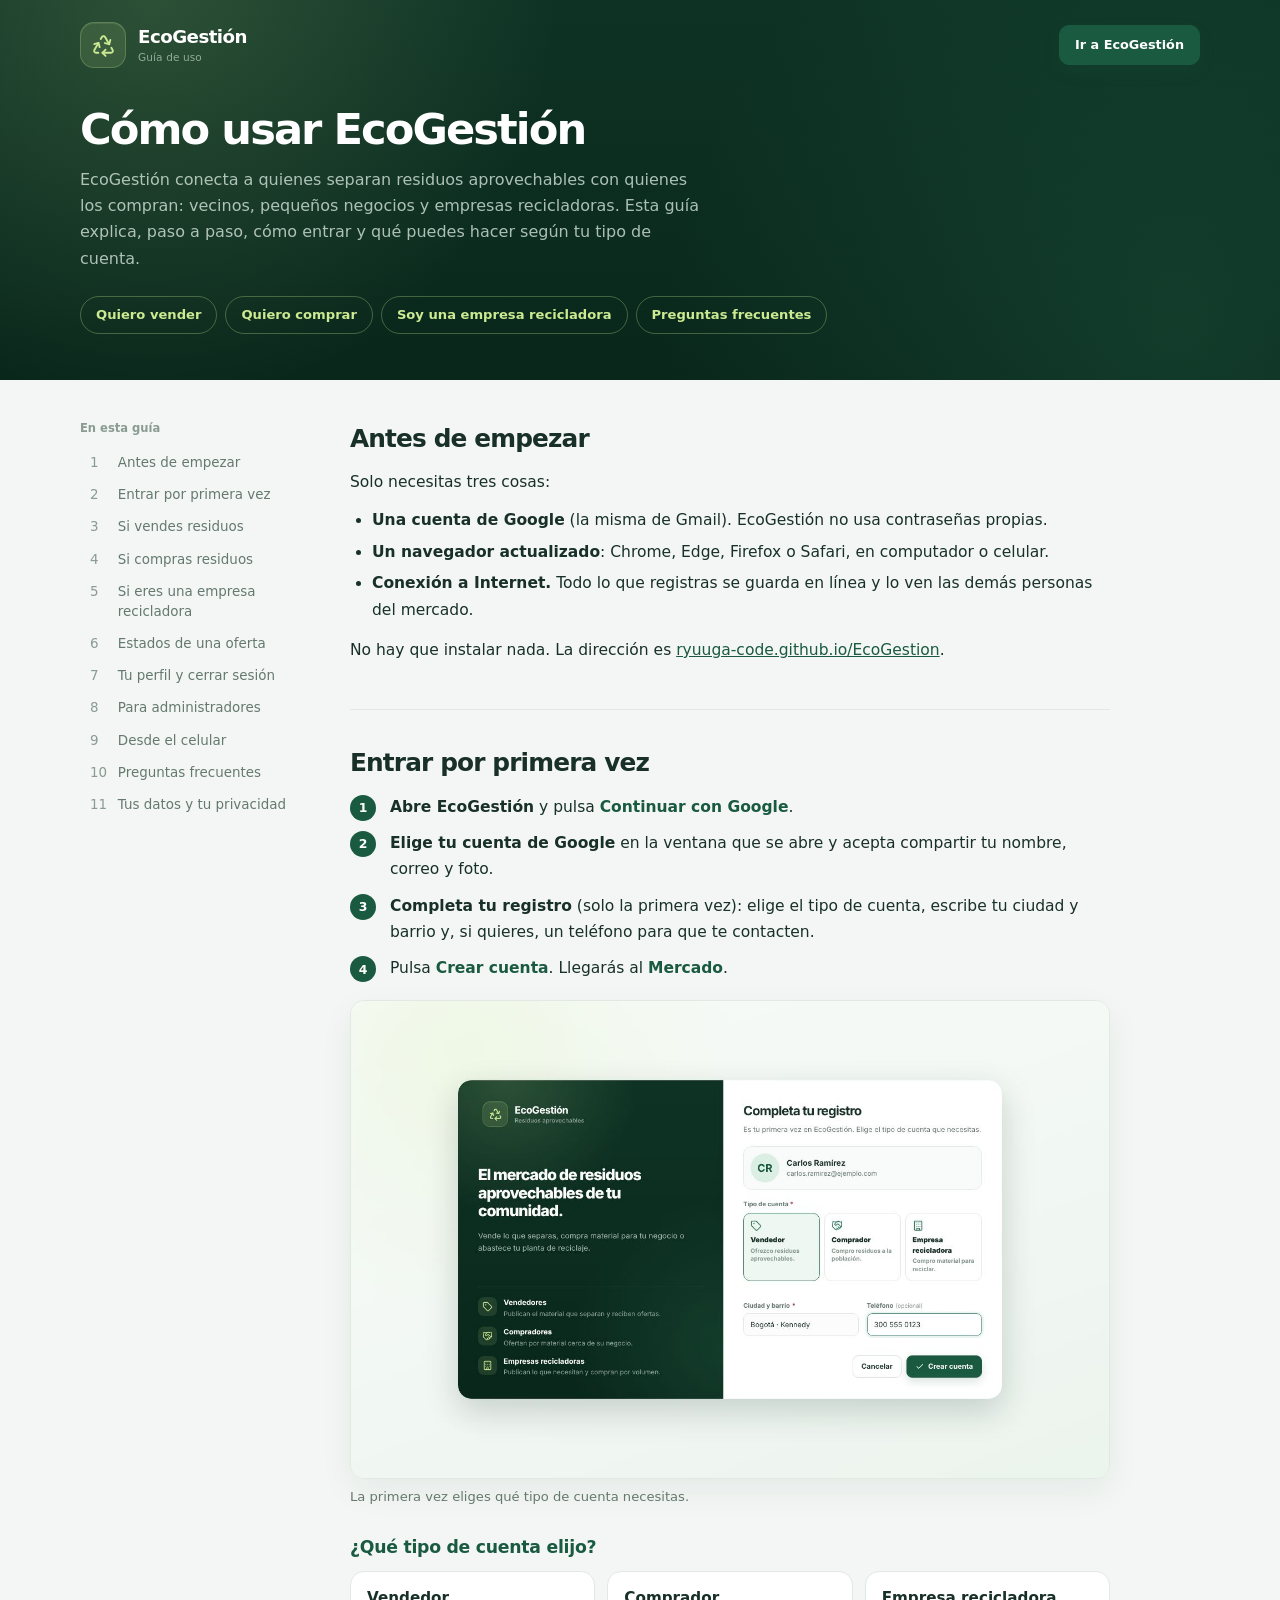
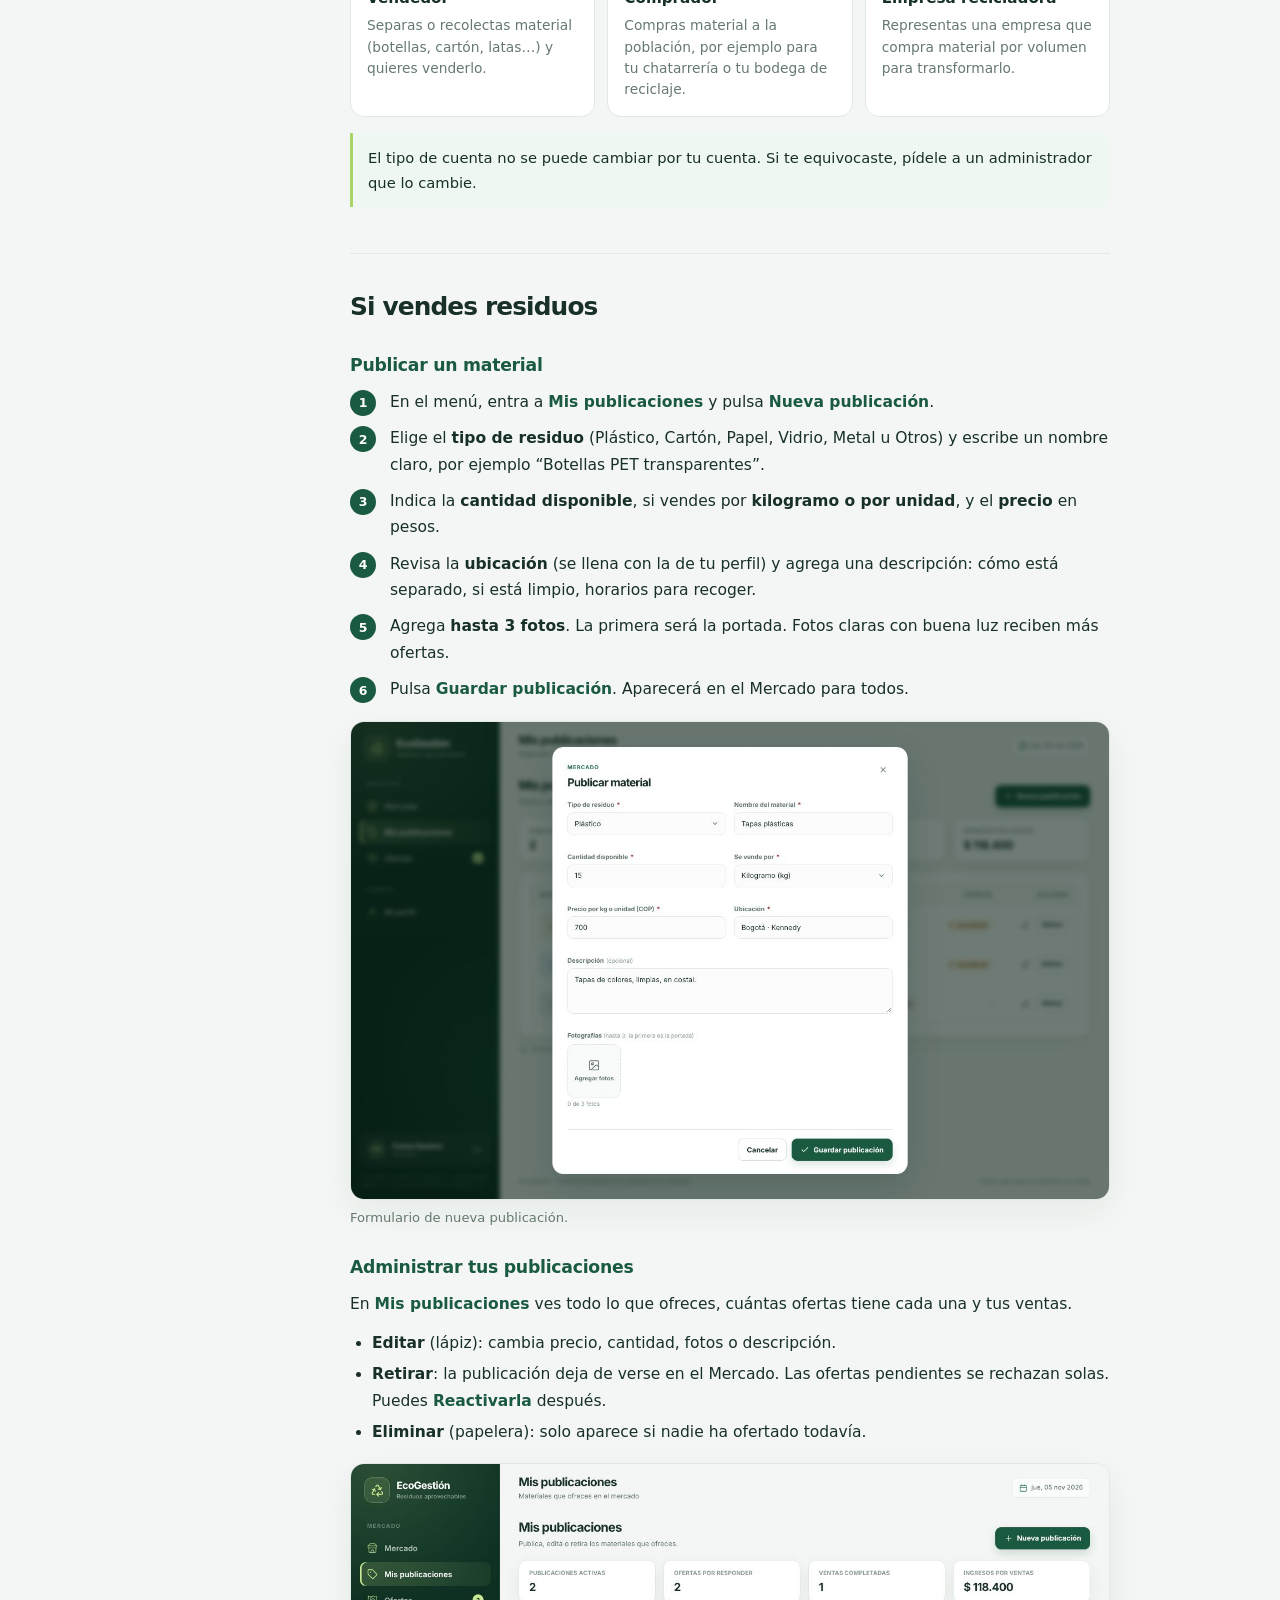
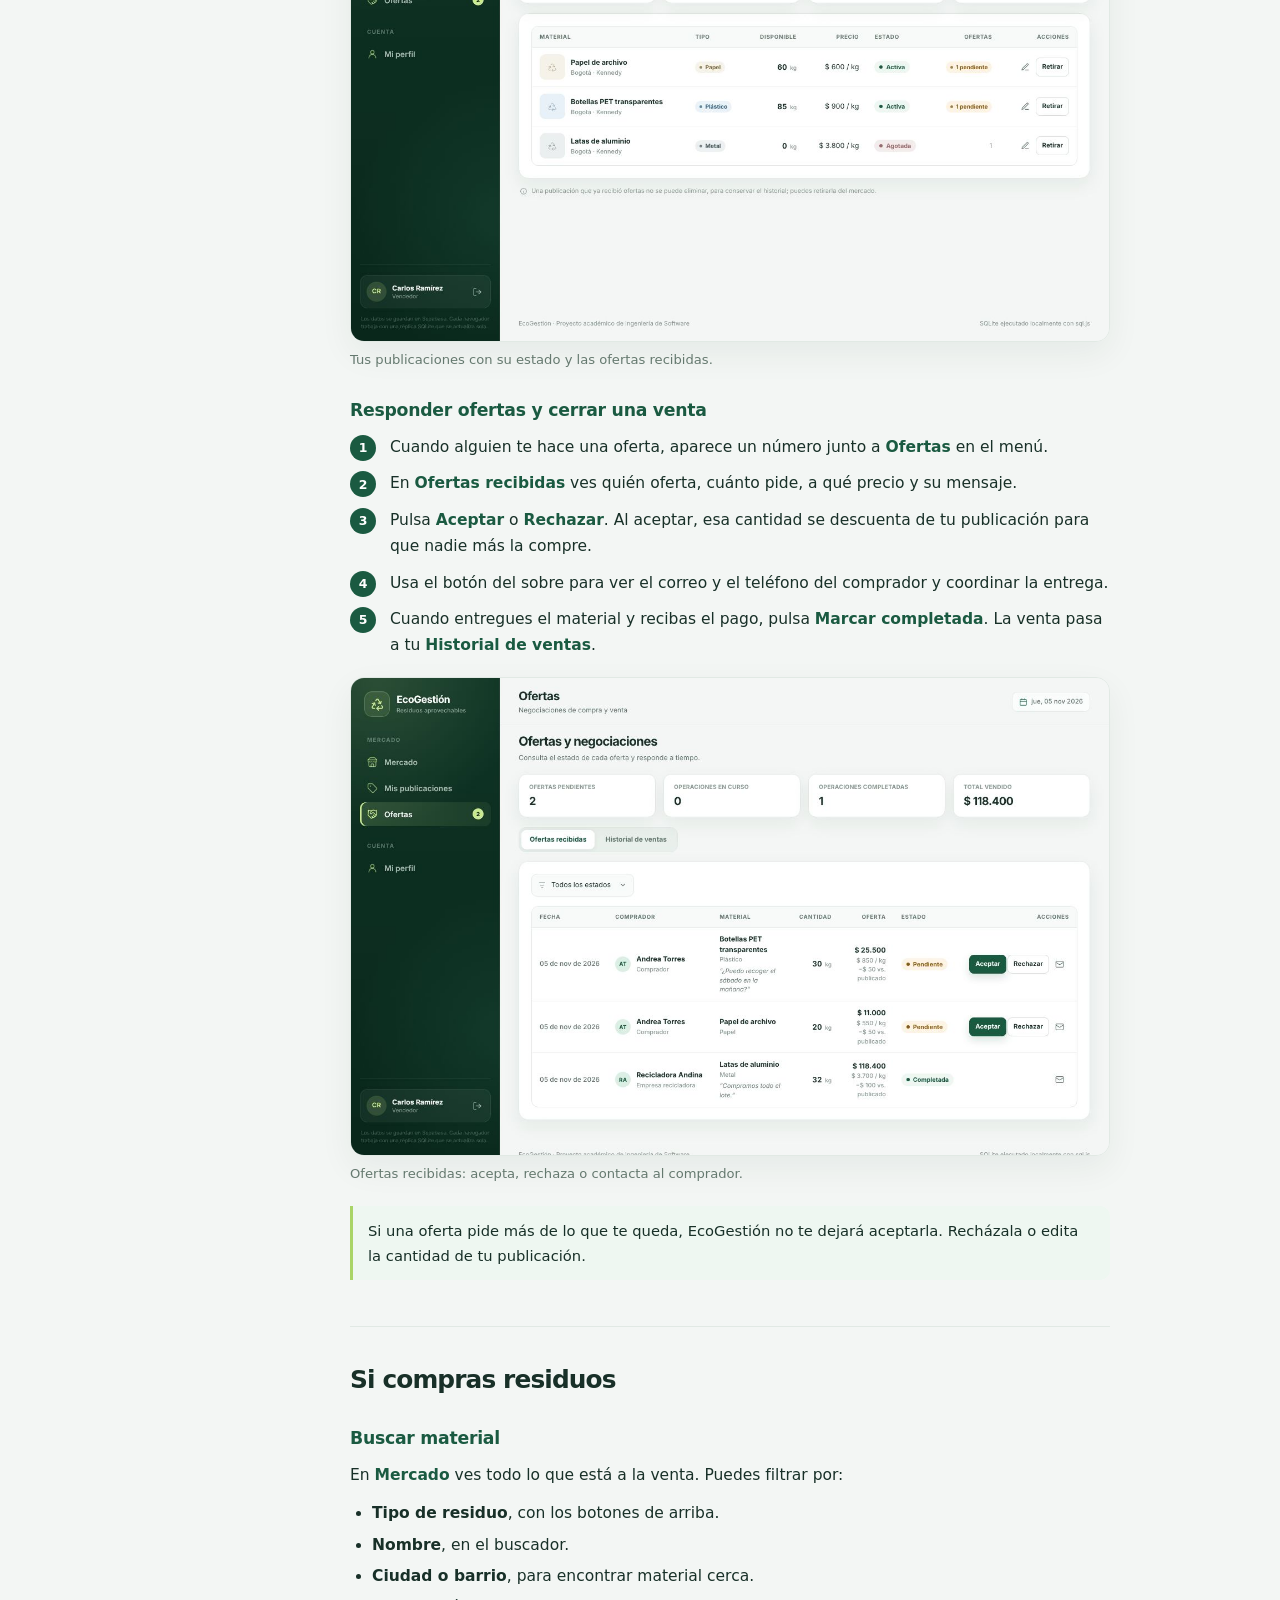
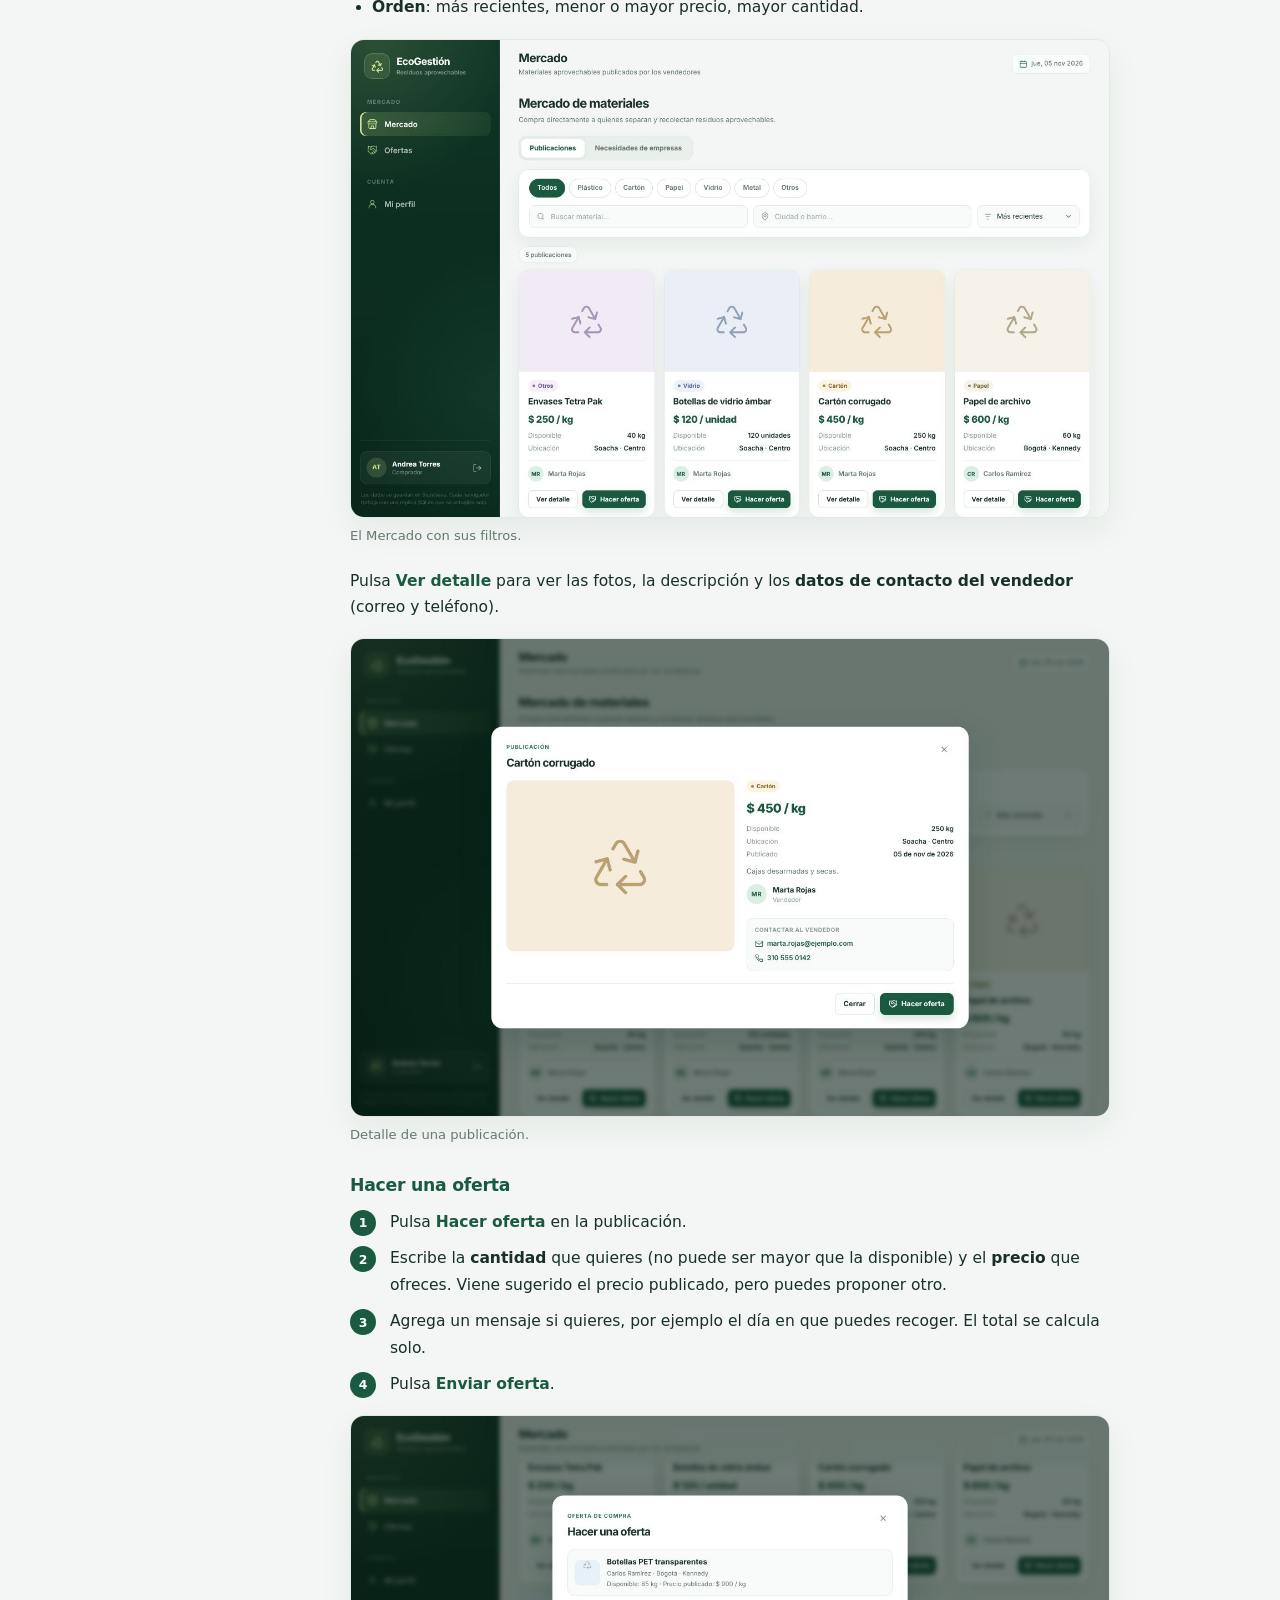
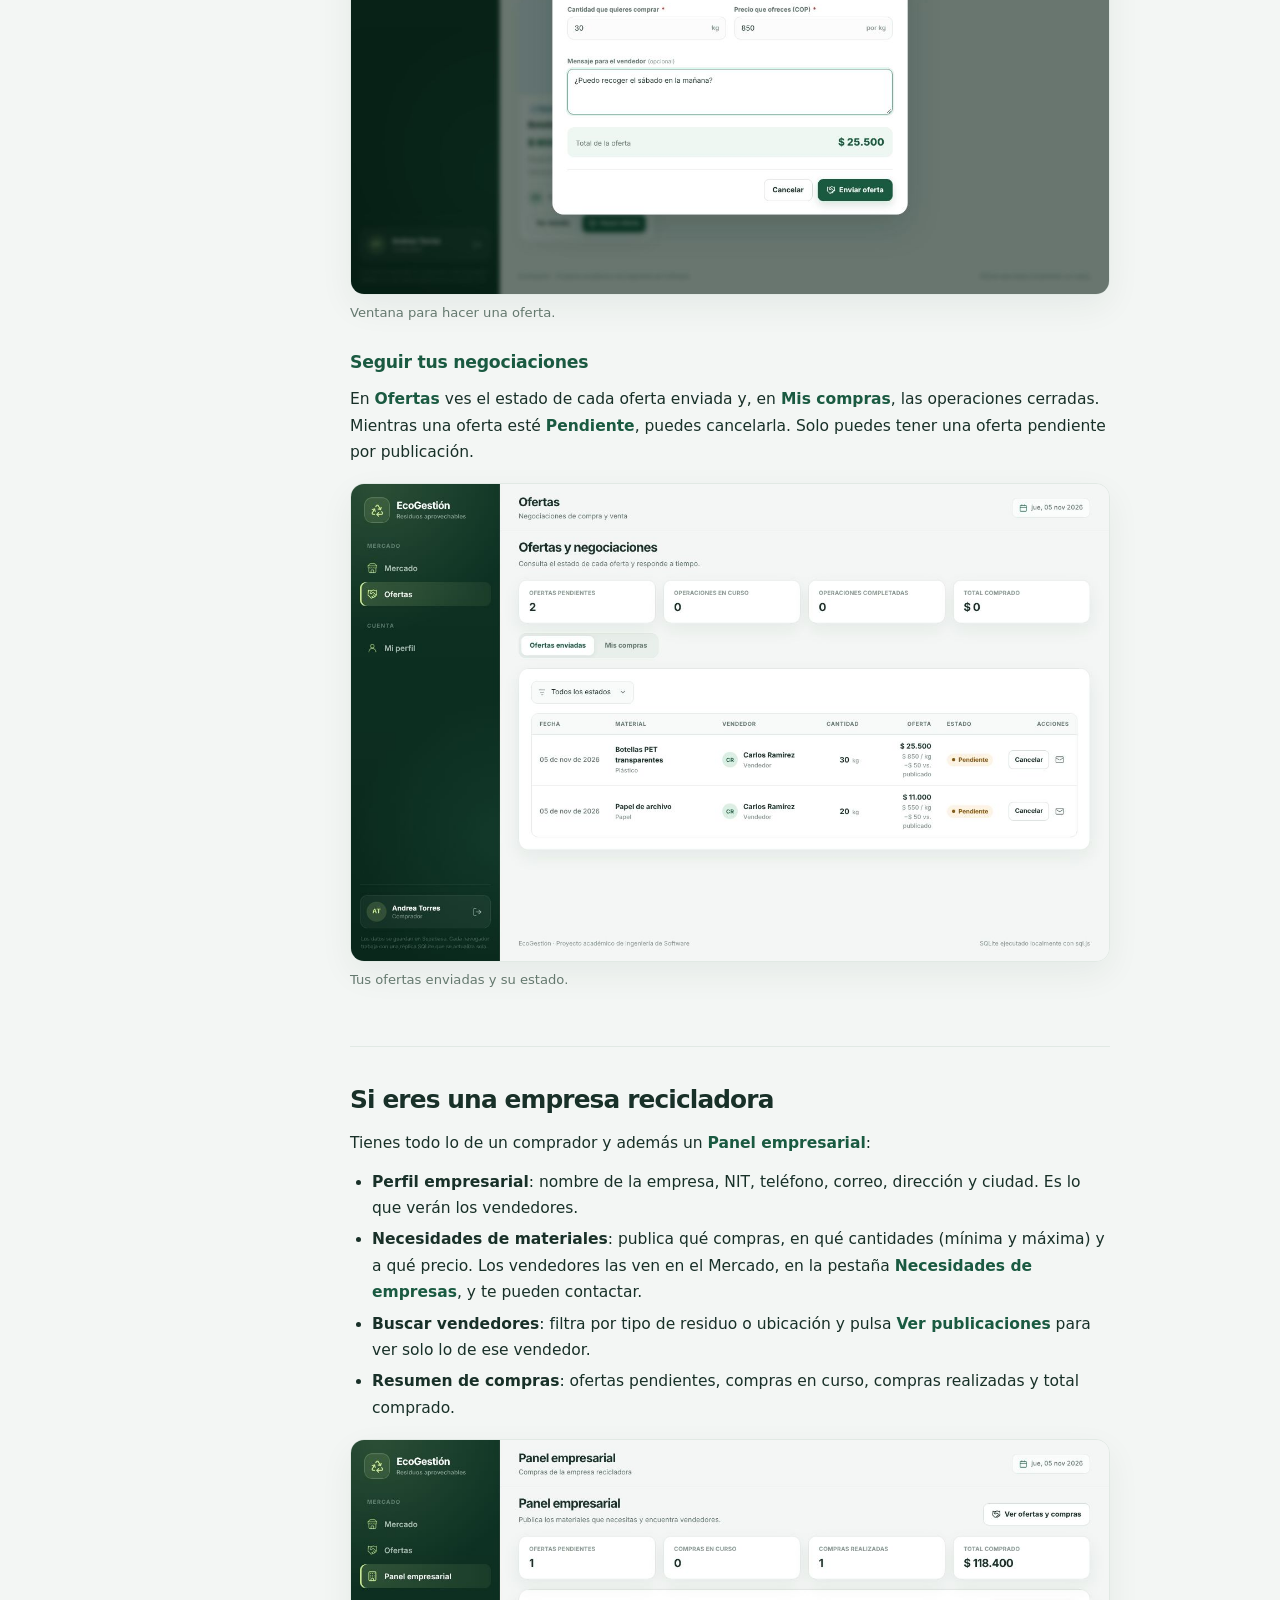
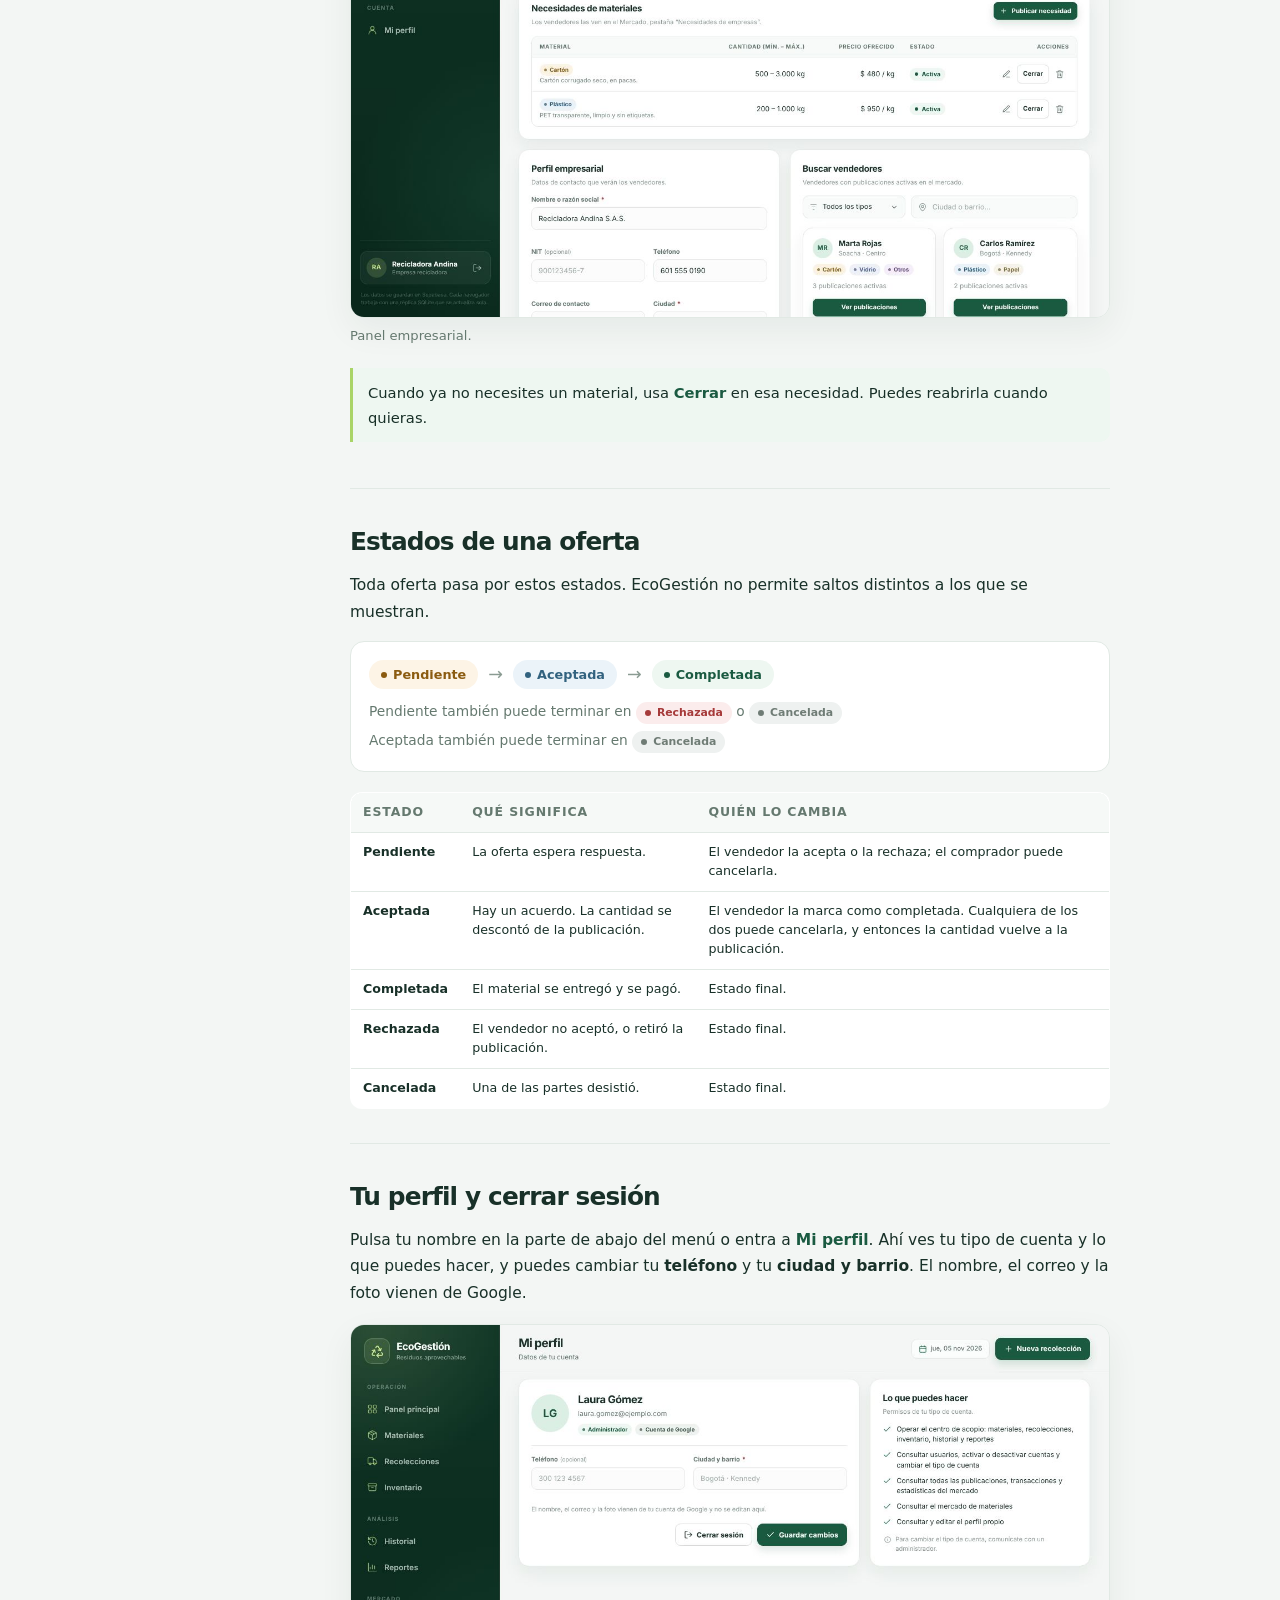
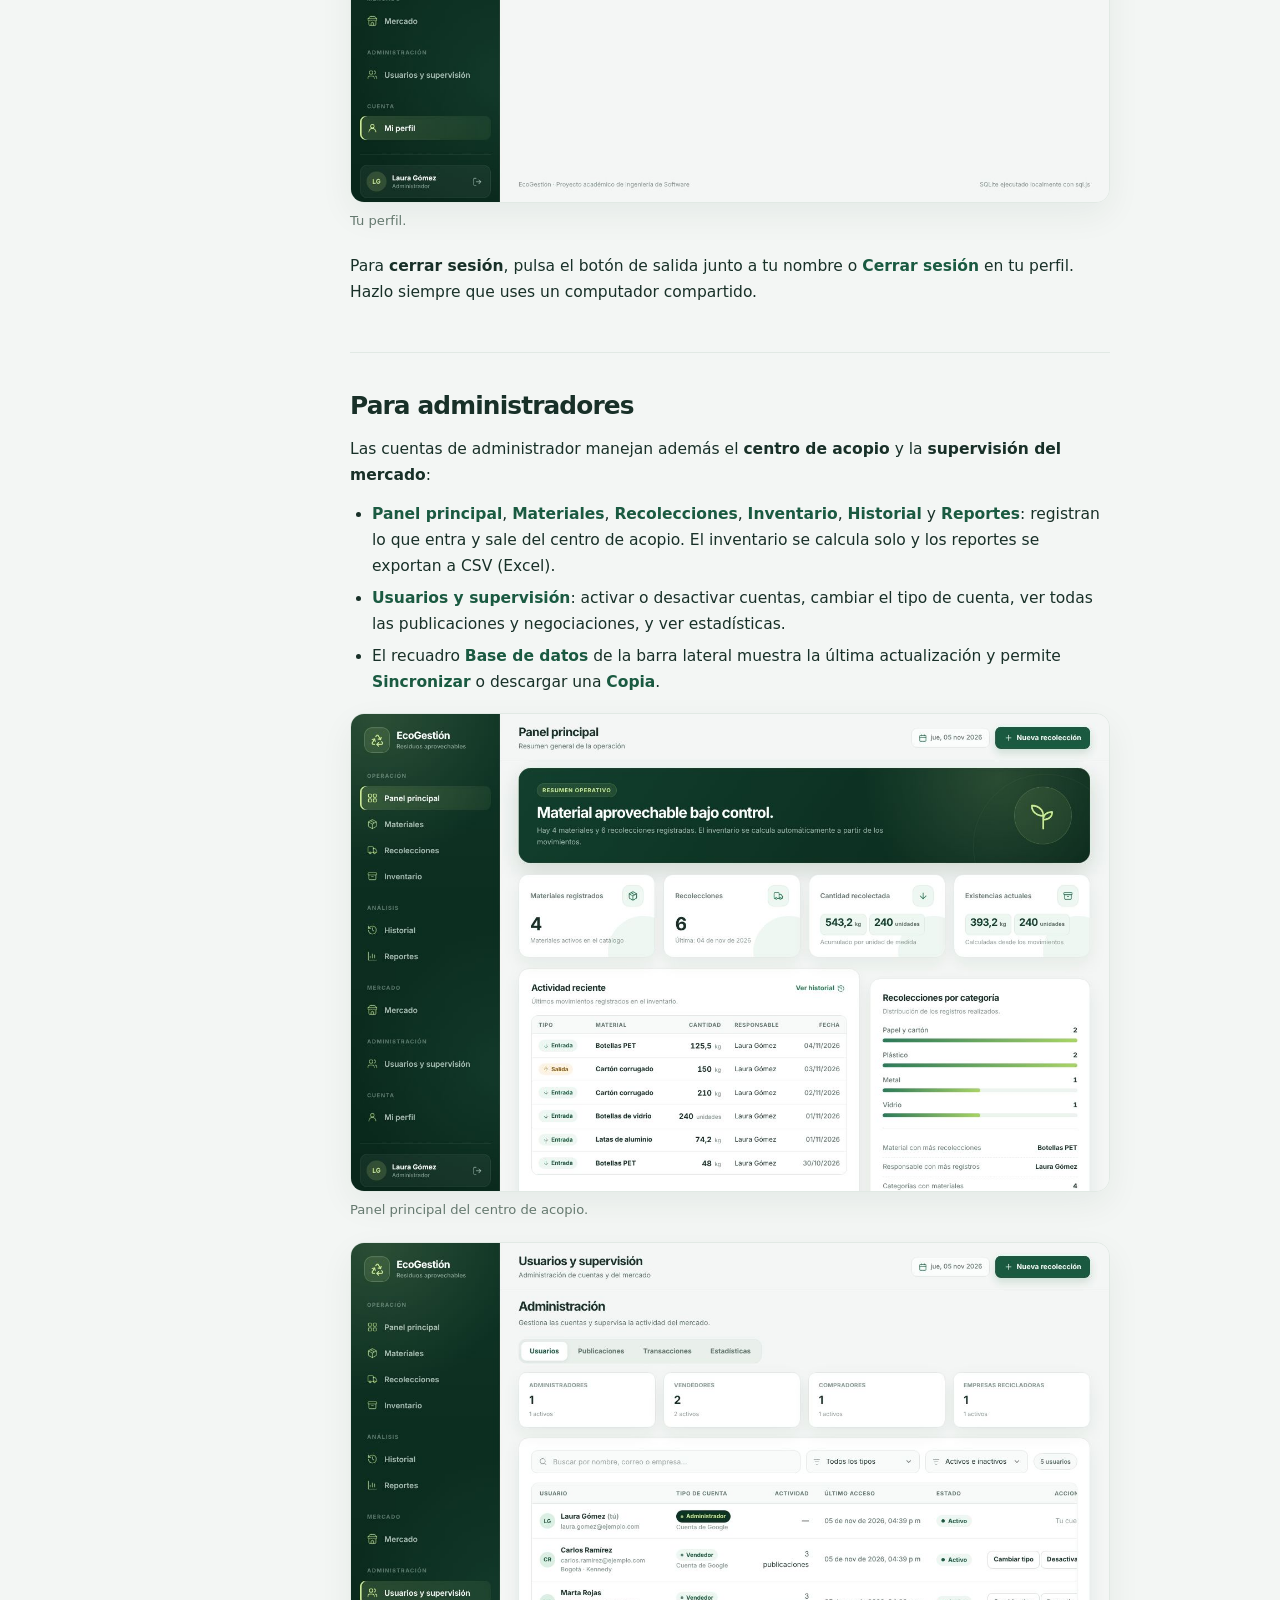
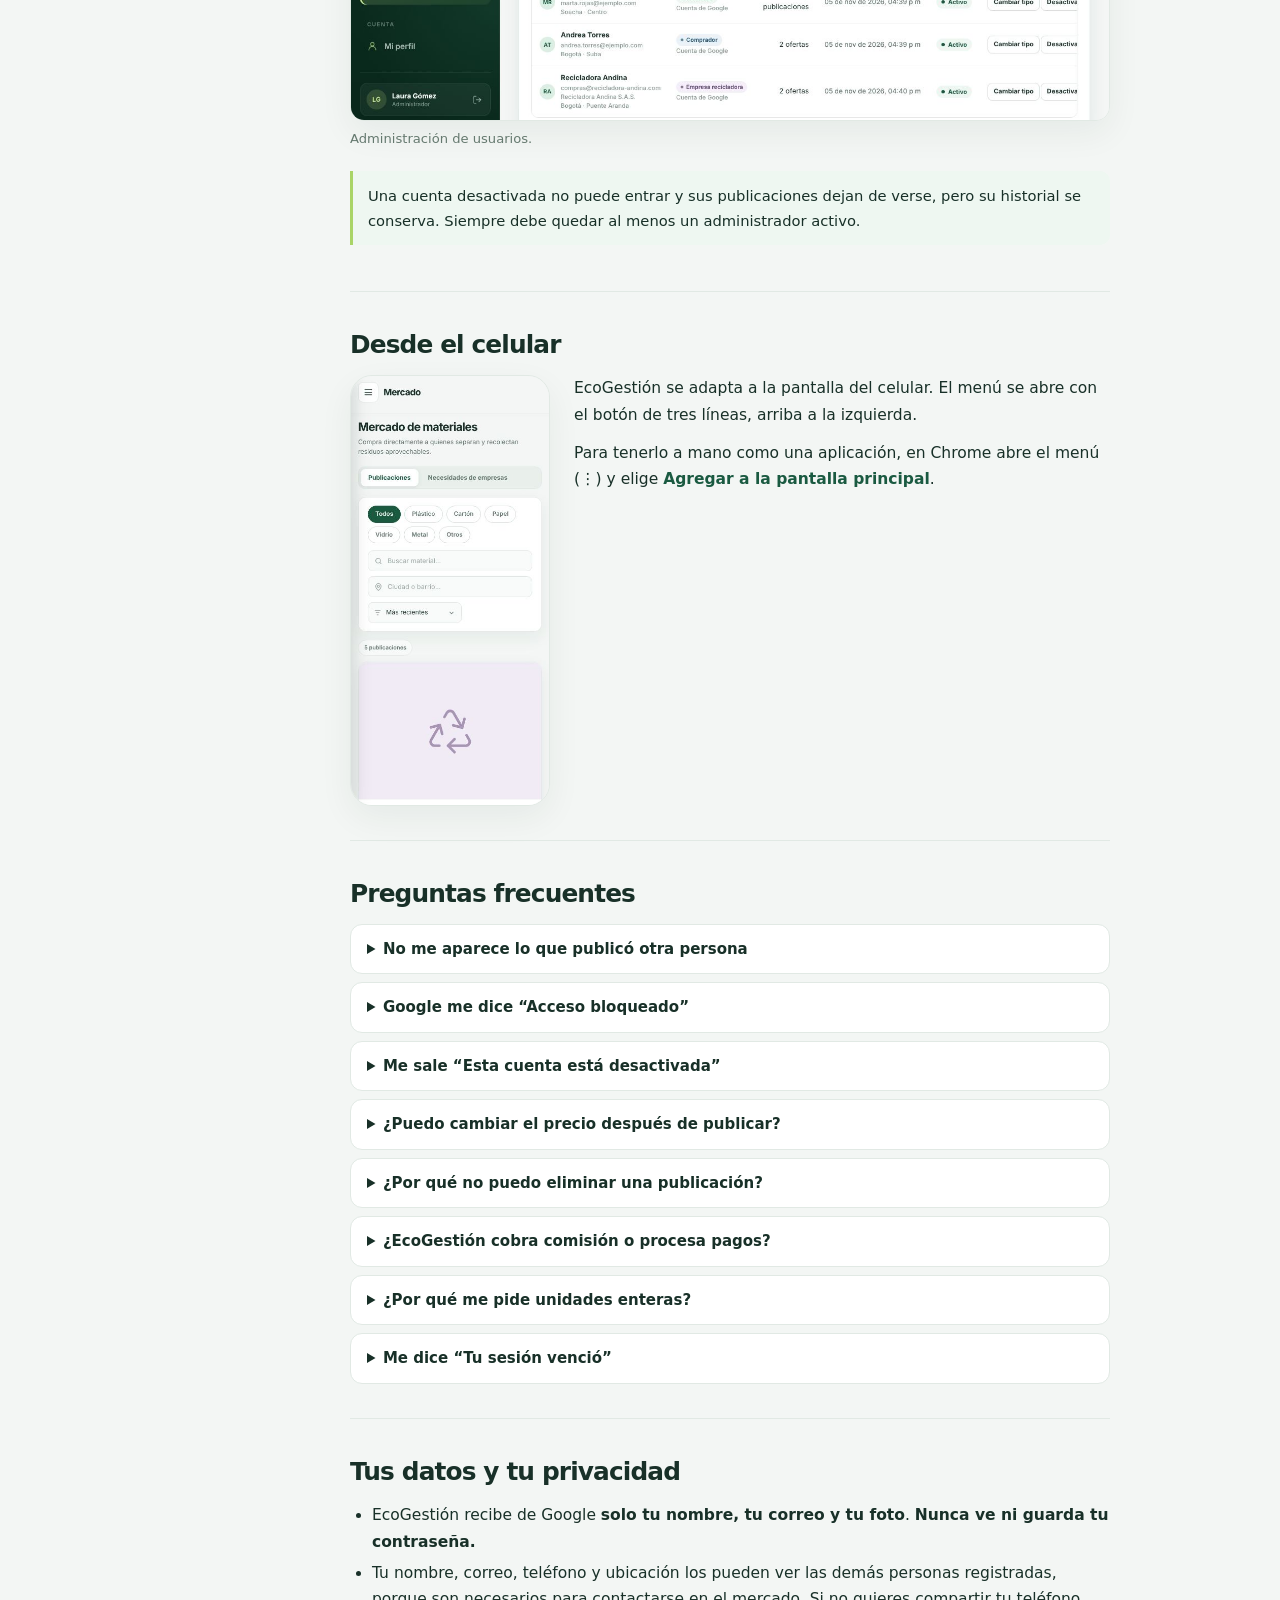
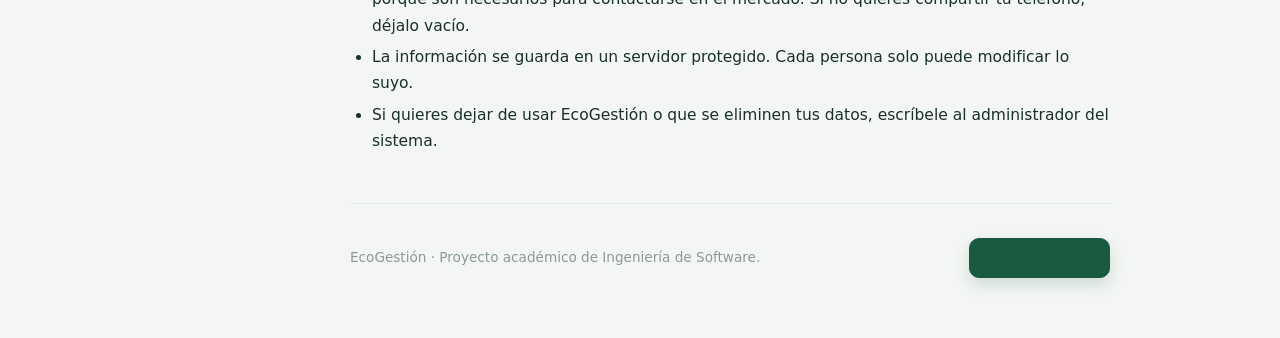
==== ayuda.html @ 2bdef7ed "Documentación: guía de uso para usuarios, guía para desarrolladores y pruebas reproducibles Co-Autho" ====
<!DOCTYPE html>
<html lang="es">
<head>
    <meta charset="UTF-8">
    <meta name="viewport" content="width=device-width, initial-scale=1.0">
    <meta name="description" content="Guía de uso de EcoGestión: cómo vender, comprar y gestionar residuos aprovechables.">
    <title>Guía de uso · EcoGestión</title>
    <link rel="stylesheet" href="css/estilos.css">
    <link rel="stylesheet" href="css/mercado.css">
    <link rel="stylesheet" href="css/ayuda.css">
</head>
<body class="pagina-ayuda">
    <a class="saltar-contenido" href="#contenido">Saltar al contenido</a>

    <header class="ayuda-cabecera">
        <div class="ayuda-cabecera-interior">
            <a class="ayuda-marca" href="index.html">
                <span class="marca-icono">
                    <svg class="icono" viewBox="0 0 24 24" aria-hidden="true">
                        <path d="M7 19H4.815a1.83 1.83 0 0 1-1.57-.881 1.785 1.785 0 0 1-.004-1.784L7.196 9.5"/>
                        <path d="M11 19h8.203a1.83 1.83 0 0 0 1.556-.89 1.784 1.784 0 0 0 0-1.775l-1.226-2.12"/>
                        <path d="m14 16-3 3 3 3"/><path d="M8.293 13.596 7.196 9.5 3.1 10.598"/>
                        <path d="m9.344 5.811 1.093-1.892A1.83 1.83 0 0 1 11.985 3a1.784 1.784 0 0 1 1.546.888l3.943 6.843"/>
                        <path d="m13.378 9.633 4.096 1.098 1.097-4.096"/>
                    </svg>
                </span>
                <span class="marca-texto"><strong>EcoGestión</strong><span>Guía de uso</span></span>
            </a>
            <a class="boton boton-primario ayuda-volver" href="index.html">Ir a EcoGestión</a>
        </div>
        <div class="ayuda-portada">
            <h1>Cómo usar EcoGestión</h1>
            <p>EcoGestión conecta a quienes separan residuos aprovechables con quienes los compran: vecinos, pequeños negocios y empresas recicladoras. Esta guía explica, paso a paso, cómo entrar y qué puedes hacer según tu tipo de cuenta.</p>
            <nav class="ayuda-atajos" aria-label="Ir directo a">
                <a href="#vendedor">Quiero vender</a>
                <a href="#comprador">Quiero comprar</a>
                <a href="#empresa">Soy una empresa recicladora</a>
                <a href="#preguntas">Preguntas frecuentes</a>
            </nav>
        </div>
    </header>

    <div class="ayuda-cuerpo">
        <aside class="ayuda-indice" aria-label="Contenido de la guía">
            <p class="ayuda-indice-titulo">En esta guía</p>
            <ol>
                <li><a href="#antes">Antes de empezar</a></li>
                <li><a href="#entrar">Entrar por primera vez</a></li>
                <li><a href="#vendedor">Si vendes residuos</a></li>
                <li><a href="#comprador">Si compras residuos</a></li>
                <li><a href="#empresa">Si eres una empresa recicladora</a></li>
                <li><a href="#estados">Estados de una oferta</a></li>
                <li><a href="#perfil">Tu perfil y cerrar sesión</a></li>
                <li><a href="#administrador">Para administradores</a></li>
                <li><a href="#celular">Desde el celular</a></li>
                <li><a href="#preguntas">Preguntas frecuentes</a></li>
                <li><a href="#privacidad">Tus datos y tu privacidad</a></li>
            </ol>
        </aside>

        <main class="ayuda-contenido" id="contenido">

            <section id="antes">
                <h2>Antes de empezar</h2>
                <p>Solo necesitas tres cosas:</p>
                <ul>
                    <li><strong>Una cuenta de Google</strong> (la misma de Gmail). EcoGestión no usa contraseñas propias.</li>
                    <li><strong>Un navegador actualizado</strong>: Chrome, Edge, Firefox o Safari, en computador o celular.</li>
                    <li><strong>Conexión a Internet.</strong> Todo lo que registras se guarda en línea y lo ven las demás personas del mercado.</li>
                </ul>
                <p>No hay que instalar nada. La dirección es <a href="https://ryuuga-code.github.io/EcoGestion/">ryuuga-code.github.io/EcoGestion</a>.</p>
            </section>

            <section id="entrar">
                <h2>Entrar por primera vez</h2>
                <ol class="pasos">
                    <li><strong>Abre EcoGestión</strong> y pulsa <em>Continuar con Google</em>.</li>
                    <li><strong>Elige tu cuenta de Google</strong> en la ventana que se abre y acepta compartir tu nombre, correo y foto.</li>
                    <li><strong>Completa tu registro</strong> (solo la primera vez): elige el tipo de cuenta, escribe tu ciudad y barrio y, si quieres, un teléfono para que te contacten.</li>
                    <li>Pulsa <em>Crear cuenta</em>. Llegarás al <em>Mercado</em>.</li>
                </ol>
                <figure>
                    <a href="img/ayuda/02-registro.jpg"><img src="img/ayuda/02-registro.jpg" alt="Formulario de registro con los tres tipos de cuenta: Vendedor, Comprador y Empresa recicladora" loading="lazy" width="1366" height="860"></a>
                    <figcaption>La primera vez eliges qué tipo de cuenta necesitas.</figcaption>
                </figure>

                <h3>¿Qué tipo de cuenta elijo?</h3>
                <div class="tipos-cuenta">
                    <div class="tipo-cuenta">
                        <strong>Vendedor</strong>
                        <p>Separas o recolectas material (botellas, cartón, latas…) y quieres venderlo.</p>
                    </div>
                    <div class="tipo-cuenta">
                        <strong>Comprador</strong>
                        <p>Compras material a la población, por ejemplo para tu chatarrería o tu bodega de reciclaje.</p>
                    </div>
                    <div class="tipo-cuenta">
                        <strong>Empresa recicladora</strong>
                        <p>Representas una empresa que compra material por volumen para transformarlo.</p>
                    </div>
                </div>
                <p class="nota">El tipo de cuenta no se puede cambiar por tu cuenta. Si te equivocaste, pídele a un administrador que lo cambie.</p>
            </section>

            <section id="vendedor">
                <h2>Si vendes residuos</h2>

                <h3>Publicar un material</h3>
                <ol class="pasos">
                    <li>En el menú, entra a <em>Mis publicaciones</em> y pulsa <em>Nueva publicación</em>.</li>
                    <li>Elige el <strong>tipo de residuo</strong> (Plástico, Cartón, Papel, Vidrio, Metal u Otros) y escribe un nombre claro, por ejemplo “Botellas PET transparentes”.</li>
                    <li>Indica la <strong>cantidad disponible</strong>, si vendes por <strong>kilogramo o por unidad</strong>, y el <strong>precio</strong> en pesos.</li>
                    <li>Revisa la <strong>ubicación</strong> (se llena con la de tu perfil) y agrega una descripción: cómo está separado, si está limpio, horarios para recoger.</li>
                    <li>Agrega <strong>hasta 3 fotos</strong>. La primera será la portada. Fotos claras con buena luz reciben más ofertas.</li>
                    <li>Pulsa <em>Guardar publicación</em>. Aparecerá en el Mercado para todos.</li>
                </ol>
                <figure>
                    <a href="img/ayuda/07-nueva-publicacion.jpg"><img src="img/ayuda/07-nueva-publicacion.jpg" alt="Formulario para publicar un material con tipo, nombre, cantidad, precio, ubicación y fotos" loading="lazy" width="1366" height="860"></a>
                    <figcaption>Formulario de nueva publicación.</figcaption>
                </figure>

                <h3>Administrar tus publicaciones</h3>
                <p>En <em>Mis publicaciones</em> ves todo lo que ofreces, cuántas ofertas tiene cada una y tus ventas.</p>
                <ul>
                    <li><strong>Editar</strong> (lápiz): cambia precio, cantidad, fotos o descripción.</li>
                    <li><strong>Retirar</strong>: la publicación deja de verse en el Mercado. Las ofertas pendientes se rechazan solas. Puedes <em>Reactivarla</em> después.</li>
                    <li><strong>Eliminar</strong> (papelera): solo aparece si nadie ha ofertado todavía.</li>
                </ul>
                <figure>
                    <a href="img/ayuda/06-mis-publicaciones.jpg"><img src="img/ayuda/06-mis-publicaciones.jpg" alt="Tabla de publicaciones propias con estado, ofertas y acciones" loading="lazy" width="1366" height="860"></a>
                    <figcaption>Tus publicaciones con su estado y las ofertas recibidas.</figcaption>
                </figure>

                <h3>Responder ofertas y cerrar una venta</h3>
                <ol class="pasos">
                    <li>Cuando alguien te hace una oferta, aparece un número junto a <em>Ofertas</em> en el menú.</li>
                    <li>En <em>Ofertas recibidas</em> ves quién oferta, cuánto pide, a qué precio y su mensaje.</li>
                    <li>Pulsa <em>Aceptar</em> o <em>Rechazar</em>. Al aceptar, esa cantidad se descuenta de tu publicación para que nadie más la compre.</li>
                    <li>Usa el botón del sobre para ver el correo y el teléfono del comprador y coordinar la entrega.</li>
                    <li>Cuando entregues el material y recibas el pago, pulsa <em>Marcar completada</em>. La venta pasa a tu <em>Historial de ventas</em>.</li>
                </ol>
                <figure>
                    <a href="img/ayuda/09-ofertas-recibidas.jpg"><img src="img/ayuda/09-ofertas-recibidas.jpg" alt="Ofertas recibidas con botones Aceptar y Rechazar" loading="lazy" width="1366" height="860"></a>
                    <figcaption>Ofertas recibidas: acepta, rechaza o contacta al comprador.</figcaption>
                </figure>
                <p class="nota">Si una oferta pide más de lo que te queda, EcoGestión no te dejará aceptarla. Recházala o edita la cantidad de tu publicación.</p>
            </section>

            <section id="comprador">
                <h2>Si compras residuos</h2>

                <h3>Buscar material</h3>
                <p>En <em>Mercado</em> ves todo lo que está a la venta. Puedes filtrar por:</p>
                <ul>
                    <li><strong>Tipo de residuo</strong>, con los botones de arriba.</li>
                    <li><strong>Nombre</strong>, en el buscador.</li>
                    <li><strong>Ciudad o barrio</strong>, para encontrar material cerca.</li>
                    <li><strong>Orden</strong>: más recientes, menor o mayor precio, mayor cantidad.</li>
                </ul>
                <figure>
                    <a href="img/ayuda/03-mercado.jpg"><img src="img/ayuda/03-mercado.jpg" alt="Mercado con tarjetas de materiales, filtros por tipo y buscador" loading="lazy" width="1366" height="860"></a>
                    <figcaption>El Mercado con sus filtros.</figcaption>
                </figure>
                <p>Pulsa <em>Ver detalle</em> para ver las fotos, la descripción y los <strong>datos de contacto del vendedor</strong> (correo y teléfono).</p>
                <figure>
                    <a href="img/ayuda/05-detalle.jpg"><img src="img/ayuda/05-detalle.jpg" alt="Detalle de una publicación con datos de contacto del vendedor" loading="lazy" width="1366" height="860"></a>
                    <figcaption>Detalle de una publicación.</figcaption>
                </figure>

                <h3>Hacer una oferta</h3>
                <ol class="pasos">
                    <li>Pulsa <em>Hacer oferta</em> en la publicación.</li>
                    <li>Escribe la <strong>cantidad</strong> que quieres (no puede ser mayor que la disponible) y el <strong>precio</strong> que ofreces. Viene sugerido el precio publicado, pero puedes proponer otro.</li>
                    <li>Agrega un mensaje si quieres, por ejemplo el día en que puedes recoger. El total se calcula solo.</li>
                    <li>Pulsa <em>Enviar oferta</em>.</li>
                </ol>
                <figure>
                    <a href="img/ayuda/04-oferta.jpg"><img src="img/ayuda/04-oferta.jpg" alt="Ventana para hacer una oferta con cantidad, precio, mensaje y total" loading="lazy" width="1366" height="860"></a>
                    <figcaption>Ventana para hacer una oferta.</figcaption>
                </figure>

                <h3>Seguir tus negociaciones</h3>
                <p>En <em>Ofertas</em> ves el estado de cada oferta enviada y, en <em>Mis compras</em>, las operaciones cerradas. Mientras una oferta esté <em>Pendiente</em>, puedes cancelarla. Solo puedes tener una oferta pendiente por publicación.</p>
                <figure>
                    <a href="img/ayuda/08-ofertas-enviadas.jpg"><img src="img/ayuda/08-ofertas-enviadas.jpg" alt="Lista de ofertas enviadas con su estado" loading="lazy" width="1366" height="860"></a>
                    <figcaption>Tus ofertas enviadas y su estado.</figcaption>
                </figure>
            </section>

            <section id="empresa">
                <h2>Si eres una empresa recicladora</h2>
                <p>Tienes todo lo de un comprador y además un <em>Panel empresarial</em>:</p>
                <ul>
                    <li><strong>Perfil empresarial</strong>: nombre de la empresa, NIT, teléfono, correo, dirección y ciudad. Es lo que verán los vendedores.</li>
                    <li><strong>Necesidades de materiales</strong>: publica qué compras, en qué cantidades (mínima y máxima) y a qué precio. Los vendedores las ven en el Mercado, en la pestaña <em>Necesidades de empresas</em>, y te pueden contactar.</li>
                    <li><strong>Buscar vendedores</strong>: filtra por tipo de residuo o ubicación y pulsa <em>Ver publicaciones</em> para ver solo lo de ese vendedor.</li>
                    <li><strong>Resumen de compras</strong>: ofertas pendientes, compras en curso, compras realizadas y total comprado.</li>
                </ul>
                <figure>
                    <a href="img/ayuda/10-panel-empresarial.jpg"><img src="img/ayuda/10-panel-empresarial.jpg" alt="Panel empresarial con necesidades, perfil de la empresa y búsqueda de vendedores" loading="lazy" width="1366" height="860"></a>
                    <figcaption>Panel empresarial.</figcaption>
                </figure>
                <p class="nota">Cuando ya no necesites un material, usa <em>Cerrar</em> en esa necesidad. Puedes reabrirla cuando quieras.</p>
            </section>

            <section id="estados">
                <h2>Estados de una oferta</h2>
                <p>Toda oferta pasa por estos estados. EcoGestión no permite saltos distintos a los que se muestran.</p>
                <div class="flujo-estados" role="img" aria-label="Pendiente pasa a Aceptada, Rechazada o Cancelada; Aceptada pasa a Completada o Cancelada">
                    <div class="flujo-fila">
                        <span class="estado-chip estado-pendiente"><span class="punto"></span>Pendiente</span>
                        <span class="flecha" aria-hidden="true">→</span>
                        <span class="estado-chip estado-aceptada"><span class="punto"></span>Aceptada</span>
                        <span class="flecha" aria-hidden="true">→</span>
                        <span class="estado-chip estado-completada"><span class="punto"></span>Completada</span>
                    </div>
                    <div class="flujo-ramas">
                        <span>Pendiente también puede terminar en <span class="estado-chip estado-rechazada"><span class="punto"></span>Rechazada</span> o <span class="estado-chip estado-cancelada"><span class="punto"></span>Cancelada</span></span>
                        <span>Aceptada también puede terminar en <span class="estado-chip estado-cancelada"><span class="punto"></span>Cancelada</span></span>
                    </div>
                </div>
                <table class="tabla-ayuda">
                    <thead><tr><th>Estado</th><th>Qué significa</th><th>Quién lo cambia</th></tr></thead>
                    <tbody>
                        <tr><td>Pendiente</td><td>La oferta espera respuesta.</td><td>El vendedor la acepta o la rechaza; el comprador puede cancelarla.</td></tr>
                        <tr><td>Aceptada</td><td>Hay un acuerdo. La cantidad se descontó de la publicación.</td><td>El vendedor la marca como completada. Cualquiera de los dos puede cancelarla, y entonces la cantidad vuelve a la publicación.</td></tr>
                        <tr><td>Completada</td><td>El material se entregó y se pagó.</td><td>Estado final.</td></tr>
                        <tr><td>Rechazada</td><td>El vendedor no aceptó, o retiró la publicación.</td><td>Estado final.</td></tr>
                        <tr><td>Cancelada</td><td>Una de las partes desistió.</td><td>Estado final.</td></tr>
                    </tbody>
                </table>
            </section>

            <section id="perfil">
                <h2>Tu perfil y cerrar sesión</h2>
                <p>Pulsa tu nombre en la parte de abajo del menú o entra a <em>Mi perfil</em>. Ahí ves tu tipo de cuenta y lo que puedes hacer, y puedes cambiar tu <strong>teléfono</strong> y tu <strong>ciudad y barrio</strong>. El nombre, el correo y la foto vienen de Google.</p>
                <figure>
                    <a href="img/ayuda/14-perfil.jpg"><img src="img/ayuda/14-perfil.jpg" alt="Página de perfil con datos de la cuenta y permisos" loading="lazy" width="1366" height="860"></a>
                    <figcaption>Tu perfil.</figcaption>
                </figure>
                <p>Para <strong>cerrar sesión</strong>, pulsa el botón de salida junto a tu nombre o <em>Cerrar sesión</em> en tu perfil. Hazlo siempre que uses un computador compartido.</p>
            </section>

            <section id="administrador">
                <h2>Para administradores</h2>
                <p>Las cuentas de administrador manejan además el <strong>centro de acopio</strong> y la <strong>supervisión del mercado</strong>:</p>
                <ul>
                    <li><em>Panel principal</em>, <em>Materiales</em>, <em>Recolecciones</em>, <em>Inventario</em>, <em>Historial</em> y <em>Reportes</em>: registran lo que entra y sale del centro de acopio. El inventario se calcula solo y los reportes se exportan a CSV (Excel).</li>
                    <li><em>Usuarios y supervisión</em>: activar o desactivar cuentas, cambiar el tipo de cuenta, ver todas las publicaciones y negociaciones, y ver estadísticas.</li>
                    <li>El recuadro <em>Base de datos</em> de la barra lateral muestra la última actualización y permite <em>Sincronizar</em> o descargar una <em>Copia</em>.</li>
                </ul>
                <figure>
                    <a href="img/ayuda/11-panel-acopio.jpg"><img src="img/ayuda/11-panel-acopio.jpg" alt="Panel principal del centro de acopio con indicadores y actividad reciente" loading="lazy" width="1366" height="860"></a>
                    <figcaption>Panel principal del centro de acopio.</figcaption>
                </figure>
                <figure>
                    <a href="img/ayuda/12-admin-usuarios.jpg"><img src="img/ayuda/12-admin-usuarios.jpg" alt="Administración de usuarios con botones para cambiar tipo y desactivar" loading="lazy" width="1366" height="860"></a>
                    <figcaption>Administración de usuarios.</figcaption>
                </figure>
                <p class="nota">Una cuenta desactivada no puede entrar y sus publicaciones dejan de verse, pero su historial se conserva. Siempre debe quedar al menos un administrador activo.</p>
            </section>

            <section id="celular">
                <h2>Desde el celular</h2>
                <div class="celular">
                    <figure class="figura-celular">
                        <a href="img/ayuda/15-celular.jpg"><img src="img/ayuda/15-celular.jpg" alt="EcoGestión en la pantalla de un celular" loading="lazy" width="390" height="844"></a>
                    </figure>
                    <div>
                        <p>EcoGestión se adapta a la pantalla del celular. El menú se abre con el botón de tres líneas, arriba a la izquierda.</p>
                        <p>Para tenerlo a mano como una aplicación, en Chrome abre el menú (⋮) y elige <em>Agregar a la pantalla principal</em>.</p>
                    </div>
                </div>
            </section>

            <section id="preguntas">
                <h2>Preguntas frecuentes</h2>
                <details>
                    <summary>No me aparece lo que publicó otra persona</summary>
                    <p>La información se actualiza sola cada 30 segundos y cada vez que haces algo. Si tienes prisa, recarga la página.</p>
                </details>
                <details>
                    <summary>Google me dice “Acceso bloqueado”</summary>
                    <p>Mientras el sistema está en etapa de pruebas, solo pueden entrar los correos autorizados. Pídele al administrador que agregue el tuyo.</p>
                </details>
                <details>
                    <summary>Me sale “Esta cuenta está desactivada”</summary>
                    <p>Un administrador desactivó tu cuenta. Comunícate con él para que la active.</p>
                </details>
                <details>
                    <summary>¿Puedo cambiar el precio después de publicar?</summary>
                    <p>Sí, con el lápiz en <em>Mis publicaciones</em>. Las ofertas ya enviadas conservan el precio que propuso el comprador.</p>
                </details>
                <details>
                    <summary>¿Por qué no puedo eliminar una publicación?</summary>
                    <p>Porque ya recibió ofertas, y su historial debe conservarse. Usa <em>Retirar</em> para que deje de verse.</p>
                </details>
                <details>
                    <summary>¿EcoGestión cobra comisión o procesa pagos?</summary>
                    <p>No. EcoGestión pone en contacto a las partes y registra el acuerdo. La entrega y el pago se coordinan directamente entre comprador y vendedor.</p>
                </details>
                <details>
                    <summary>¿Por qué me pide unidades enteras?</summary>
                    <p>Cuando un material se vende por unidad (por ejemplo, botellas de vidrio), la cantidad debe ser un número entero. Si se vende por kilogramo, puedes usar decimales.</p>
                </details>
                <details>
                    <summary>Me dice “Tu sesión venció”</summary>
                    <p>Por seguridad las sesiones caducan. Vuelve a pulsar <em>Continuar con Google</em>.</p>
                </details>
            </section>

            <section id="privacidad">
                <h2>Tus datos y tu privacidad</h2>
                <ul>
                    <li>EcoGestión recibe de Google <strong>solo tu nombre, tu correo y tu foto</strong>. <strong>Nunca ve ni guarda tu contraseña.</strong></li>
                    <li>Tu nombre, correo, teléfono y ubicación los pueden ver las demás personas registradas, porque son necesarios para contactarse en el mercado. Si no quieres compartir tu teléfono, déjalo vacío.</li>
                    <li>La información se guarda en un servidor protegido. Cada persona solo puede modificar lo suyo.</li>
                    <li>Si quieres dejar de usar EcoGestión o que se eliminen tus datos, escríbele al administrador del sistema.</li>
                </ul>
            </section>

            <footer class="ayuda-pie">
                <p>EcoGestión · Proyecto académico de Ingeniería de Software.</p>
                <a class="boton boton-primario" href="index.html">Ir a EcoGestión</a>
            </footer>
        </main>
    </div>
</body>
</html>
---- css/estilos.css ----
/* ============================================================
   EcoGestión · Hoja de estilos
   Identidad visual: verde bosque, fondo claro y tarjetas blancas.
   ============================================================ */

:root {
    --verde-950: #08271b;
    --verde-900: #0c3022;
    --verde-800: #123f2e;
    --verde-700: #1a5a41;
    --verde-600: #2b7a59;
    --verde-500: #3d9670;
    --verde-200: #c9e5d4;
    --verde-100: #dcefe4;
    --verde-50: #eef7f1;
    --lima: #cbea91;
    --lima-oscuro: #a9d467;
    --fondo: #f3f6f4;
    --blanco: #ffffff;
    --texto: #183028;
    --texto-suave: #65796f;
    --texto-tenue: #8a9b92;
    --borde: #e1e9e4;
    --borde-fuerte: #d2ded7;
    --peligro: #a63a3a;
    --peligro-fondo: #fbecec;
    --advertencia: #8b5b10;
    --advertencia-fondo: #fdf4e6;
    --sombra: 0 12px 34px rgba(15, 53, 39, 0.06);
    --sombra-fuerte: 0 22px 60px rgba(8, 39, 27, 0.18);
    --radio: 18px;
    --radio-pequeno: 11px;
    --transicion: 160ms ease;
}

*,
*::before,
*::after {
    box-sizing: border-box;
}

html {
    scroll-behavior: smooth;
}

body {
    margin: 0;
    min-height: 100vh;
    overflow-x: hidden;
    background: var(--fondo);
    color: var(--texto);
    font-family: "Segoe UI", "Inter", system-ui, -apple-system, BlinkMacSystemFont, sans-serif;
    font-size: 15px;
    line-height: 1.5;
    -webkit-font-smoothing: antialiased;
}

[hidden] {
    display: none !important;
}

body.modal-abierto,
body.menu-abierto {
    overflow: hidden;
}

svg {
    display: inline-block;
    fill: none;
    stroke: currentColor;
    stroke-width: 1.8;
    stroke-linecap: round;
    stroke-linejoin: round;
    vertical-align: middle;
}

.sprite {
    position: absolute;
    width: 0;
    height: 0;
    overflow: hidden;
}

.icono {
    width: 18px;
    height: 18px;
    flex: none;
}

button,
input,
select,
textarea {
    font: inherit;
}

button {
    cursor: pointer;
}

button:disabled {
    cursor: not-allowed;
    opacity: 0.52;
}

a {
    color: inherit;
}

::selection {
    background: var(--lima);
    color: var(--verde-950);
}

:focus-visible {
    outline: 3px solid rgba(61, 150, 112, 0.35);
    outline-offset: 2px;
}

.saltar-contenido {
    position: fixed;
    top: -80px;
    left: 18px;
    z-index: 600;
    padding: 10px 16px;
    border-radius: 10px;
    background: var(--verde-800);
    color: var(--blanco);
    font-size: 0.82rem;
    font-weight: 700;
    text-decoration: none;
    transition: top var(--transicion);
}

.saltar-contenido:focus {
    top: 14px;
}

/* ============================================================
   BARRA LATERAL
   ============================================================ */

.barra-lateral {
    position: fixed;
    inset: 0 auto 0 0;
    z-index: 40;
    display: flex;
    flex-direction: column;
    width: 268px;
    padding: 24px 16px 20px;
    overflow-y: auto;
    background:
        radial-gradient(circle at 18% 0%, rgba(203, 234, 145, 0.15), transparent 30%),
        radial-gradient(circle at 100% 75%, rgba(61, 150, 112, 0.14), transparent 38%),
        linear-gradient(180deg, #0e3325 0%, #09271b 100%);
    color: #e9f2ec;
    scrollbar-width: thin;
    scrollbar-color: rgba(255, 255, 255, 0.16) transparent;
}

.barra-lateral::-webkit-scrollbar {
    width: 6px;
}

.barra-lateral::-webkit-scrollbar-thumb {
    border-radius: 99px;
    background: rgba(255, 255, 255, 0.14);
}

.marca {
    display: flex;
    align-items: center;
    gap: 12px;
    padding: 0 8px;
    margin-bottom: 34px;
}

.marca-icono {
    display: grid;
    place-items: center;
    width: 46px;
    height: 46px;
    flex: none;
    border: 1px solid rgba(203, 234, 145, 0.24);
    border-radius: 14px;
    background: rgba(203, 234, 145, 0.12);
    color: var(--lima);
    box-shadow: inset 0 1px 0 rgba(255, 255, 255, 0.08);
}

.marca-icono .icono {
    width: 25px;
    height: 25px;
}

.marca-texto {
    display: flex;
    flex-direction: column;
    min-width: 0;
    line-height: 1.2;
}

.marca-texto strong {
    color: #ffffff;
    font-size: 1.14rem;
    font-weight: 750;
    letter-spacing: -0.03em;
}

.marca-texto span {
    margin-top: 3px;
    color: rgba(226, 240, 232, 0.58);
    font-size: 0.66rem;
    font-weight: 500;
    letter-spacing: 0.01em;
}

.menu {
    display: flex;
    flex: 1;
    flex-direction: column;
    gap: 4px;
}

.menu-titulo {
    margin: 0 0 7px 13px;
    color: rgba(226, 240, 232, 0.38);
    font-size: 0.62rem;
    font-weight: 700;
    letter-spacing: 0.14em;
    text-transform: uppercase;
}

.menu-titulo-secundario {
    margin-top: 24px;
}

.menu-item {
    position: relative;
    display: flex;
    align-items: center;
    gap: 12px;
    width: 100%;
    padding: 11px 13px;
    border: 0;
    border-radius: 11px;
    background: transparent;
    color: rgba(232, 243, 236, 0.72);
    font-size: 0.875rem;
    font-weight: 600;
    text-align: left;
    transition: background var(--transicion), color var(--transicion), transform var(--transicion);
}

.menu-item .icono {
    width: 19px;
    height: 19px;
    color: rgba(203, 234, 145, 0.66);
    transition: color var(--transicion);
}

.menu-item:hover {
    background: rgba(255, 255, 255, 0.055);
    color: #ffffff;
}

.menu-item:hover .icono {
    color: var(--lima);
}

.menu-item.activo {
    background: linear-gradient(90deg, rgba(203, 234, 145, 0.17), rgba(203, 234, 145, 0.07));
    color: #ffffff;
    box-shadow: inset 3px 0 0 var(--lima);
}

.menu-item.activo .icono {
    color: var(--lima);
}

.barra-lateral-pie {
    margin-top: 26px;
    padding-top: 18px;
    border-top: 1px solid rgba(255, 255, 255, 0.08);
}

.panel-bd {
    padding: 13px;
    border: 1px solid rgba(255, 255, 255, 0.08);
    border-radius: 14px;
    background: rgba(0, 0, 0, 0.14);
}

.panel-bd-titulo {
    display: flex;
    align-items: center;
    gap: 7px;
    margin-bottom: 10px;
    color: rgba(235, 245, 238, 0.72);
    font-size: 0.7rem;
    font-weight: 700;
    letter-spacing: 0.03em;
}

.panel-bd-titulo .icono {
    width: 14px;
    height: 14px;
    color: var(--lima);
}

.estado-bd {
    display: flex;
    align-items: flex-start;
    gap: 8px;
    padding: 8px 9px;
    border-radius: 9px;
    background: rgba(255, 255, 255, 0.04);
}

.estado-bd > div {
    display: flex;
    flex-direction: column;
    min-width: 0;
    line-height: 1.35;
}

.estado-bd strong {
    color: #e9f4ed;
    font-size: 0.68rem;
    font-weight: 600;
}

.estado-bd small {
    overflow: hidden;
    color: rgba(226, 240, 232, 0.46);
    font-size: 0.6rem;
    text-overflow: ellipsis;
    white-space: nowrap;
}

.punto-estado {
    width: 8px;
    height: 8px;
    flex: none;
    margin-top: 3px;
    border-radius: 50%;
    background: #8a9c93;
    box-shadow: 0 0 0 3px rgba(138, 156, 147, 0.12);
}

.punto-estado.ok {
    background: #9ce26f;
    box-shadow: 0 0 0 3px rgba(156, 226, 111, 0.14);
}

.punto-estado.error {
    background: #ff9b9b;
    box-shadow: 0 0 0 3px rgba(255, 155, 155, 0.14);
}

.botones-bd {
    display: grid;
    grid-template-columns: 1fr 1fr;
    gap: 6px;
    margin-top: 7px;
}

.boton-bd {
    display: flex;
    align-items: center;
    justify-content: center;
    gap: 5px;
    padding: 7px 6px;
    border: 1px solid rgba(255, 255, 255, 0.1);
    border-radius: 8px;
    background: rgba(255, 255, 255, 0.055);
    color: #dfece4;
    font-size: 0.66rem;
    font-weight: 600;
    transition: background var(--transicion), color var(--transicion);
}

.boton-bd .icono {
    width: 13px;
    height: 13px;
}

.boton-bd:hover {
    background: rgba(203, 234, 145, 0.14);
    color: #ffffff;
}

.boton-restaurar {
    display: flex;
    align-items: center;
    justify-content: center;
    gap: 5px;
    width: 100%;
    margin-top: 8px;
    padding: 4px;
    border: 0;
    background: transparent;
    color: rgba(226, 240, 232, 0.44);
    font-size: 0.64rem;
    font-weight: 500;
    transition: color var(--transicion);
}

.boton-restaurar .icono {
    width: 12px;
    height: 12px;
}

.boton-restaurar:hover {
    color: var(--lima);
}

.nota-local {
    margin: 10px 2px 0;
    color: rgba(226, 240, 232, 0.3);
    font-size: 0.58rem;
    line-height: 1.45;
}

.fondo-menu {
    position: fixed;
    inset: 0;
    z-index: 35;
    background: rgba(5, 22, 15, 0.5);
    backdrop-filter: blur(2px);
}

/* ============================================================
   CONTENIDO Y BARRA SUPERIOR
   ============================================================ */

.contenido {
    display: flex;
    flex-direction: column;
    min-height: 100vh;
    margin-left: 268px;
}

.barra-superior {
    position: sticky;
    top: 0;
    z-index: 30;
    display: flex;
    align-items: center;
    gap: 18px;
    padding: 19px 34px 17px;
    border-bottom: 1px solid rgba(225, 233, 228, 0.72);
    background: rgba(243, 246, 244, 0.88);
    backdrop-filter: blur(12px);
}

.boton-menu {
    display: none;
    place-items: center;
    width: 40px;
    height: 40px;
    flex: none;
    border: 1px solid var(--borde);
    border-radius: 10px;
    background: var(--blanco);
    color: var(--texto);
}

.boton-menu .icono {
    width: 20px;
    height: 20px;
}

.titulo-pagina {
    min-width: 0;
}

.titulo-pagina h1 {
    margin: 0;
    color: var(--texto);
    font-size: 1.34rem;
    font-weight: 750;
    letter-spacing: -0.035em;
    line-height: 1.25;
}

.titulo-pagina p {
    margin: 3px 0 0;
    color: var(--texto-suave);
    font-size: 0.76rem;
}

.acciones-superiores {
    display: flex;
    align-items: center;
    gap: 10px;
    margin-left: auto;
}

.fecha-actual {
    display: flex;
    align-items: center;
    gap: 7px;
    padding: 8px 12px;
    border: 1px solid var(--borde);
    border-radius: 10px;
    background: rgba(255, 255, 255, 0.65);
    color: var(--texto-suave);
    font-size: 0.72rem;
    font-weight: 500;
    white-space: nowrap;
}

.fecha-actual .icono {
    width: 15px;
    height: 15px;
    color: var(--verde-600);
}

.vistas {
    flex: 1;
    width: 100%;
    max-width: 1480px;
    margin: 0 auto;
    padding: 12px 34px 38px;
}

.vista {
    display: none;
}

.vista.activa {
    display: block;
    animation: aparecer 280ms ease both;
}

@keyframes aparecer {
    from {
        opacity: 0;
        transform: translateY(7px);
    }
    to {
        opacity: 1;
        transform: translateY(0);
    }
}

.pie-pagina {
    display: flex;
    justify-content: space-between;
    gap: 12px;
    padding: 16px 34px 24px;
    color: var(--texto-tenue);
    font-size: 0.68rem;
}

/* ============================================================
   BOTONES
   ============================================================ */

.boton {
    display: inline-flex;
    align-items: center;
    justify-content: center;
    gap: 7px;
    min-height: 40px;
    padding: 8px 15px;
    border: 1px solid transparent;
    border-radius: 10px;
    font-size: 0.8rem;
    font-weight: 650;
    line-height: 1.2;
    white-space: nowrap;
    transition: background var(--transicion), border-color var(--transicion), color var(--transicion), transform var(--transicion), box-shadow var(--transicion);
}

.boton .icono {
    width: 16px;
    height: 16px;
}

.boton:hover {
    transform: translateY(-1px);
}

.boton:active {
    transform: translateY(0);
}

.boton-primario {
    background: var(--verde-700);
    border-color: var(--verde-700);
    color: #ffffff;
    box-shadow: 0 7px 15px rgba(26, 90, 65, 0.16);
}

.boton-primario:hover {
    background: var(--verde-800);
    border-color: var(--verde-800);
    box-shadow: 0 9px 20px rgba(18, 63, 46, 0.22);
}

.boton-secundario {
    background: var(--blanco);
    border-color: var(--borde-fuerte);
    color: var(--texto);
}

.boton-secundario:hover {
    background: #f8fbf9;
    border-color: #bfd0c7;
}

.boton-peligro {
    background: #a63a3a;
    border-color: #a63a3a;
    color: #ffffff;
    box-shadow: 0 7px 15px rgba(166, 58, 58, 0.18);
}

.boton-peligro:hover {
    background: #8e2f2f;
    border-color: #8e2f2f;
}

.boton-pequeno {
    min-height: 32px;
    padding: 5px 10px;
    border-radius: 8px;
    font-size: 0.72rem;
}

.boton-pequeno .icono {
    width: 14px;
    height: 14px;
}

.boton-salida {
    background: var(--advertencia-fondo);
    border-color: #f0dfc1;
    color: var(--advertencia);
}

.boton-salida:hover {
    background: #f9ebd3;
    border-color: #e7d0a7;
}

.boton-icono {
    display: inline-grid;
    place-items: center;
    width: 34px;
    height: 34px;
    padding: 0;
    border: 1px solid transparent;
    border-radius: 9px;
    background: transparent;
    color: var(--texto-suave);
    transition: background var(--transicion), color var(--transicion), border-color var(--transicion);
}

.boton-icono .icono {
    width: 16px;
    height: 16px;
}

.boton-icono:hover {
    background: #f2f6f3;
    border-color: var(--borde);
    color: var(--texto);
}

.boton-icono-peligro:hover {
    background: var(--peligro-fondo);
    border-color: #f0d4d4;
    color: var(--peligro);
}

.enlace-boton {
    display: inline-flex;
    align-items: center;
    gap: 5px;
    padding: 4px;
    border: 0;
    background: transparent;
    color: var(--verde-600);
    font-size: 0.74rem;
    font-weight: 650;
    white-space: nowrap;
}

.enlace-boton .icono {
    width: 14px;
    height: 14px;
}

.enlace-boton:hover {
    color: var(--verde-800);
    text-decoration: underline;
    text-underline-offset: 3px;
}

/* ============================================================
   TARJETAS, KPI Y PANEL
   ============================================================ */

.tarjeta {
    padding: 22px;
    border: 1px solid var(--borde);
    border-radius: var(--radio);
    background: var(--blanco);
    box-shadow: var(--sombra);
}

.tarjeta + .tarjeta {
    margin-top: 18px;
}

.bienvenida {
    position: relative;
    display: flex;
    align-items: center;
    justify-content: space-between;
    gap: 28px;
    margin-bottom: 20px;
    padding: 27px 32px;
    overflow: hidden;
    border: 1px solid rgba(203, 234, 145, 0.14);
    border-radius: 22px;
    background:
        radial-gradient(circle at 84% 10%, rgba(203, 234, 145, 0.16), transparent 28%),
        linear-gradient(125deg, #123f2e 0%, #0c3022 64%, #0a291d 100%);
    color: #ffffff;
    box-shadow: 0 16px 40px rgba(12, 48, 34, 0.14);
}

.bienvenida::after {
    content: "";
    position: absolute;
    right: -50px;
    bottom: -100px;
    width: 260px;
    height: 260px;
    border: 1px solid rgba(203, 234, 145, 0.08);
    border-radius: 50%;
}

.bienvenida-texto {
    position: relative;
    z-index: 1;
    max-width: 700px;
}

.etiqueta {
    display: inline-flex;
    align-items: center;
    padding: 4px 9px;
    border: 1px solid rgba(203, 234, 145, 0.16);
    border-radius: 99px;
    background: rgba(203, 234, 145, 0.1);
    color: var(--lima);
    font-size: 0.62rem;
    font-weight: 700;
    letter-spacing: 0.09em;
    text-transform: uppercase;
}

.bienvenida h2 {
    margin: 11px 0 7px;
    color: #ffffff;
    font-size: 1.68rem;
    font-weight: 720;
    letter-spacing: -0.04em;
    line-height: 1.2;
}

.bienvenida p {
    margin: 0;
    color: rgba(230, 242, 234, 0.68);
    font-size: 0.8rem;
    line-height: 1.6;
}

.bienvenida-icono {
    position: relative;
    z-index: 1;
    display: grid;
    place-items: center;
    width: 104px;
    height: 104px;
    flex: none;
    border: 1px solid rgba(203, 234, 145, 0.18);
    border-radius: 50%;
    background: rgba(203, 234, 145, 0.08);
    color: var(--lima);
}

.bienvenida-icono svg {
    width: 55px;
    height: 55px;
    stroke-width: 1.35;
}

.grid-kpis {
    display: grid;
    grid-template-columns: repeat(4, minmax(0, 1fr));
    gap: 15px;
    margin-bottom: 20px;
}

.kpi {
    position: relative;
    min-height: 148px;
    padding: 19px 20px;
    overflow: hidden;
    border: 1px solid var(--borde);
    border-radius: var(--radio);
    background: var(--blanco);
    box-shadow: var(--sombra);
}

.kpi::after {
    content: "";
    position: absolute;
    right: -44px;
    bottom: -54px;
    width: 128px;
    height: 128px;
    border-radius: 50%;
    background: var(--verde-50);
    pointer-events: none;
}

.kpi-superior {
    position: relative;
    z-index: 1;
    display: flex;
    align-items: center;
    justify-content: space-between;
    gap: 10px;
}

.kpi-etiqueta {
    color: var(--texto-suave);
    font-size: 0.76rem;
    font-weight: 600;
}

.kpi-icono {
    display: grid;
    place-items: center;
    width: 38px;
    height: 38px;
    flex: none;
    border: 1px solid var(--verde-100);
    border-radius: 11px;
    background: var(--verde-50);
    color: var(--verde-600);
}

.kpi-icono .icono {
    width: 18px;
    height: 18px;
}

.kpi-valor {
    position: relative;
    z-index: 1;
    margin: 13px 0 5px;
    color: var(--texto);
    font-size: 2.05rem;
    font-weight: 750;
    letter-spacing: -0.055em;
    line-height: 1.1;
    font-variant-numeric: tabular-nums;
}

.kpi-valor-unidades {
    display: flex;
    flex-wrap: wrap;
    gap: 5px;
    min-height: 39px;
}

.unidad-chip {
    display: inline-flex;
    align-items: baseline;
    gap: 4px;
    padding: 4px 8px;
    border: 1px solid var(--verde-100);
    border-radius: 8px;
    background: var(--verde-50);
    line-height: 1.1;
}

.unidad-chip strong {
    color: var(--verde-800);
    font-size: 1.16rem;
    font-weight: 750;
    letter-spacing: -0.04em;
    font-variant-numeric: tabular-nums;
}

.unidad-chip small {
    color: var(--texto-suave);
    font-size: 0.6rem;
    font-weight: 650;
    letter-spacing: 0.02em;
}

.kpi-pie {
    position: relative;
    z-index: 1;
    margin: 0;
    color: var(--texto-tenue);
    font-size: 0.68rem;
    line-height: 1.4;
}

.kpi-compacto {
    min-height: 128px;
}

.kpi-compacto .kpi-valor {
    margin-top: 16px;
    font-size: 1.8rem;
}

.kpi-valor-fecha {
    font-size: 1.08rem !important;
    letter-spacing: -0.02em !important;
    line-height: 1.45;
}

.grid-panel {
    display: grid;
    grid-template-columns: minmax(0, 1.55fr) minmax(0, 1fr);
    gap: 18px;
}

.tarjeta-cabecera {
    display: flex;
    align-items: flex-start;
    justify-content: space-between;
    gap: 16px;
    margin-bottom: 16px;
}

.tarjeta-cabecera-simple {
    margin-bottom: 15px;
}

.tarjeta-cabecera h3 {
    margin: 0;
    color: var(--texto);
    font-size: 0.99rem;
    font-weight: 700;
    letter-spacing: -0.025em;
}

.tarjeta-cabecera p {
    margin: 4px 0 0;
    color: var(--texto-tenue);
    font-size: 0.71rem;
    line-height: 1.45;
}

.separador {
    height: 1px;
    margin: 19px 0;
    background: var(--borde);
}

.lista-barras {
    display: flex;
    flex-direction: column;
    gap: 14px;
}

.barra-categoria-cabecera {
    display: flex;
    align-items: center;
    justify-content: space-between;
    gap: 10px;
    margin-bottom: 6px;
    color: var(--texto-suave);
    font-size: 0.75rem;
    font-weight: 550;
}

.barra-categoria-cabecera strong {
    color: var(--texto);
    font-size: 0.75rem;
    font-weight: 700;
    font-variant-numeric: tabular-nums;
}

.barra-pista {
    height: 7px;
    overflow: hidden;
    border-radius: 99px;
    background: #edf3ef;
}

.barra-relleno {
    display: block;
    width: 0;
    height: 100%;
    border-radius: inherit;
    background: linear-gradient(90deg, var(--verde-600), var(--lima-oscuro));
    transition: width 550ms cubic-bezier(0.2, 0.8, 0.2, 1);
}

.mini-resumen {
    display: flex;
    flex-direction: column;
}

.mini-resumen-fila {
    display: flex;
    align-items: center;
    justify-content: space-between;
    gap: 12px;
    padding: 8px 0;
    border-bottom: 1px dashed #edf2ee;
    color: var(--texto-suave);
    font-size: 0.74rem;
}

.mini-resumen-fila:last-child {
    border-bottom: 0;
}

.mini-resumen-fila strong {
    max-width: 58%;
    overflow: hidden;
    color: var(--texto);
    font-size: 0.74rem;
    font-weight: 650;
    text-align: right;
    text-overflow: ellipsis;
    white-space: nowrap;
}

/* ============================================================
   ENCABEZADOS DE VISTA Y HERRAMIENTAS
   ============================================================ */

.encabezado-vista {
    display: flex;
    align-items: flex-end;
    justify-content: space-between;
    gap: 20px;
    margin-bottom: 19px;
}

.encabezado-vista h2 {
    margin: 0;
    color: var(--texto);
    font-size: 1.42rem;
    font-weight: 730;
    letter-spacing: -0.04em;
}

.encabezado-vista p {
    margin: 4px 0 0;
    color: var(--texto-suave);
    font-size: 0.78rem;
}

.barra-herramientas {
    display: flex;
    align-items: center;
    gap: 10px;
    margin-bottom: 17px;
    flex-wrap: wrap;
}

.buscador {
    position: relative;
    flex: 1;
    min-width: 220px;
}

.buscador > .icono {
    position: absolute;
    top: 50%;
    left: 13px;
    width: 16px;
    height: 16px;
    color: var(--texto-tenue);
    transform: translateY(-50%);
    pointer-events: none;
}

.buscador input[type="search"] {
    width: 100%;
    height: 41px;
    padding: 8px 13px 8px 38px;
    border: 1px solid var(--borde);
    border-radius: 10px;
    background: #f9fbfa;
    color: var(--texto);
    font-size: 0.8rem;
    transition: border-color var(--transicion), box-shadow var(--transicion), background var(--transicion);
}

.buscador input[type="search"]::placeholder {
    color: #9baba2;
}

.buscador input[type="search"]:focus {
    border-color: var(--verde-500);
    outline: none;
    background: var(--blanco);
    box-shadow: 0 0 0 3px rgba(61, 150, 112, 0.11);
}

.selector-filtro {
    position: relative;
    display: flex;
    align-items: center;
}

.selector-filtro > .icono {
    position: absolute;
    left: 12px;
    z-index: 1;
    width: 15px;
    height: 15px;
    color: var(--texto-tenue);
    pointer-events: none;
}

.selector-filtro select {
    min-width: 185px;
    height: 41px;
    padding: 8px 34px 8px 35px;
    border: 1px solid var(--borde);
    border-radius: 10px;
    background-color: #f9fbfa;
    color: var(--texto);
    font-size: 0.78rem;
}

.contador-resultados {
    margin-left: auto;
    padding: 6px 11px;
    border: 1px solid var(--borde);
    border-radius: 99px;
    background: #f7faf8;
    color: var(--texto-suave);
    font-size: 0.68rem;
    font-weight: 600;
    white-space: nowrap;
}

.fila-resumen {
    display: grid;
    grid-template-columns: repeat(3, minmax(0, 1fr));
    gap: 14px;
    margin-bottom: 18px;
}

.mini-card {
    display: flex;
    flex-direction: column;
    gap: 5px;
    padding: 15px 18px;
    border: 1px solid var(--borde);
    border-radius: 14px;
    background: var(--blanco);
    box-shadow: var(--sombra);
}

.mini-card-etiqueta {
    color: var(--texto-tenue);
    font-size: 0.65rem;
    font-weight: 650;
    letter-spacing: 0.02em;
    text-transform: uppercase;
}

.mini-card strong {
    color: var(--texto);
    font-size: 1.25rem;
    font-weight: 730;
    letter-spacing: -0.03em;
    line-height: 1.3;
}

.grid-resumen-unidades {
    display: grid;
    grid-template-columns: repeat(3, minmax(0, 1fr));
    gap: 14px;
    margin-bottom: 18px;
}

.unidad-resumen {
    display: flex;
    align-items: center;
    gap: 13px;
    padding: 16px 18px;
    border: 1px solid var(--borde);
    border-radius: 15px;
    background: var(--blanco);
    box-shadow: var(--sombra);
}

.unidad-resumen-icono {
    display: grid;
    place-items: center;
    width: 42px;
    height: 42px;
    flex: none;
    border-radius: 12px;
    background: var(--verde-50);
    color: var(--verde-600);
}

.unidad-resumen-icono .icono {
    width: 19px;
    height: 19px;
}

.unidad-resumen > div {
    display: flex;
    flex-direction: column;
    min-width: 0;
}

.unidad-resumen-etiqueta {
    color: var(--texto-suave);
    font-size: 0.65rem;
    font-weight: 550;
}

.unidad-resumen strong {
    color: var(--texto);
    font-size: 1.32rem;
    font-weight: 750;
    letter-spacing: -0.04em;
    line-height: 1.3;
    font-variant-numeric: tabular-nums;
}

.unidad-resumen strong small {
    color: var(--texto-suave);
    font-size: 0.64rem;
    font-weight: 600;
    letter-spacing: 0;
}

.unidad-resumen p {
    margin: 0;
    color: var(--texto-tenue);
    font-size: 0.64rem;
}

.nota-informativa {
    display: flex;
    align-items: flex-start;
    gap: 7px;
    margin: 13px 2px 0;
    color: var(--texto-tenue);
    font-size: 0.7rem;
    line-height: 1.5;
}

.nota-informativa .icono {
    width: 14px;
    height: 14px;
    margin-top: 2px;
    flex: none;
    color: var(--verde-500);
}

/* ============================================================
   TABLAS
   ============================================================ */

.tabla-contenedor {
    width: 100%;
    overflow: auto;
    border: 1px solid var(--borde);
    border-radius: 12px;
    background: var(--blanco);
    scrollbar-width: thin;
    scrollbar-color: #c8d7ce transparent;
}

.tabla-contenedor::-webkit-scrollbar {
    height: 8px;
    width: 8px;
}

.tabla-contenedor::-webkit-scrollbar-thumb {
    border-radius: 99px;
    background: #ccd9d1;
}

table {
    width: 100%;
    min-width: 720px;
    border-collapse: collapse;
    table-layout: auto;
}

thead th {
    position: sticky;
    top: 0;
    z-index: 2;
    padding: 11px 14px;
    border-bottom: 1px solid var(--borde);
    background: #f7faf8;
    color: var(--texto-suave);
    font-size: 0.62rem;
    font-weight: 700;
    letter-spacing: 0.07em;
    text-align: left;
    text-transform: uppercase;
    white-space: nowrap;
}

tbody td {
    padding: 12px 14px;
    border-bottom: 1px solid #eef3ef;
    color: var(--texto);
    font-size: 0.79rem;
    vertical-align: middle;
}

tbody tr:last-child td {
    border-bottom: 0;
}

tbody tr {
    transition: background 120ms ease;
}

tbody tr:hover {
    background: #f9fbfa;
}

.texto-derecha {
    text-align: right !important;
}

.texto-tenue {
    color: var(--texto-tenue);
    font-size: 0.75rem;
}

.fecha-tabla {
    color: var(--texto-suave);
    font-size: 0.75rem;
    font-weight: 550;
    white-space: nowrap;
}

.cantidad-tabla {
    color: var(--texto);
    font-size: 0.84rem;
    font-weight: 700;
    font-variant-numeric: tabular-nums;
}

.unidad-sufijo {
    margin-left: 2px;
    color: var(--texto-tenue);
    font-size: 0.64rem;
    font-weight: 500;
}

.texto-unidad {
    display: inline-flex;
    padding: 3px 7px;
    border: 1px solid var(--borde);
    border-radius: 6px;
    background: #fafcfb;
    color: var(--texto-suave);
    font-size: 0.65rem;
    font-weight: 600;
}

.celda-material {
    display: flex;
    align-items: center;
    gap: 10px;
    min-width: 150px;
}

.avatar-material {
    display: grid;
    place-items: center;
    width: 34px;
    height: 34px;
    flex: none;
    border: 1px solid var(--verde-100);
    border-radius: 9px;
    background: var(--verde-50);
    color: var(--verde-700);
    font-size: 0.76rem;
    font-weight: 750;
}

.celda-material-texto {
    display: flex;
    flex-direction: column;
    min-width: 0;
    line-height: 1.35;
}

.celda-material-texto strong {
    max-width: 260px;
    overflow: hidden;
    color: var(--texto);
    font-size: 0.79rem;
    font-weight: 650;
    text-overflow: ellipsis;
    white-space: nowrap;
}

.celda-material-texto small {
    max-width: 260px;
    overflow: hidden;
    color: var(--texto-tenue);
    font-size: 0.65rem;
    font-weight: 400;
    text-overflow: ellipsis;
    white-space: nowrap;
}

.celda-persona {
    display: flex;
    align-items: center;
    gap: 7px;
    white-space: nowrap;
}

.avatar-persona {
    display: grid;
    place-items: center;
    width: 25px;
    height: 25px;
    flex: none;
    border-radius: 50%;
    background: #edf4ef;
    color: var(--verde-700);
    font-size: 0.62rem;
    font-weight: 700;
}

.celda-observacion {
    display: block;
    max-width: 270px;
    overflow: hidden;
    color: var(--texto-suave);
    font-size: 0.72rem;
    text-overflow: ellipsis;
    white-space: nowrap;
}

.acciones-tabla {
    display: inline-flex;
    justify-content: flex-end;
    gap: 2px;
}

.tabla-compacta {
    min-width: 520px;
}

.tabla-compacta thead th {
    padding: 9px 12px;
}

.tabla-compacta tbody td {
    padding: 10px 12px;
    font-size: 0.75rem;
}

/* Insignias */
.insignia {
    display: inline-flex;
    align-items: center;
    gap: 5px;
    padding: 3px 8px;
    border-radius: 99px;
    background: #eef3f0;
    color: #40564b;
    font-size: 0.64rem;
    font-weight: 650;
    line-height: 1.5;
    white-space: nowrap;
}

.insignia::before {
    content: "";
    width: 5px;
    height: 5px;
    border-radius: 50%;
    background: currentColor;
    opacity: 0.75;
}

.insignia[data-cat="Plástico"] {
    background: #ebf3f9;
    color: #32627f;
}

.insignia[data-cat="Papel y cartón"] {
    background: #fbf3e4;
    color: #8a641b;
}

.insignia[data-cat="Vidrio"] {
    background: #eef1f8;
    color: #4d6088;
}

.insignia[data-cat="Metal"] {
    background: #eef1f2;
    color: #4c5d62;
}

.insignia[data-cat="Otros"] {
    background: #f4eff8;
    color: #6d4e80;
}

.insignia-movimiento {
    display: inline-flex;
    align-items: center;
    gap: 4px;
    padding: 3px 8px;
    border-radius: 99px;
    font-size: 0.64rem;
    font-weight: 650;
    white-space: nowrap;
}

.insignia-movimiento .icono {
    width: 11px;
    height: 11px;
}

.insignia-movimiento.entrada {
    background: var(--verde-50);
    color: var(--verde-700);
}

.insignia-movimiento.salida {
    background: var(--advertencia-fondo);
    color: var(--advertencia);
}

.estado-stock {
    display: inline-flex;
    align-items: center;
    gap: 5px;
    font-size: 0.68rem;
    font-weight: 600;
    white-space: nowrap;
}

.estado-stock .punto {
    width: 6px;
    height: 6px;
    border-radius: 50%;
    background: currentColor;
}

.estado-stock.disponible {
    color: var(--verde-600);
}

.estado-stock.agotado {
    color: #9b6a6a;
}

/* Estados vacíos */
.estado-vacio {
    padding: 48px 20px;
    color: var(--texto-tenue);
    text-align: center;
}

.estado-vacio .icono {
    width: 38px;
    height: 38px;
    margin-bottom: 7px;
    color: #9db3a7;
    stroke-width: 1.4;
}

.estado-vacio h3 {
    margin: 0 0 4px;
    color: var(--texto-suave);
    font-size: 0.92rem;
    font-weight: 650;
}

.estado-vacio p {
    margin: 0;
    font-size: 0.75rem;
}

.estado-vacio.compacto {
    padding: 30px 16px;
}

/* ============================================================
   FORMULARIOS Y FILTROS
   ============================================================ */

.tarjeta.filtros {
    margin-bottom: 18px;
    padding: 17px 18px 13px;
}

.filtros-grid {
    display: grid;
    grid-template-columns: 145px 145px 160px minmax(180px, 1fr) auto;
    align-items: end;
    gap: 11px;
}

.filtros-acciones {
    display: flex;
    align-items: flex-end;
    gap: 7px;
    padding-bottom: 1px;
}

.campo {
    display: flex;
    flex-direction: column;
    min-width: 0;
}

.campo-completo {
    grid-column: 1 / -1;
}

.campo label {
    display: flex;
    align-items: center;
    gap: 4px;
    margin-bottom: 5px;
    color: var(--texto-suave);
    font-size: 0.7rem;
    font-weight: 650;
}

.obligatorio {
    color: var(--peligro);
    font-weight: 700;
}

.opcional {
    color: var(--texto-tenue);
    font-size: 0.64rem;
    font-weight: 400;
}

.campo input,
.campo select,
.campo textarea,
select,
input[type="date"],
input[type="search"] {
    width: 100%;
    min-height: 41px;
    padding: 9px 12px;
    border: 1px solid var(--borde);
    border-radius: 10px;
    background: #fbfcfb;
    color: var(--texto);
    font-size: 0.8rem;
    transition: border-color var(--transicion), box-shadow var(--transicion), background var(--transicion);
}

.campo textarea {
    min-height: 82px;
    padding: 10px 12px;
    resize: vertical;
    line-height: 1.5;
}

.campo input::placeholder,
.campo textarea::placeholder {
    color: #a0aea6;
}

.campo input:focus,
.campo select:focus,
.campo textarea:focus {
    border-color: var(--verde-500);
    outline: none;
    background: var(--blanco);
    box-shadow: 0 0 0 3px rgba(61, 150, 112, 0.11);
}

.campo input[readonly] {
    background: #f1f5f2;
    color: var(--texto-suave);
    cursor: default;
}

.campo select,
select {
    overflow: hidden;
    padding-right: 34px;
    appearance: none;
    background-image: url("data:image/svg+xml,%3Csvg xmlns='http://www.w3.org/2000/svg' width='14' height='14' viewBox='0 0 24 24' fill='none' stroke='%2365796f' stroke-width='2' stroke-linecap='round' stroke-linejoin='round'%3E%3Cpath d='m6 9 6 6 6-6'/%3E%3C/svg%3E");
    background-repeat: no-repeat;
    background-position: right 12px center;
    text-overflow: ellipsis;
    white-space: nowrap;
}

.campo-invalido {
    border-color: #cf7c7c !important;
    background: #fffafa !important;
}

.campo-invalido:focus {
    box-shadow: 0 0 0 3px rgba(166, 58, 58, 0.1) !important;
}

.error-campo {
    display: block;
    min-height: 14px;
    margin-top: 3px;
    color: var(--peligro);
    font-size: 0.65rem;
    line-height: 1.35;
}

.ayuda-campo {
    display: block;
    margin-top: 4px;
    color: var(--texto-tenue);
    font-size: 0.64rem;
    line-height: 1.4;
}

.campo-crece {
    min-width: 0;
}

.filtros-internos {
    padding: 3px 0 0;
    margin-bottom: 12px;
}

.filtros-internos .filtros-grid {
    grid-template-columns: 145px 145px auto;
}

.resumen-unidades {
    display: flex;
    flex-wrap: wrap;
    gap: 7px;
    min-height: 1px;
    margin-bottom: 13px;
}

.resumen-unidad {
    display: inline-flex;
    align-items: baseline;
    gap: 5px;
    padding: 6px 10px;
    border: 1px solid var(--verde-100);
    border-radius: 9px;
    background: var(--verde-50);
}

.resumen-unidad strong {
    color: var(--verde-800);
    font-size: 0.92rem;
    font-weight: 750;
    letter-spacing: -0.03em;
    font-variant-numeric: tabular-nums;
}

.resumen-unidad small {
    color: var(--texto-suave);
    font-size: 0.64rem;
}

.tarjeta-reporte {
    margin-bottom: 18px;
}

.grid-kpis-reportes {
    grid-template-columns: repeat(4, minmax(0, 1fr));
}

/* ============================================================
   MODALES
   ============================================================ */

.modal-fondo {
    position: fixed;
    inset: 0;
    z-index: 150;
    display: flex;
    align-items: center;
    justify-content: center;
    padding: 22px;
    visibility: hidden;
    background: rgba(6, 25, 17, 0.58);
    opacity: 0;
    backdrop-filter: blur(4px);
    transition: opacity 180ms ease, visibility 180ms ease;
}

.modal-fondo.abierto {
    visibility: visible;
    opacity: 1;
}

.modal {
    width: min(640px, 100%);
    max-height: 92vh;
    overflow-y: auto;
    border: 1px solid rgba(255, 255, 255, 0.6);
    border-radius: 20px;
    background: var(--blanco);
    box-shadow: var(--sombra-fuerte);
    transform: translateY(14px) scale(0.985);
    transition: transform 200ms cubic-bezier(0.2, 0.8, 0.2, 1);
    scrollbar-width: thin;
}

.modal-fondo.abierto .modal {
    transform: translateY(0) scale(1);
}

.modal-cabecera {
    display: flex;
    align-items: flex-start;
    justify-content: space-between;
    gap: 16px;
    padding: 23px 26px 8px;
}

.modal-cabecera h2 {
    margin: 4px 0 0;
    color: var(--texto);
    font-size: 1.24rem;
    font-weight: 730;
    letter-spacing: -0.04em;
}

.modal-etiqueta {
    display: inline-block;
    color: var(--verde-600);
    font-size: 0.61rem;
    font-weight: 750;
    letter-spacing: 0.1em;
    text-transform: uppercase;
}

.modal form {
    padding: 8px 26px 0;
}

.form-grid {
    display: grid;
    grid-template-columns: 1fr 1fr;
    gap: 14px 15px;
}

.modal-pie {
    position: sticky;
    bottom: 0;
    display: flex;
    align-items: center;
    justify-content: flex-end;
    gap: 9px;
    margin-top: 22px;
    padding: 16px 0 23px;
    border-top: 1px solid var(--borde);
    background: var(--blanco);
}

.modal-confirmar {
    width: min(430px, 100%);
    padding: 27px 27px 23px;
    text-align: center;
}

.confirmar-icono {
    display: grid;
    place-items: center;
    width: 54px;
    height: 54px;
    margin: 0 auto 13px;
    border-radius: 50%;
    background: var(--peligro-fondo);
    color: var(--peligro);
}

.confirmar-icono .icono {
    width: 24px;
    height: 24px;
}

.modal-confirmar h2 {
    margin: 0 0 8px;
    color: var(--texto);
    font-size: 1.16rem;
    font-weight: 730;
    letter-spacing: -0.03em;
}

.modal-confirmar p {
    margin: 0;
    color: var(--texto-suave);
    font-size: 0.8rem;
    line-height: 1.6;
}

.modal-pie-centrado {
    position: static;
    justify-content: center;
    margin-top: 21px;
    padding: 0;
    border-top: 0;
}

/* ============================================================
   CARGA, ERRORES Y AVISOS
   ============================================================ */

.capa-carga {
    position: fixed;
    inset: 0;
    z-index: 500;
    display: flex;
    flex-direction: column;
    align-items: center;
    justify-content: center;
    padding: 24px;
    background:
        radial-gradient(circle at 50% 30%, rgba(203, 234, 145, 0.2), transparent 32%),
        linear-gradient(160deg, #f8fbf9, #ecf4ee);
    transition: opacity 320ms ease, visibility 320ms ease;
}

.capa-carga.oculto {
    visibility: hidden;
    opacity: 0;
    pointer-events: none;
}

.carga-icono {
    display: grid;
    place-items: center;
    width: 76px;
    height: 76px;
    margin-bottom: 17px;
    border: 1px solid var(--verde-100);
    border-radius: 22px;
    background: var(--blanco);
    color: var(--verde-600);
    box-shadow: 0 16px 36px rgba(18, 63, 46, 0.12);
    animation: latido 1.8s ease-in-out infinite;
}

.carga-icono svg {
    width: 39px;
    height: 39px;
    stroke-width: 1.55;
}

.capa-carga h2 {
    margin: 0 0 4px;
    color: var(--texto);
    font-size: 1.25rem;
    font-weight: 730;
    letter-spacing: -0.035em;
}

.capa-carga > p {
    margin: 0 0 19px;
    color: var(--texto-suave);
    font-size: 0.77rem;
    text-align: center;
}

.barra-carga {
    width: 190px;
    height: 4px;
    overflow: hidden;
    border-radius: 99px;
    background: #dbe8e0;
}

.barra-carga span {
    display: block;
    width: 38%;
    height: 100%;
    border-radius: inherit;
    background: linear-gradient(90deg, var(--verde-600), var(--lima-oscuro));
    animation: cargando 1.2s ease-in-out infinite;
}

@keyframes cargando {
    0% {
        transform: translateX(-120%);
    }
    100% {
        transform: translateX(360%);
    }
}

@keyframes latido {
    0%,
    100% {
        transform: scale(1);
    }
    50% {
        transform: scale(1.045);
    }
}

.capa-error {
    z-index: 510;
}

.tarjeta-error {
    width: min(480px, 100%);
    padding: 30px;
    border: 1px solid var(--borde);
    border-radius: 20px;
    background: var(--blanco);
    box-shadow: var(--sombra-fuerte);
    text-align: center;
}

.error-icono {
    display: grid;
    place-items: center;
    width: 56px;
    height: 56px;
    margin: 0 auto 15px;
    border-radius: 50%;
    background: var(--peligro-fondo);
    color: var(--peligro);
}

.error-icono .icono {
    width: 25px;
    height: 25px;
}

.tarjeta-error h2 {
    margin: 0 0 8px;
    color: var(--texto);
    font-size: 1.22rem;
    letter-spacing: -0.03em;
}

.tarjeta-error p {
    margin: 0;
    color: var(--texto-suave);
    font-size: 0.8rem;
    line-height: 1.6;
}

.error-acciones {
    display: flex;
    justify-content: center;
    flex-wrap: wrap;
    gap: 8px;
    margin: 20px 0 13px;
}

.tarjeta-error small {
    color: var(--texto-tenue);
    font-size: 0.65rem;
    line-height: 1.5;
}

.tarjeta-error code {
    padding: 1px 4px;
    border-radius: 4px;
    background: #f1f5f2;
    font-size: 0.65rem;
}

.toasts {
    position: fixed;
    right: 20px;
    bottom: 20px;
    z-index: 650;
    display: flex;
    flex-direction: column;
    gap: 8px;
    width: min(370px, calc(100vw - 32px));
    pointer-events: none;
}

.toast {
    display: flex;
    align-items: flex-start;
    gap: 8px;
    padding: 11px 13px;
    border: 1px solid rgba(255, 255, 255, 0.1);
    border-left: 3px solid var(--lima);
    border-radius: 11px;
    background: #123f2e;
    color: #f2f8f4;
    box-shadow: 0 12px 28px rgba(8, 39, 27, 0.22);
    font-size: 0.76rem;
    line-height: 1.45;
    animation: entrarAviso 220ms ease both;
    pointer-events: auto;
}

.toast .icono {
    width: 15px;
    height: 15px;
    margin-top: 1px;
    flex: none;
    color: var(--lima);
}

.toast-error {
    border-left-color: #ffb0b0;
    background: #6e2929;
}

.toast-error .icono {
    color: #ffd2d2;
}

.toast-info {
    border-left-color: #a9d4e8;
    background: #1d4658;
}

.toast-info .icono {
    color: #cfeaf6;
}

.toast-saliendo {
    opacity: 0;
    transform: translateX(10px);
    transition: opacity 220ms ease, transform 220ms ease;
}

@keyframes entrarAviso {
    from {
        opacity: 0;
        transform: translateY(8px) translateX(4px);
    }
    to {
        opacity: 1;
        transform: translateY(0) translateX(0);
    }
}

.aviso-noscript {
    position: fixed;
    inset: 0;
    z-index: 900;
    display: grid;
    place-items: center;
    padding: 24px;
    background: var(--fondo);
    color: var(--texto);
    font-size: 1rem;
    text-align: center;
}

/* ============================================================
   RESPONSIVE
   ============================================================ */

@media (max-width: 1240px) {
    .grid-kpis,
    .grid-kpis-reportes {
        grid-template-columns: repeat(2, minmax(0, 1fr));
    }

    .filtros-grid {
        grid-template-columns: 145px 145px 160px minmax(160px, 1fr);
    }

    .filtros-acciones {
        grid-column: 1 / -1;
    }
}

@media (max-width: 1100px) {
    .grid-panel {
        grid-template-columns: 1fr;
    }

    .filtros-grid {
        grid-template-columns: 1fr 1fr;
    }

    .filtros-acciones {
        grid-column: 1 / -1;
    }

    .filtros-internos .filtros-grid {
        grid-template-columns: 1fr 1fr;
    }

    .filtros-internos .filtros-acciones {
        grid-column: 1 / -1;
    }
}

@media (max-width: 960px) {
    .barra-lateral {
        width: 282px;
        transform: translateX(-105%);
        transition: transform 240ms cubic-bezier(0.2, 0.8, 0.2, 1);
        box-shadow: 12px 0 40px rgba(5, 22, 15, 0.2);
    }

    body.menu-abierto .barra-lateral {
        transform: translateX(0);
    }

    .contenido {
        margin-left: 0;
    }

    .boton-menu {
        display: grid;
    }

    .barra-superior {
        padding: 15px 22px;
    }

    .vistas {
        padding: 10px 22px 34px;
    }

    .pie-pagina {
        padding: 15px 22px 22px;
    }
}

@media (max-width: 820px) {
    .fecha-actual {
        display: none;
    }

    .grid-resumen-unidades {
        grid-template-columns: 1fr;
    }

    .fila-resumen {
        grid-template-columns: 1fr 1fr;
    }

    .fila-resumen .mini-card:last-child {
        grid-column: 1 / -1;
    }
}

@media (max-width: 720px) {
    body {
        font-size: 14px;
    }

    .barra-superior {
        flex-wrap: wrap;
        gap: 10px;
        padding: 13px 16px;
    }

    .titulo-pagina {
        flex: 1;
        min-width: 0;
    }

    .titulo-pagina h1 {
        font-size: 1.12rem;
    }

    .titulo-pagina p {
        display: none;
    }

    .acciones-superiores {
        width: 100%;
        margin-left: 0;
    }

    .acciones-superiores .boton {
        width: 100%;
    }

    .vistas {
        padding: 10px 16px 30px;
    }

    .pie-pagina {
        flex-direction: column;
        gap: 4px;
        padding: 12px 16px 20px;
    }

    .bienvenida {
        padding: 23px 21px;
    }

    .bienvenida h2 {
        font-size: 1.36rem;
    }

    .bienvenida-icono {
        display: none;
    }

    .grid-kpis,
    .grid-kpis-reportes {
        grid-template-columns: 1fr;
    }

    .kpi {
        min-height: 132px;
    }

    .tarjeta {
        padding: 16px;
        border-radius: 15px;
    }

    .tarjeta-cabecera {
        flex-direction: column;
        align-items: flex-start;
        gap: 8px;
    }

    .tarjeta-cabecera .enlace-boton,
    .tarjeta-cabecera .boton {
        align-self: flex-start;
    }

    .encabezado-vista {
        flex-direction: column;
        align-items: stretch;
        gap: 12px;
    }

    .encabezado-vista .boton {
        width: 100%;
    }

    .barra-herramientas {
        align-items: stretch;
    }

    .buscador {
        min-width: 100%;
    }

    .selector-filtro select {
        width: 100%;
    }

    .contador-resultados {
        margin-left: 0;
        align-self: flex-start;
    }

    .fila-resumen {
        grid-template-columns: 1fr;
    }

    .fila-resumen .mini-card:last-child {
        grid-column: auto;
    }

    .filtros-grid,
    .filtros-internos .filtros-grid {
        grid-template-columns: 1fr;
    }

    .filtros-acciones {
        grid-column: 1 / -1;
    }

    .filtros-acciones .boton {
        flex: 1;
    }

    .form-grid {
        grid-template-columns: 1fr;
    }

    .modal-fondo {
        padding: 13px;
        align-items: flex-start;
        overflow-y: auto;
    }

    .modal {
        max-height: none;
        margin: 8px 0;
        border-radius: 17px;
    }

    .modal-cabecera {
        padding: 20px 18px 6px;
    }

    .modal form {
        padding: 8px 18px 0;
    }

    .modal-pie {
        padding: 14px 0 18px;
    }

    .modal-confirmar {
        padding: 23px 19px 19px;
        margin: auto 0;
    }

    .modal-pie-centrado {
        padding: 0;
    }

    .toasts {
        right: 12px;
        bottom: 12px;
        left: 12px;
        width: auto;
    }

    .tarjeta-error {
        padding: 24px 19px;
    }
}

@media (max-width: 480px) {
    .barra-superior {
        padding: 12px 14px;
    }

    .vistas {
        padding: 8px 14px 28px;
    }

    .menu {
        gap: 3px;
    }

    .bienvenida {
        padding: 20px 18px;
        border-radius: 17px;
    }

    .bienvenida h2 {
        font-size: 1.2rem;
    }

    .kpi-valor {
        font-size: 1.85rem;
    }

    .boton {
        padding-right: 12px;
        padding-left: 12px;
    }
}

/* Las tarjetas dentro de cuadrículas pueden encogerse; las tablas
   anchas se desplazan dentro de su contenedor y no estiran la página. */
.tarjeta {
    min-width: 0;
}

.fecha-tabla {
    white-space: nowrap;
}

@media (prefers-reduced-motion: reduce) {
    html {
        scroll-behavior: auto;
    }

    *,
    *::before,
    *::after {
        animation-duration: 0.01ms !important;
        animation-iteration-count: 1 !important;
        transition-duration: 0.01ms !important;
        scroll-behavior: auto !important;
    }
}
---- css/mercado.css ----
/* ============================================================
   EcoGestión · Estilos de la ampliación (cuentas y mercado)
   Reutiliza los tokens de color, radios y sombras definidos en
   estilos.css; no modifica las reglas existentes.
   ============================================================ */

/* Sin sesión, la aplicación queda oculta tras la pantalla de acceso */
body.sin-sesion .barra-lateral,
body.sin-sesion .contenido {
    visibility: hidden;
}

/* ------------------------- Menú y tarjeta de usuario ------------------------- */
.menu .menu-titulo-primero {
    margin-top: 0;
}

.menu-contador {
    display: inline-grid;
    place-items: center;
    min-width: 20px;
    height: 20px;
    margin-left: auto;
    padding: 0 6px;
    border-radius: 99px;
    background: var(--lima);
    color: var(--verde-950);
    font-size: 0.64rem;
    font-weight: 800;
}

.tarjeta-usuario {
    display: flex;
    align-items: center;
    gap: 6px;
    margin-bottom: 12px;
    padding: 7px;
    border: 1px solid rgba(255, 255, 255, 0.08);
    border-radius: 14px;
    background: rgba(255, 255, 255, 0.05);
}

.tarjeta-usuario-perfil {
    display: flex;
    flex: 1;
    align-items: center;
    gap: 10px;
    min-width: 0;
    padding: 4px;
    border: 0;
    border-radius: 10px;
    background: transparent;
    color: inherit;
    text-align: left;
    cursor: pointer;
}

.tarjeta-usuario-perfil:hover,
.tarjeta-usuario-perfil:focus-visible {
    background: rgba(255, 255, 255, 0.07);
    outline: none;
}

.tarjeta-usuario-texto {
    display: flex;
    flex-direction: column;
    min-width: 0;
    line-height: 1.25;
}

.tarjeta-usuario-texto strong {
    overflow: hidden;
    color: #ffffff;
    font-size: 0.78rem;
    font-weight: 680;
    text-overflow: ellipsis;
    white-space: nowrap;
}

.tarjeta-usuario-texto small {
    overflow: hidden;
    color: rgba(226, 240, 232, 0.55);
    font-size: 0.64rem;
    text-overflow: ellipsis;
    white-space: nowrap;
}

.boton-salir {
    display: grid;
    flex: none;
    place-items: center;
    width: 34px;
    height: 34px;
    border: 0;
    border-radius: 10px;
    background: transparent;
    color: rgba(226, 240, 232, 0.6);
    cursor: pointer;
}

.boton-salir:hover,
.boton-salir:focus-visible {
    background: rgba(255, 255, 255, 0.08);
    color: #ffffff;
    outline: none;
}

.boton-salir .icono {
    width: 17px;
    height: 17px;
}

a.menu-item {
    text-decoration: none;
}

.enlace-ayuda {
    margin: 12px 0 0;
    font-size: 0.78rem;
}

.enlace-ayuda a {
    color: var(--verde-700);
    font-weight: 650;
}

/* --------------------------------- Avatares --------------------------------- */
.avatar {
    display: inline-grid;
    flex: none;
    place-items: center;
    width: 36px;
    height: 36px;
    overflow: hidden;
    border-radius: 50%;
    background: var(--verde-100);
    color: var(--verde-700);
    font-size: 0.72rem;
    font-weight: 750;
    letter-spacing: 0.02em;
}

.tarjeta-usuario .avatar {
    background: rgba(203, 234, 145, 0.16);
    color: var(--lima);
}

.avatar-img {
    width: 100%;
    height: 100%;
    object-fit: cover;
}

.avatar-mini {
    width: 28px;
    height: 28px;
    font-size: 0.62rem;
}

.avatar-grande {
    width: 68px;
    height: 68px;
    font-size: 1.2rem;
}

/* --------------------------------- Pestañas --------------------------------- */
.pestanas {
    display: flex;
    gap: 4px;
    margin-bottom: 16px;
    padding: 4px;
    overflow-x: auto;
    border: 1px solid var(--borde);
    border-radius: 13px;
    background: #e9f0ec;
    scrollbar-width: none;
    width: fit-content;
    max-width: 100%;
}

.pestana {
    flex: none;
    padding: 8px 15px;
    border: 0;
    border-radius: 9px;
    background: transparent;
    color: var(--texto-suave);
    font: inherit;
    font-size: 0.76rem;
    font-weight: 650;
    cursor: pointer;
    transition: background var(--transicion), color var(--transicion);
}

.pestana:hover {
    color: var(--texto);
}

.pestana.activa {
    background: var(--blanco);
    color: var(--verde-700);
    box-shadow: 0 2px 8px rgba(15, 53, 39, 0.08);
}

.pestana:focus-visible {
    outline: 2px solid var(--verde-500);
    outline-offset: 1px;
}

/* ------------------------------ Filtros del mercado ------------------------------ */
.tarjeta-filtros {
    padding: 16px 18px;
}

.chips-filtro {
    display: flex;
    flex-wrap: wrap;
    gap: 7px;
    margin-bottom: 14px;
}

.chip-filtro {
    padding: 7px 14px;
    border: 1px solid var(--borde-fuerte);
    border-radius: 99px;
    background: var(--blanco);
    color: var(--texto-suave);
    font: inherit;
    font-size: 0.74rem;
    font-weight: 620;
    cursor: pointer;
    transition: background var(--transicion), border-color var(--transicion), color var(--transicion);
}

.chip-filtro:hover {
    border-color: var(--verde-500);
    color: var(--verde-700);
}

.chip-filtro.activo {
    border-color: var(--verde-700);
    background: var(--verde-700);
    color: #ffffff;
}

.chip-filtro:focus-visible {
    outline: 2px solid var(--verde-500);
    outline-offset: 2px;
}

.barra-herramientas-mercado {
    margin-bottom: 0;
}

.fila-conteo {
    display: flex;
    align-items: center;
    gap: 10px;
    margin: 16px 0 12px;
}

.fila-conteo .contador-resultados {
    margin-left: 0;
}

.chip-activo {
    display: inline-flex;
    align-items: center;
    gap: 6px;
    padding: 5px 9px 5px 12px;
    border: 1px solid var(--verde-200);
    border-radius: 99px;
    background: var(--verde-50);
    color: var(--verde-700);
    font: inherit;
    font-size: 0.7rem;
    font-weight: 650;
    cursor: pointer;
}

.chip-activo .icono {
    width: 13px;
    height: 13px;
}

/* ---------------------------- Tarjetas de publicación ---------------------------- */
.grid-publicaciones {
    display: grid;
    grid-template-columns: repeat(auto-fill, minmax(245px, 1fr));
    gap: 16px;
}

.tarjeta-publicacion,
.tarjeta-necesidad,
.tarjeta-vendedor {
    display: flex;
    flex-direction: column;
    min-width: 0;
    overflow: hidden;
    border: 1px solid var(--borde);
    border-radius: var(--radio);
    background: var(--blanco);
    box-shadow: var(--sombra);
}

.publicacion-foto {
    position: relative;
    display: block;
    width: 100%;
    padding: 0;
    border: 0;
    background: none;
    cursor: pointer;
}

.publicacion-foto:focus-visible {
    outline: 3px solid var(--verde-500);
    outline-offset: -3px;
}

.foto-material {
    display: grid;
    place-items: center;
    width: 100%;
    aspect-ratio: 4 / 3;
    overflow: hidden;
    background: var(--verde-50);
}

.foto-material img {
    width: 100%;
    height: 100%;
    object-fit: cover;
}

.foto-vacia .icono {
    width: 38%;
    height: 38%;
    color: currentColor;
    opacity: 0.55;
    stroke-width: 1.2;
}

/* Ilustración de respaldo según el tipo de residuo */
.foto-vacia[data-tipo="Plástico"] { background: #e8f1f7; color: #32627f; }
.foto-vacia[data-tipo="Cartón"]   { background: #f6ecdc; color: #8a641b; }
.foto-vacia[data-tipo="Papel"]    { background: #f5f2e9; color: #7d6a3b; }
.foto-vacia[data-tipo="Vidrio"]   { background: #eaeff7; color: #4d6088; }
.foto-vacia[data-tipo="Metal"]    { background: #eceff0; color: #4c5d62; }
.foto-vacia[data-tipo="Otros"]    { background: #f1ebf6; color: #6d4e80; }

.foto-mini {
    width: 46px;
    height: 46px;
    flex: none;
    aspect-ratio: auto;
    border-radius: 10px;
}

.foto-grande {
    border-radius: 14px;
}

.contador-fotos {
    position: absolute;
    right: 10px;
    bottom: 10px;
    display: inline-flex;
    align-items: center;
    gap: 4px;
    padding: 3px 8px;
    border-radius: 99px;
    background: rgba(8, 39, 27, 0.72);
    color: #ffffff;
    font-size: 0.66rem;
    font-weight: 700;
}

.contador-fotos .icono {
    width: 12px;
    height: 12px;
}

.publicacion-cuerpo {
    display: flex;
    flex: 1;
    flex-direction: column;
    gap: 8px;
    padding: 15px 16px 4px;
}

.publicacion-cuerpo h3,
.tarjeta-necesidad h3 {
    margin: 0;
    color: var(--texto);
    font-size: 0.98rem;
    font-weight: 700;
    letter-spacing: -0.02em;
    line-height: 1.3;
}

.publicacion-etiquetas {
    display: flex;
    flex-wrap: wrap;
    gap: 6px;
}

.publicacion-precio {
    margin: 0;
    color: var(--verde-700);
    font-size: 1.08rem;
    font-weight: 760;
    letter-spacing: -0.02em;
}

.publicacion-precio-grande {
    font-size: 1.4rem;
}

.publicacion-datos {
    display: grid;
    gap: 5px;
    margin: 0;
}

.publicacion-datos div {
    display: flex;
    justify-content: space-between;
    gap: 10px;
    font-size: 0.75rem;
}

.publicacion-datos dt {
    color: var(--texto-tenue);
}

.publicacion-datos dd {
    margin: 0;
    color: var(--texto);
    font-weight: 600;
    text-align: right;
}

.dato-precio {
    color: var(--verde-700) !important;
}

.publicacion-vendedor {
    display: flex;
    align-items: center;
    gap: 8px;
    margin-top: 4px;
    padding-top: 10px;
    border-top: 1px solid var(--borde);
    color: var(--texto-suave);
    font-size: 0.74rem;
    font-weight: 600;
}

.publicacion-acciones {
    display: flex;
    flex-wrap: wrap;
    gap: 8px;
    padding: 12px 16px 16px;
}

.publicacion-acciones .boton {
    flex: 1;
    justify-content: center;
}

/* Necesidades de empresas y vendedores */
.tarjeta-necesidad,
.tarjeta-vendedor {
    gap: 10px;
    padding: 17px;
}

.necesidad-cabecera {
    display: flex;
    align-items: center;
    justify-content: space-between;
    gap: 8px;
}

.necesidad-descripcion {
    margin: 0;
    color: var(--texto-suave);
    font-size: 0.76rem;
    line-height: 1.5;
}

.necesidad-contacto {
    display: flex;
    flex-direction: column;
    gap: 6px;
    margin-top: auto;
    padding-top: 11px;
    border-top: 1px solid var(--borde);
}

.tarjeta-vendedor .publicacion-acciones {
    padding: 4px 0 0;
}

.tarjeta-vendedor p {
    margin: 0;
}

.grid-vendedores {
    display: grid;
    grid-template-columns: repeat(auto-fill, minmax(240px, 1fr));
    gap: 14px;
}

.enlace-contacto {
    display: inline-flex;
    align-items: center;
    gap: 7px;
    min-width: 0;
    color: var(--verde-700);
    font-size: 0.76rem;
    font-weight: 620;
    text-decoration: none;
    word-break: break-all;
}

.enlace-contacto:hover {
    text-decoration: underline;
}

.enlace-contacto .icono {
    width: 15px;
    height: 15px;
    flex: none;
}

/* --------------------------------- Insignias --------------------------------- */
.insignia-tipo[data-tipo="Plástico"] { background: #ebf3f9; color: #32627f; }
.insignia-tipo[data-tipo="Cartón"]   { background: #fbf3e4; color: #8a641b; }
.insignia-tipo[data-tipo="Papel"]    { background: #f6f3ea; color: #7d6a3b; }
.insignia-tipo[data-tipo="Vidrio"]   { background: #eef1f8; color: #4d6088; }
.insignia-tipo[data-tipo="Metal"]    { background: #eef1f2; color: #4c5d62; }
.insignia-tipo[data-tipo="Otros"]    { background: #f4eff8; color: #6d4e80; }

.insignia-propia {
    background: var(--verde-50);
    color: var(--verde-700);
}

.insignia-alerta {
    background: var(--advertencia-fondo);
    color: var(--advertencia);
}

.insignia-venta {
    background: var(--verde-50);
    color: var(--verde-700);
}

.insignia-compra {
    background: #ebf3f9;
    color: #32627f;
}

.insignia-rol {
    background: var(--verde-50);
    color: var(--verde-700);
}

.insignia-rol[data-rol="administrador"] { background: #0e3325; color: var(--lima); }
.insignia-rol[data-rol="comprador"]     { background: #ebf3f9; color: #32627f; }
.insignia-rol[data-rol="empresa"]       { background: #f4eff8; color: #6d4e80; }

/* Estados de ofertas, publicaciones y cuentas */
.estado-chip {
    display: inline-flex;
    align-items: center;
    gap: 6px;
    padding: 3px 9px;
    border-radius: 99px;
    background: #eef2f0;
    color: var(--texto-suave);
    font-size: 0.68rem;
    font-weight: 680;
    white-space: nowrap;
}

.estado-chip .punto {
    width: 6px;
    height: 6px;
    border-radius: 50%;
    background: currentColor;
}

.estado-pendiente  { background: var(--advertencia-fondo); color: var(--advertencia); }
.estado-aceptada,
.estado-en-curso   { background: #ebf3f9; color: #32627f; }
.estado-completada,
.estado-activa,
.estado-activo     { background: var(--verde-50); color: var(--verde-700); }
.estado-rechazada,
.estado-inactivo   { background: var(--peligro-fondo); color: var(--peligro); }
.estado-cancelada,
.estado-retirada,
.estado-cerrada    { background: #eef1f0; color: #6f7c75; }
.estado-agotada    { background: #f3ecec; color: #9b6a6a; }

/* ---------------------------------- Tablas ---------------------------------- */
.celda-publicacion,
.celda-persona {
    display: flex;
    align-items: center;
    gap: 10px;
    min-width: 160px;
}

.celda-publicacion small,
.celda-persona small,
small.bloque {
    display: block;
    color: var(--texto-tenue);
    font-size: 0.68rem;
    font-weight: 500;
}

.mensaje-oferta {
    display: block;
    max-width: 260px;
    margin-top: 4px;
    color: var(--texto-suave);
    font-size: 0.7rem;
    font-style: italic;
}

.texto-alerta {
    color: var(--advertencia) !important;
}

.boton-derecha {
    margin-left: 8px;
}

/* ---------------------------- Resúmenes y paneles ---------------------------- */
.fila-resumen-4 {
    grid-template-columns: repeat(4, minmax(0, 1fr));
}

.fila-resumen-5 {
    grid-template-columns: repeat(5, minmax(0, 1fr));
}

.mini-card small {
    color: var(--texto-tenue);
    font-size: 0.66rem;
}

.nota-pie {
    display: flex;
    align-items: flex-start;
    gap: 7px;
    margin: 14px 2px 0;
    color: var(--texto-tenue);
    font-size: 0.7rem;
    line-height: 1.5;
}

.nota-pie .icono {
    width: 14px;
    height: 14px;
    flex: none;
    margin-top: 2px;
}

.tarjeta-separada {
    margin-top: 18px;
}

.grid-empresa {
    grid-template-columns: minmax(0, 1fr) minmax(0, 1.15fr);
    align-items: start;
}

/* En cuadrículas, las tarjetas van alineadas arriba (anula ".tarjeta + .tarjeta") */
.grid-empresa > .tarjeta + .tarjeta,
.grid-estadisticas > .tarjeta + .tarjeta,
#vista-perfil .grid-panel > .tarjeta + .tarjeta {
    margin-top: 0;
}

.grid-estadisticas {
    display: grid;
    grid-template-columns: repeat(3, minmax(0, 1fr));
    gap: 18px;
    align-items: start;
}

.form-tarjeta {
    margin-top: 6px;
}

.acciones-formulario {
    display: flex;
    flex-wrap: wrap;
    justify-content: flex-end;
    gap: 9px;
    margin-top: 18px;
}

.aviso-formulario {
    display: flex;
    align-items: flex-start;
    gap: 8px;
    margin: 0 0 12px;
    padding: 10px 12px;
    border-radius: 11px;
    background: var(--advertencia-fondo);
    color: var(--advertencia);
    font-size: 0.74rem;
    line-height: 1.45;
}

.aviso-formulario .icono {
    width: 15px;
    height: 15px;
    flex: none;
    margin-top: 1px;
}

.nota-formulario {
    margin: 10px 0 0;
    font-size: 0.7rem;
}

/* ---------------------------------- Perfil ---------------------------------- */
.perfil-cabecera {
    display: flex;
    align-items: center;
    gap: 16px;
    margin-bottom: 16px;
    padding-bottom: 18px;
    border-bottom: 1px solid var(--borde);
}

.perfil-cabecera h2 {
    margin: 0;
    color: var(--texto);
    font-size: 1.2rem;
    font-weight: 730;
    letter-spacing: -0.03em;
}

.perfil-cabecera p {
    margin: 2px 0 8px;
    color: var(--texto-suave);
    font-size: 0.78rem;
    word-break: break-all;
}

.lista-permisos {
    display: grid;
    gap: 10px;
    margin: 0;
    padding: 0;
    list-style: none;
}

.lista-permisos li {
    display: flex;
    align-items: flex-start;
    gap: 9px;
    color: var(--texto);
    font-size: 0.78rem;
    line-height: 1.45;
}

.lista-permisos .icono {
    width: 16px;
    height: 16px;
    flex: none;
    margin-top: 1px;
    color: var(--verde-600);
}

/* ---------------------------------- Modales ---------------------------------- */
.modal-ancho {
    width: min(860px, 100%);
}

.modal-angosto {
    width: min(460px, 100%);
}

.modal-cuerpo {
    padding: 8px 26px 0;
}

.texto-modal {
    margin: 0 0 14px;
    color: var(--texto-suave);
    font-size: 0.8rem;
    line-height: 1.55;
}

.detalle-publicacion {
    display: grid;
    grid-template-columns: minmax(0, 1.1fr) minmax(0, 1fr);
    gap: 22px;
}

.galeria-principal .foto-material {
    border-radius: 14px;
}

.galeria-miniaturas {
    display: flex;
    gap: 8px;
    margin-top: 9px;
}

.galeria-miniatura {
    width: 62px;
    height: 62px;
    padding: 0;
    overflow: hidden;
    border: 2px solid transparent;
    border-radius: 10px;
    background: none;
    cursor: pointer;
}

.galeria-miniatura img {
    width: 100%;
    height: 100%;
    object-fit: cover;
}

.galeria-miniatura.activa {
    border-color: var(--verde-600);
}

.detalle-info {
    display: flex;
    flex-direction: column;
    gap: 12px;
}

.detalle-descripcion {
    margin: 0;
    color: var(--texto-suave);
    font-size: 0.8rem;
    line-height: 1.6;
}

.detalle-vendedor {
    display: flex;
    align-items: center;
    gap: 11px;
}

.detalle-vendedor div {
    display: flex;
    flex-direction: column;
    min-width: 0;
}

.detalle-vendedor strong {
    color: var(--texto);
    font-size: 0.84rem;
}

.detalle-vendedor small {
    color: var(--texto-tenue);
    font-size: 0.7rem;
}

.detalle-contacto {
    display: flex;
    flex-direction: column;
    gap: 8px;
    margin-top: 12px;
    padding: 13px 14px;
    border: 1px solid var(--borde);
    border-radius: 12px;
    background: #f9fbfa;
}

.detalle-contacto-titulo {
    color: var(--texto-tenue);
    font-size: 0.64rem;
    font-weight: 700;
    letter-spacing: 0.06em;
    text-transform: uppercase;
}

.nota-contacto {
    margin: 12px 0 0;
    font-size: 0.7rem;
}

/* Oferta */
.resumen-oferta {
    display: flex;
    align-items: center;
    gap: 12px;
    margin-bottom: 16px;
    padding: 12px;
    border: 1px solid var(--borde);
    border-radius: 13px;
    background: #f9fbfa;
}

.resumen-oferta div {
    display: flex;
    flex-direction: column;
    gap: 2px;
    min-width: 0;
}

.resumen-oferta strong {
    color: var(--texto);
    font-size: 0.86rem;
}

.resumen-oferta small {
    color: var(--texto-suave);
    font-size: 0.7rem;
}

.campo-con-sufijo {
    position: relative;
    display: flex;
    align-items: center;
}

.campo-con-sufijo input {
    padding-right: 76px !important;
}

.campo-con-sufijo span {
    position: absolute;
    right: 12px;
    color: var(--texto-tenue);
    font-size: 0.72rem;
    font-weight: 600;
    pointer-events: none;
}

.total-oferta {
    display: flex;
    align-items: baseline;
    justify-content: space-between;
    gap: 12px;
    margin-top: 6px;
    padding: 13px 15px;
    border-radius: 12px;
    background: var(--verde-50);
    color: var(--texto-suave);
    font-size: 0.78rem;
}

.total-oferta strong {
    color: var(--verde-700);
    font-size: 1.15rem;
    font-weight: 760;
}

/* Fotos del formulario de publicación */
.etiqueta-campo {
    display: block;
    margin-bottom: 7px;
    color: var(--texto-suave);
    font-size: 0.7rem;
    font-weight: 650;
}

.fotos-formulario {
    display: flex;
    flex-wrap: wrap;
    gap: 10px;
}

.fotos-lista {
    display: contents;
}

.foto-previa {
    position: relative;
    width: 96px;
    height: 96px;
    overflow: hidden;
    border: 1px solid var(--borde);
    border-radius: 12px;
}

.foto-previa img {
    width: 100%;
    height: 100%;
    object-fit: cover;
}

.foto-quitar {
    position: absolute;
    top: 5px;
    right: 5px;
    display: grid;
    place-items: center;
    width: 24px;
    height: 24px;
    padding: 0;
    border: 0;
    border-radius: 50%;
    background: rgba(8, 39, 27, 0.75);
    color: #ffffff;
    cursor: pointer;
}

.foto-quitar .icono {
    width: 13px;
    height: 13px;
}

.foto-portada {
    position: absolute;
    bottom: 5px;
    left: 5px;
    padding: 2px 7px;
    border-radius: 99px;
    background: rgba(8, 39, 27, 0.75);
    color: #ffffff;
    font-size: 0.58rem;
    font-weight: 700;
}

.foto-agregar {
    display: flex;
    flex-direction: column;
    align-items: center;
    justify-content: center;
    gap: 5px;
    width: 96px;
    height: 96px;
    border: 1.5px dashed var(--borde-fuerte);
    border-radius: 12px;
    background: #f9fbfa;
    color: var(--texto-suave);
    font: inherit;
    font-size: 0.66rem;
    font-weight: 650;
    cursor: pointer;
}

.foto-agregar:hover,
.foto-agregar:focus-visible {
    border-color: var(--verde-500);
    color: var(--verde-700);
    outline: none;
}

.foto-agregar .icono {
    width: 22px;
    height: 22px;
}

/* ------------------------------ Pantalla de acceso ------------------------------ */
.capa-acceso {
    position: fixed;
    inset: 0;
    z-index: 450;
    display: flex;
    align-items: center;
    justify-content: center;
    padding: 24px;
    overflow-y: auto;
    background:
        radial-gradient(circle at 15% 10%, rgba(203, 234, 145, 0.18), transparent 35%),
        linear-gradient(160deg, #f8fbf9, #ecf4ee);
}

.acceso-marco {
    display: grid;
    grid-template-columns: minmax(0, 1fr) minmax(0, 1.05fr);
    width: min(980px, 100%);
    margin: auto;
    overflow: hidden;
    border-radius: 24px;
    background: var(--blanco);
    box-shadow: var(--sombra-fuerte);
}

.acceso-presentacion {
    display: flex;
    flex-direction: column;
    gap: 18px;
    padding: 38px 36px;
    background:
        radial-gradient(circle at 18% 0%, rgba(203, 234, 145, 0.16), transparent 34%),
        radial-gradient(circle at 100% 85%, rgba(61, 150, 112, 0.18), transparent 40%),
        linear-gradient(180deg, #0e3325 0%, #09271b 100%);
    color: #e9f2ec;
}

.acceso-presentacion h1 {
    margin: 18px 0 0;
    color: #ffffff;
    font-size: 1.75rem;
    font-weight: 760;
    letter-spacing: -0.045em;
    line-height: 1.15;
}

.acceso-presentacion > p {
    margin: 0;
    color: rgba(226, 240, 232, 0.72);
    font-size: 0.86rem;
    line-height: 1.6;
}

.acceso-roles {
    display: grid;
    gap: 14px;
    margin: auto 0 0;
    padding: 18px 0 0;
    border-top: 1px solid rgba(255, 255, 255, 0.1);
    list-style: none;
}

.acceso-roles li {
    display: flex;
    align-items: flex-start;
    gap: 12px;
}

.acceso-roles .icono {
    width: 34px;
    height: 34px;
    flex: none;
    padding: 8px;
    border-radius: 10px;
    background: rgba(203, 234, 145, 0.12);
    color: var(--lima);
}

.acceso-roles div {
    display: flex;
    flex-direction: column;
    gap: 2px;
}

.acceso-roles strong {
    color: #ffffff;
    font-size: 0.82rem;
}

.acceso-roles span {
    color: rgba(226, 240, 232, 0.6);
    font-size: 0.74rem;
    line-height: 1.45;
}

.acceso-tarjeta {
    padding: 38px 36px;
}

.acceso-tarjeta h2 {
    margin: 0;
    color: var(--texto);
    font-size: 1.45rem;
    font-weight: 740;
    letter-spacing: -0.04em;
}

.acceso-subtitulo {
    margin: 6px 0 20px;
    color: var(--texto-suave);
    font-size: 0.8rem;
    line-height: 1.55;
}

.acceso-error {
    margin-bottom: 14px;
    padding: 11px 13px;
    border-radius: 11px;
    background: var(--peligro-fondo);
    color: var(--peligro);
    font-size: 0.76rem;
    line-height: 1.45;
}

.acceso-google {
    display: flex;
    flex-direction: column;
    align-items: flex-start;
    gap: 10px;
}

.boton-google {
    min-height: 44px;
}

.aviso-acceso {
    margin: 0;
    padding: 12px 14px;
    border: 1px solid var(--borde);
    border-radius: 12px;
    background: #f9fbfa;
    color: var(--texto-suave);
    font-size: 0.76rem;
    line-height: 1.55;
}

.aviso-acceso strong {
    color: var(--texto);
}

.nota-privacidad {
    display: flex;
    align-items: flex-start;
    gap: 8px;
    margin: 14px 0 0;
    color: var(--texto-tenue);
    font-size: 0.7rem;
    line-height: 1.5;
}

.nota-privacidad .icono {
    width: 15px;
    height: 15px;
    flex: none;
    margin-top: 1px;
    color: var(--verde-600);
}

.separador-acceso {
    display: flex;
    align-items: center;
    gap: 12px;
    margin: 26px 0 12px;
    color: var(--texto-tenue);
    font-size: 0.66rem;
    font-weight: 700;
    letter-spacing: 0.06em;
    text-transform: uppercase;
}

.separador-acceso::before,
.separador-acceso::after {
    flex: 1;
    height: 1px;
    background: var(--borde);
    content: "";
}

.aviso-demo {
    display: flex;
    align-items: flex-start;
    gap: 9px;
    margin: 0 0 12px;
    padding: 10px 12px;
    border-radius: 11px;
    background: var(--advertencia-fondo);
    color: var(--advertencia);
    font-size: 0.72rem;
    line-height: 1.5;
}

.aviso-demo .icono {
    width: 15px;
    height: 15px;
    flex: none;
    margin-top: 2px;
}

.lista-demo {
    display: grid;
    grid-template-columns: repeat(2, minmax(0, 1fr));
    gap: 8px;
}

.cuenta-demo {
    display: flex;
    align-items: center;
    gap: 10px;
    min-width: 0;
    padding: 9px 10px;
    border: 1px solid var(--borde);
    border-radius: 12px;
    background: var(--blanco);
    color: inherit;
    font: inherit;
    text-align: left;
    cursor: pointer;
    transition: border-color var(--transicion), background var(--transicion);
}

.cuenta-demo:hover,
.cuenta-demo:focus-visible {
    border-color: var(--verde-500);
    background: var(--verde-50);
    outline: none;
}

.cuenta-demo-texto {
    display: flex;
    flex-direction: column;
    min-width: 0;
}

.cuenta-demo-texto strong {
    overflow: hidden;
    color: var(--texto);
    font-size: 0.76rem;
    text-overflow: ellipsis;
    white-space: nowrap;
}

.cuenta-demo-texto small {
    color: var(--texto-tenue);
    font-size: 0.66rem;
}

/* Registro */
.registro-cuenta {
    display: flex;
    align-items: center;
    gap: 13px;
    margin-bottom: 18px;
    padding: 12px;
    border: 1px solid var(--borde);
    border-radius: 14px;
    background: #f9fbfa;
}

.registro-cuenta div {
    display: flex;
    flex-direction: column;
    min-width: 0;
}

.registro-cuenta strong {
    color: var(--texto);
    font-size: 0.9rem;
}

.registro-cuenta small {
    color: var(--texto-suave);
    font-size: 0.74rem;
    word-break: break-all;
}

.registro-cuenta .avatar-grande {
    width: 52px;
    height: 52px;
}

.campo-tipo {
    margin: 0 0 14px;
    padding: 0;
    border: 0;
}

.campo-tipo legend {
    margin-bottom: 7px;
    padding: 0;
    color: var(--texto-suave);
    font-size: 0.7rem;
    font-weight: 650;
}

.opciones-tipo {
    display: grid;
    grid-template-columns: repeat(3, minmax(0, 1fr));
    gap: 8px;
    border-radius: 14px;
}

.opciones-tipo.campo-invalido {
    outline: 1px solid #cf7c7c;
    outline-offset: 3px;
}

.opcion-tipo {
    position: relative;
    cursor: pointer;
}

.opcion-tipo input {
    position: absolute;
    opacity: 0;
    pointer-events: none;
}

.opcion-tipo-cuerpo {
    display: flex;
    flex-direction: column;
    gap: 3px;
    height: 100%;
    padding: 12px;
    border: 1.5px solid var(--borde);
    border-radius: 13px;
    background: var(--blanco);
    transition: border-color var(--transicion), background var(--transicion);
}

.opcion-tipo-cuerpo .icono {
    width: 20px;
    height: 20px;
    margin-bottom: 4px;
    color: var(--verde-600);
}

.opcion-tipo-cuerpo strong {
    color: var(--texto);
    font-size: 0.78rem;
}

.opcion-tipo-cuerpo small {
    color: var(--texto-tenue);
    font-size: 0.66rem;
    line-height: 1.4;
}

.opcion-tipo:hover .opcion-tipo-cuerpo {
    border-color: var(--verde-200);
}

.opcion-tipo input:checked + .opcion-tipo-cuerpo {
    border-color: var(--verde-600);
    background: var(--verde-50);
}

.opcion-tipo input:focus-visible + .opcion-tipo-cuerpo {
    outline: 2px solid var(--verde-500);
    outline-offset: 2px;
}

/* -------------------------------- Adaptable -------------------------------- */
@media (max-width: 1240px) {
    .fila-resumen-5 {
        grid-template-columns: repeat(3, minmax(0, 1fr));
    }

    .grid-estadisticas {
        grid-template-columns: repeat(2, minmax(0, 1fr));
    }
}

@media (max-width: 1100px) {
    .grid-empresa {
        grid-template-columns: minmax(0, 1fr);
    }
}

@media (max-width: 860px) {
    .acceso-marco {
        grid-template-columns: minmax(0, 1fr);
    }

    .acceso-presentacion {
        padding: 28px 26px;
    }

    .acceso-roles {
        display: none;
    }

    .acceso-presentacion h1 {
        margin-top: 8px;
        font-size: 1.35rem;
    }

    .detalle-publicacion {
        grid-template-columns: minmax(0, 1fr);
    }

    .fila-resumen-4 {
        grid-template-columns: repeat(2, minmax(0, 1fr));
    }

    .grid-estadisticas {
        grid-template-columns: minmax(0, 1fr);
    }
}

@media (max-width: 560px) {
    .capa-acceso {
        padding: 12px;
    }

    .acceso-tarjeta {
        padding: 26px 20px;
    }

    .lista-demo,
    .opciones-tipo {
        grid-template-columns: minmax(0, 1fr);
    }

    .fila-resumen-5 {
        grid-template-columns: repeat(2, minmax(0, 1fr));
    }

    .modal-cuerpo {
        padding: 8px 18px 0;
    }

    .pestanas {
        width: 100%;
    }
}
---- css/ayuda.css ----
/* ============================================================
   EcoGestión · Guía de uso (ayuda.html)
   Reutiliza los colores y componentes de estilos.css y mercado.css.
   ============================================================ */

.pagina-ayuda {
    background: var(--fondo);
}

/* --------------------------------- Cabecera --------------------------------- */
.ayuda-cabecera {
    padding: 22px 24px 46px;
    background:
        radial-gradient(circle at 12% 0%, rgba(203, 234, 145, 0.16), transparent 34%),
        radial-gradient(circle at 92% 90%, rgba(61, 150, 112, 0.18), transparent 42%),
        linear-gradient(180deg, #0e3325 0%, #09271b 100%);
    color: #e9f2ec;
}

.ayuda-cabecera-interior,
.ayuda-portada {
    width: min(1120px, 100%);
    margin: 0 auto;
}

.ayuda-cabecera-interior {
    display: flex;
    align-items: center;
    justify-content: space-between;
    gap: 16px;
}

.ayuda-marca {
    display: flex;
    align-items: center;
    gap: 12px;
    color: inherit;
    text-decoration: none;
}

.ayuda-marca .marca-icono .icono {
    fill: none;
    stroke: currentColor;
    stroke-width: 1.8;
    stroke-linecap: round;
    stroke-linejoin: round;
}

.ayuda-volver {
    text-decoration: none;
}

.ayuda-portada {
    padding-top: 38px;
}

.ayuda-portada h1 {
    max-width: 18ch;
    margin: 0;
    color: #ffffff;
    font-size: clamp(1.9rem, 4vw, 2.7rem);
    font-weight: 760;
    letter-spacing: -0.045em;
    line-height: 1.08;
}

.ayuda-portada > p {
    max-width: 62ch;
    margin: 14px 0 0;
    color: rgba(226, 240, 232, 0.75);
    font-size: 1rem;
    line-height: 1.65;
}

.ayuda-atajos {
    display: flex;
    flex-wrap: wrap;
    gap: 8px;
    margin-top: 24px;
}

.ayuda-atajos a {
    padding: 8px 15px;
    border: 1px solid rgba(203, 234, 145, 0.3);
    border-radius: 99px;
    color: var(--lima);
    font-size: 0.82rem;
    font-weight: 650;
    text-decoration: none;
    transition: background var(--transicion);
}

.ayuda-atajos a:hover,
.ayuda-atajos a:focus-visible {
    background: rgba(203, 234, 145, 0.12);
    outline: none;
}

/* ---------------------------------- Cuerpo ---------------------------------- */
.ayuda-cuerpo {
    display: grid;
    grid-template-columns: 230px minmax(0, 1fr);
    gap: 40px;
    width: min(1120px, calc(100% - 48px));
    margin: 0 auto;
    padding: 40px 0 60px;
}

.ayuda-indice {
    position: sticky;
    top: 24px;
    align-self: start;
}

.ayuda-indice-titulo {
    margin: 0 0 10px;
    color: var(--texto-tenue);
    font-size: 0.72rem;
    font-weight: 700;
}

.ayuda-indice ol {
    margin: 0;
    padding: 0;
    list-style: none;
    counter-reset: indice;
}

.ayuda-indice li {
    counter-increment: indice;
}

.ayuda-indice a {
    display: flex;
    gap: 9px;
    padding: 6px 10px;
    border-radius: 9px;
    color: var(--texto-suave);
    font-size: 0.84rem;
    text-decoration: none;
}

.ayuda-indice a::before {
    min-width: 1.4em;
    color: var(--texto-tenue);
    content: counter(indice);
    font-variant-numeric: tabular-nums;
}

.ayuda-indice a:hover,
.ayuda-indice a:focus-visible {
    background: var(--verde-50);
    color: var(--verde-700);
    outline: none;
}

.ayuda-contenido {
    min-width: 0;
    max-width: 760px;
}

.ayuda-contenido section {
    padding-bottom: 34px;
    margin-bottom: 34px;
    border-bottom: 1px solid var(--borde);
    scroll-margin-top: 20px;
}

.ayuda-contenido h2 {
    margin: 0 0 12px;
    color: var(--texto);
    font-size: 1.55rem;
    font-weight: 740;
    letter-spacing: -0.035em;
}

.ayuda-contenido h3 {
    margin: 28px 0 10px;
    color: var(--verde-700);
    font-size: 1.08rem;
    font-weight: 700;
    letter-spacing: -0.015em;
}

.ayuda-contenido p,
.ayuda-contenido li {
    color: var(--texto);
    font-size: 0.97rem;
    line-height: 1.7;
}

.ayuda-contenido p {
    margin: 0 0 12px;
}

.ayuda-contenido ul {
    margin: 0 0 14px;
    padding-left: 22px;
}

.ayuda-contenido li + li {
    margin-top: 5px;
}

.ayuda-contenido a {
    color: var(--verde-700);
}

.ayuda-contenido em {
    font-style: normal;
    font-weight: 650;
    color: var(--verde-700);
}

/* Pasos numerados */
.pasos {
    margin: 0 0 18px;
    padding: 0;
    list-style: none;
    counter-reset: paso;
}

.pasos li {
    position: relative;
    padding: 0 0 0 40px;
    counter-increment: paso;
}

.pasos li + li {
    margin-top: 10px;
}

.pasos li::before {
    position: absolute;
    top: 1px;
    left: 0;
    display: grid;
    place-items: center;
    width: 26px;
    height: 26px;
    border-radius: 50%;
    background: var(--verde-700);
    color: #ffffff;
    content: counter(paso);
    font-size: 0.78rem;
    font-weight: 750;
}

/* Capturas */
.ayuda-contenido figure {
    margin: 18px 0 22px;
}

.ayuda-contenido figure img {
    display: block;
    width: 100%;
    height: auto;
    border: 1px solid var(--borde);
    border-radius: 14px;
    box-shadow: var(--sombra);
}

.ayuda-contenido figcaption {
    margin-top: 8px;
    color: var(--texto-suave);
    font-size: 0.82rem;
}

.nota {
    padding: 12px 15px;
    border-left: 3px solid var(--lima-oscuro);
    border-radius: 0 10px 10px 0;
    background: var(--verde-50);
    font-size: 0.92rem !important;
}

/* Tipos de cuenta */
.tipos-cuenta {
    display: grid;
    grid-template-columns: repeat(3, minmax(0, 1fr));
    gap: 12px;
    margin: 6px 0 16px;
}

.tipo-cuenta {
    padding: 15px 16px;
    border: 1px solid var(--borde);
    border-radius: 14px;
    background: var(--blanco);
}

.tipo-cuenta strong {
    color: var(--texto);
    font-size: 0.95rem;
}

.tipo-cuenta p {
    margin: 6px 0 0 !important;
    color: var(--texto-suave) !important;
    font-size: 0.86rem !important;
    line-height: 1.55 !important;
}

/* Estados */
.flujo-estados {
    display: grid;
    gap: 12px;
    margin: 16px 0 20px;
    padding: 18px;
    border: 1px solid var(--borde);
    border-radius: 14px;
    background: var(--blanco);
}

.flujo-fila {
    display: flex;
    flex-wrap: wrap;
    align-items: center;
    gap: 10px;
}

.flujo-fila .estado-chip {
    padding: 5px 12px;
    font-size: 0.8rem;
}

.flecha {
    color: var(--texto-tenue);
    font-size: 1.1rem;
}

.flujo-ramas {
    display: grid;
    gap: 6px;
    color: var(--texto-suave);
    font-size: 0.86rem;
}

.tabla-ayuda {
    width: 100%;
    min-width: 0;
    border-collapse: collapse;
    overflow: hidden;
    border: 1px solid var(--borde);
    border-radius: 12px;
    background: var(--blanco);
    font-size: 0.88rem;
}

.tabla-ayuda th,
.tabla-ayuda td {
    padding: 10px 12px;
    border-bottom: 1px solid var(--borde);
    text-align: left;
    vertical-align: top;
    line-height: 1.5;
}

.tabla-ayuda th {
    background: #f6f9f7;
    color: var(--texto-suave);
    font-size: 0.78rem;
    font-weight: 700;
}

.tabla-ayuda tr:last-child td {
    border-bottom: 0;
}

.tabla-ayuda td:first-child {
    font-weight: 650;
    white-space: nowrap;
}

/* Celular */
.celular {
    display: grid;
    grid-template-columns: 200px minmax(0, 1fr);
    gap: 24px;
    align-items: start;
}

.figura-celular {
    margin: 0 !important;
}

.figura-celular img {
    border-radius: 22px !important;
}

/* Preguntas frecuentes */
details {
    border: 1px solid var(--borde);
    border-radius: 12px;
    background: var(--blanco);
}

details + details {
    margin-top: 8px;
}

summary {
    padding: 13px 16px;
    color: var(--texto);
    font-weight: 650;
    cursor: pointer;
}

summary:focus-visible {
    outline: 2px solid var(--verde-500);
    outline-offset: 2px;
    border-radius: 12px;
}

details p {
    margin: 0 !important;
    padding: 0 16px 14px;
    color: var(--texto-suave) !important;
}

.ayuda-pie {
    display: flex;
    flex-wrap: wrap;
    align-items: center;
    justify-content: space-between;
    gap: 14px;
}

.ayuda-pie p {
    margin: 0 !important;
    color: var(--texto-tenue) !important;
    font-size: 0.85rem !important;
}

.ayuda-pie .boton {
    text-decoration: none;
}

/* -------------------------------- Adaptable -------------------------------- */
@media (max-width: 900px) {
    .ayuda-cuerpo {
        grid-template-columns: minmax(0, 1fr);
        gap: 20px;
        width: calc(100% - 32px);
        padding-top: 24px;
    }

    .ayuda-indice {
        position: static;
        padding: 14px;
        border: 1px solid var(--borde);
        border-radius: 14px;
        background: var(--blanco);
    }

    .ayuda-indice ol {
        columns: 2;
        column-gap: 10px;
    }
}

@media (max-width: 600px) {
    .ayuda-cabecera {
        padding: 16px 16px 34px;
    }

    .ayuda-volver {
        display: none;
    }

    .ayuda-indice ol {
        columns: 1;
    }

    .tipos-cuenta,
    .celular {
        grid-template-columns: minmax(0, 1fr);
    }

    .figura-celular {
        max-width: 220px;
    }

    .tabla-ayuda td:first-child {
        white-space: normal;
    }

    .tabla-ayuda {
        table-layout: fixed;
        font-size: 0.82rem;
    }

    .tabla-ayuda th,
    .tabla-ayuda td {
        padding: 8px;
        overflow-wrap: anywhere;
    }
}

@media (prefers-reduced-motion: reduce) {
    html {
        scroll-behavior: auto;
    }
}
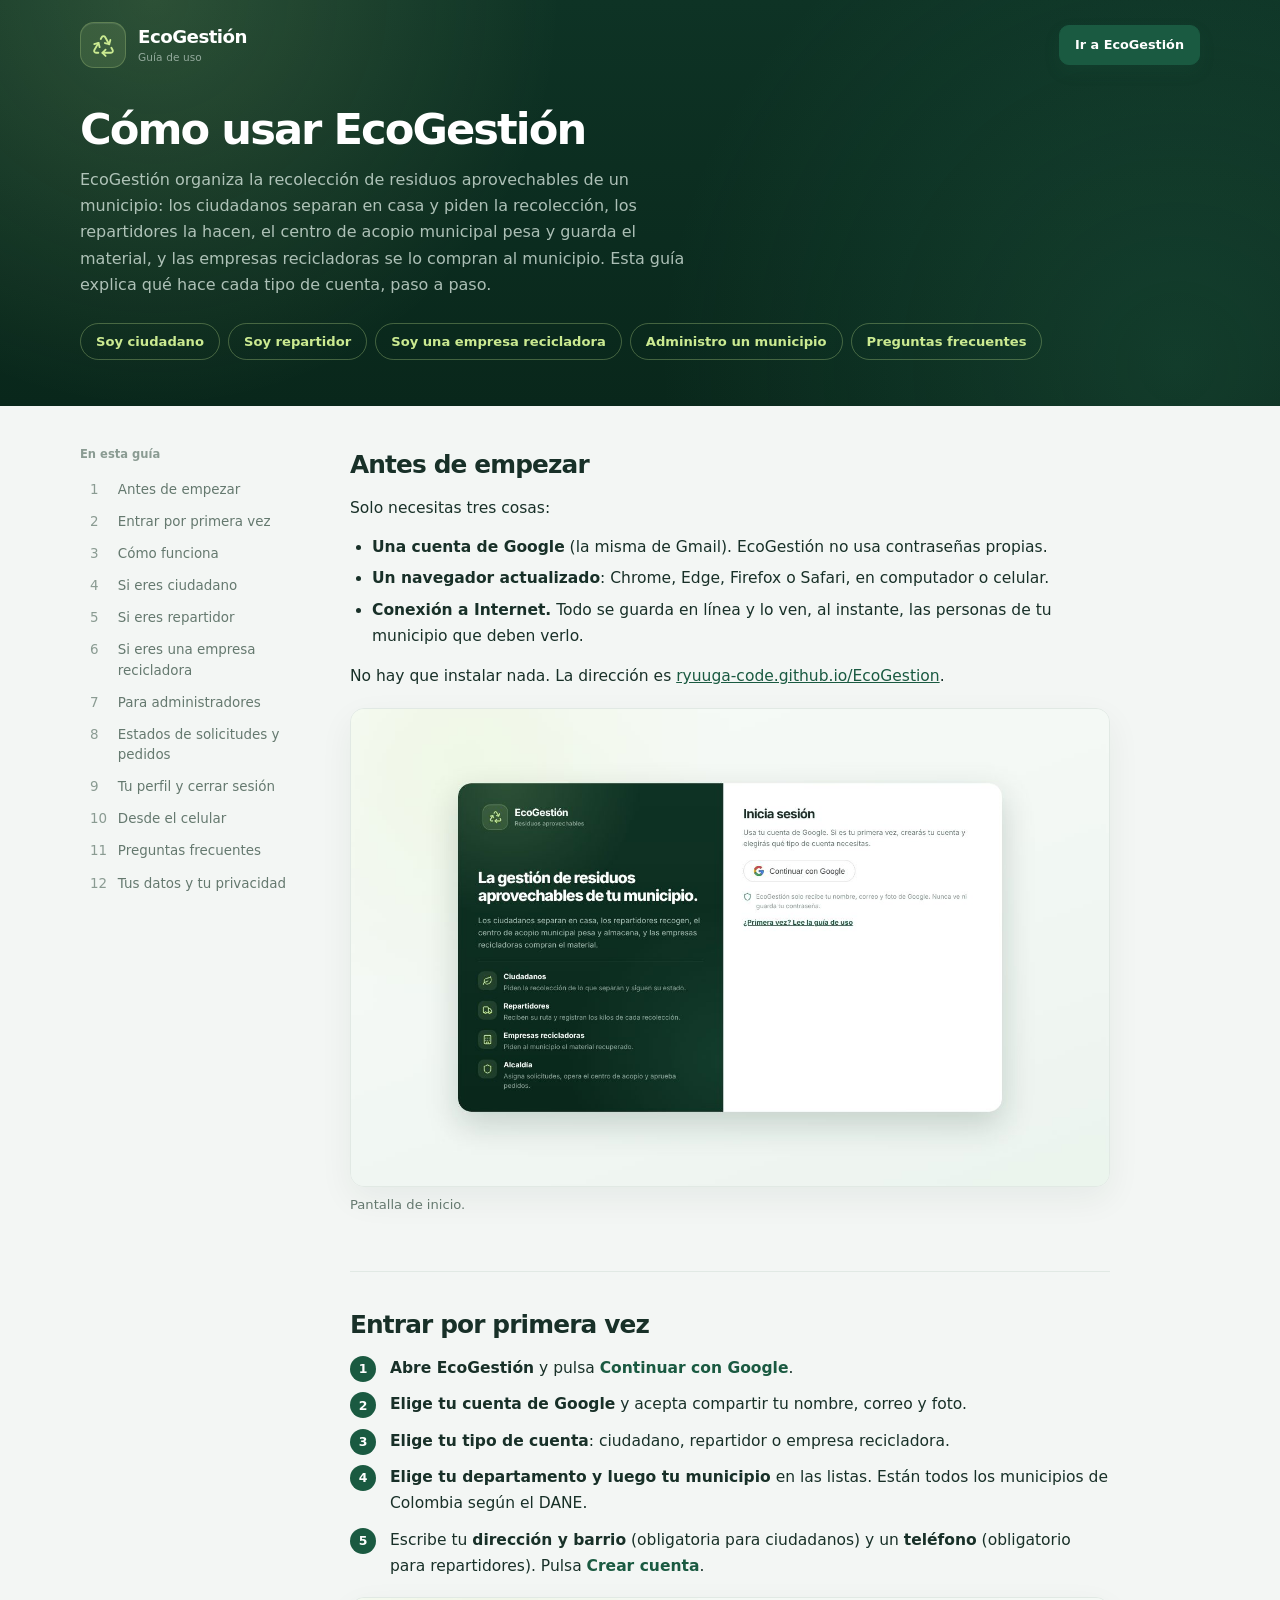
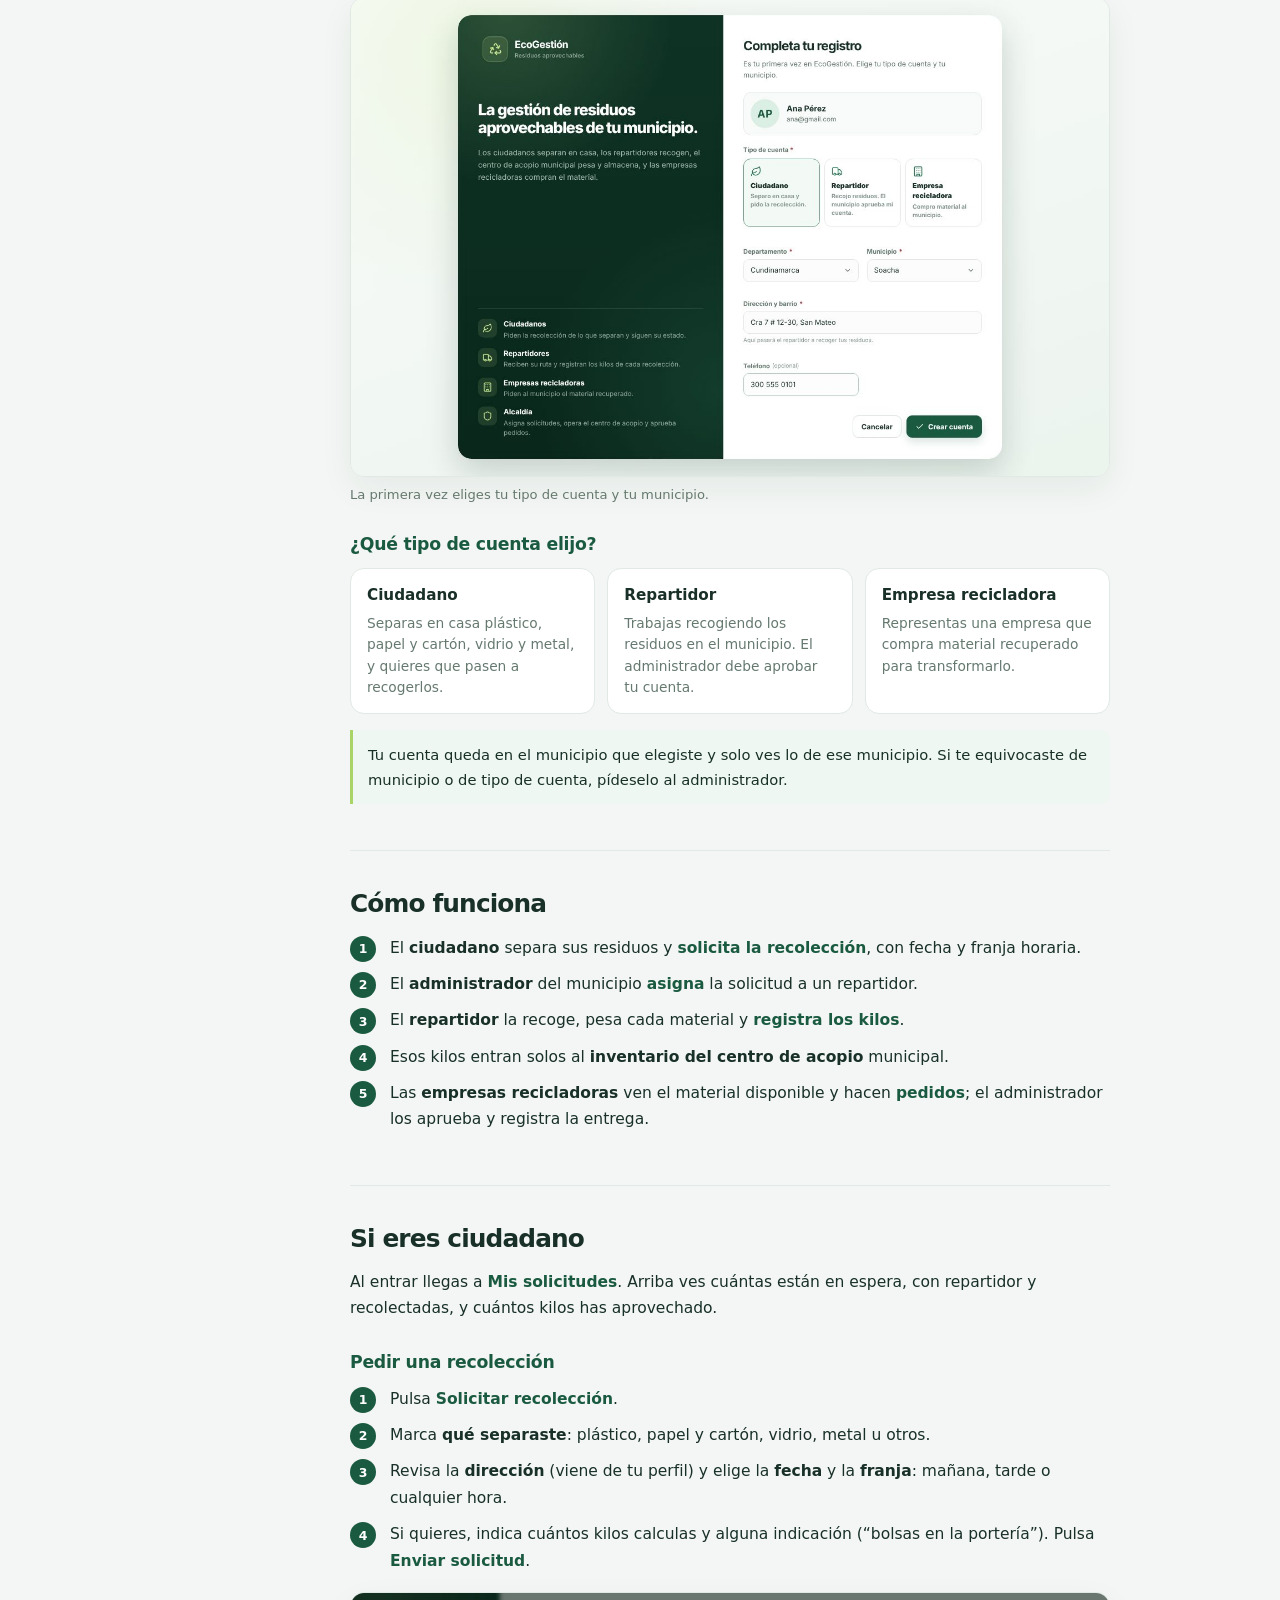
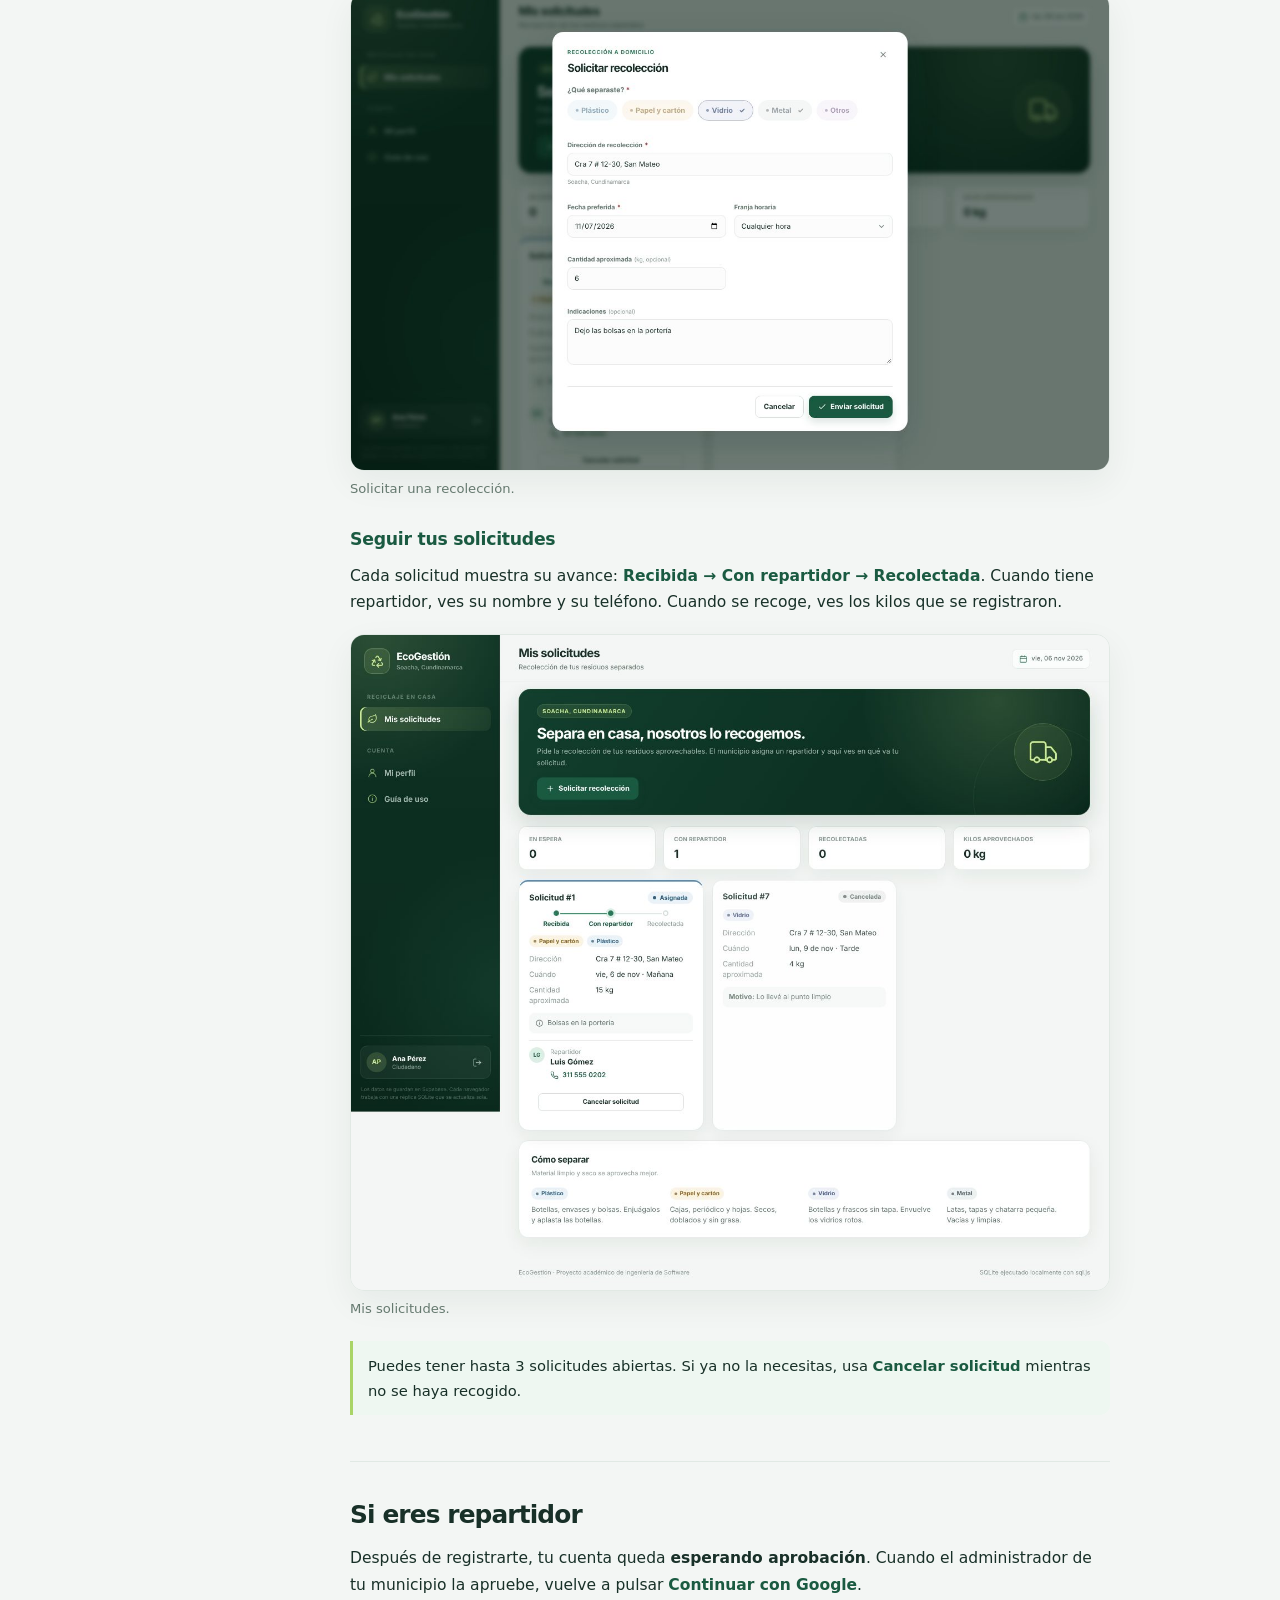
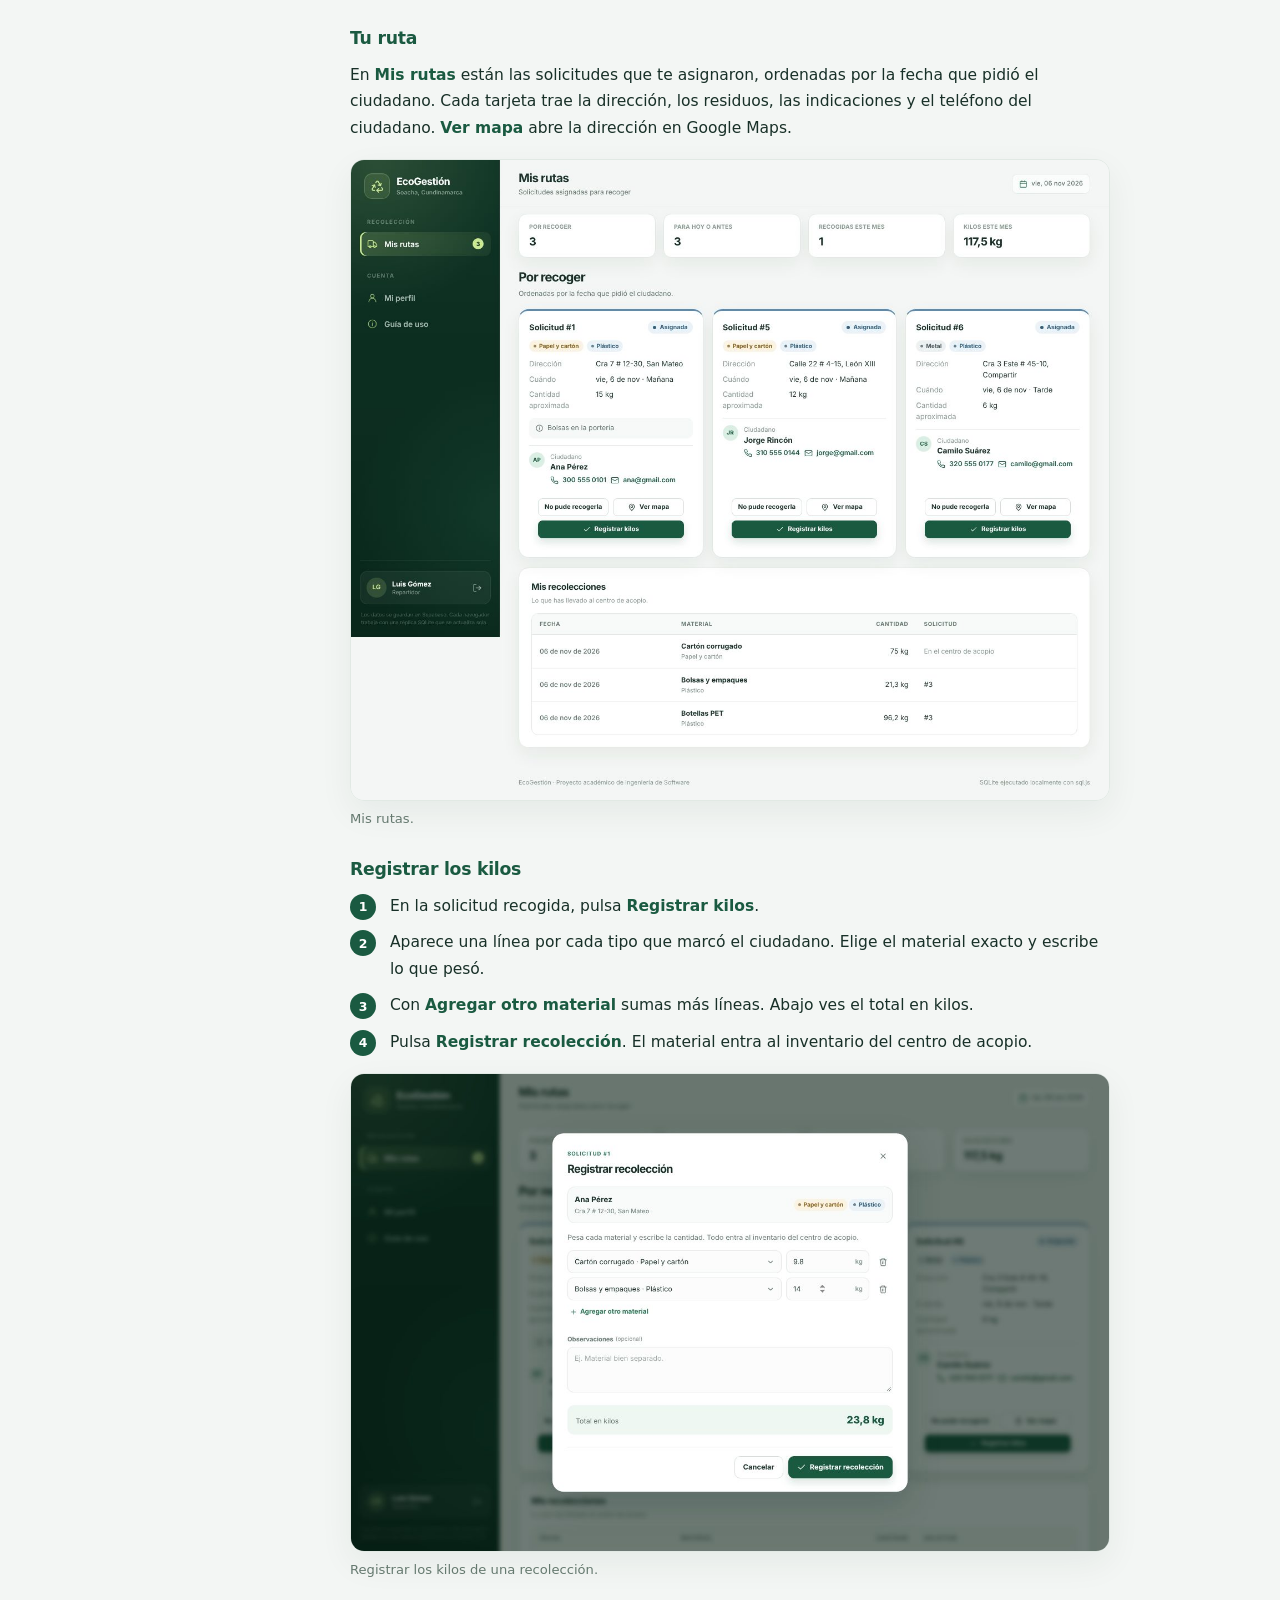
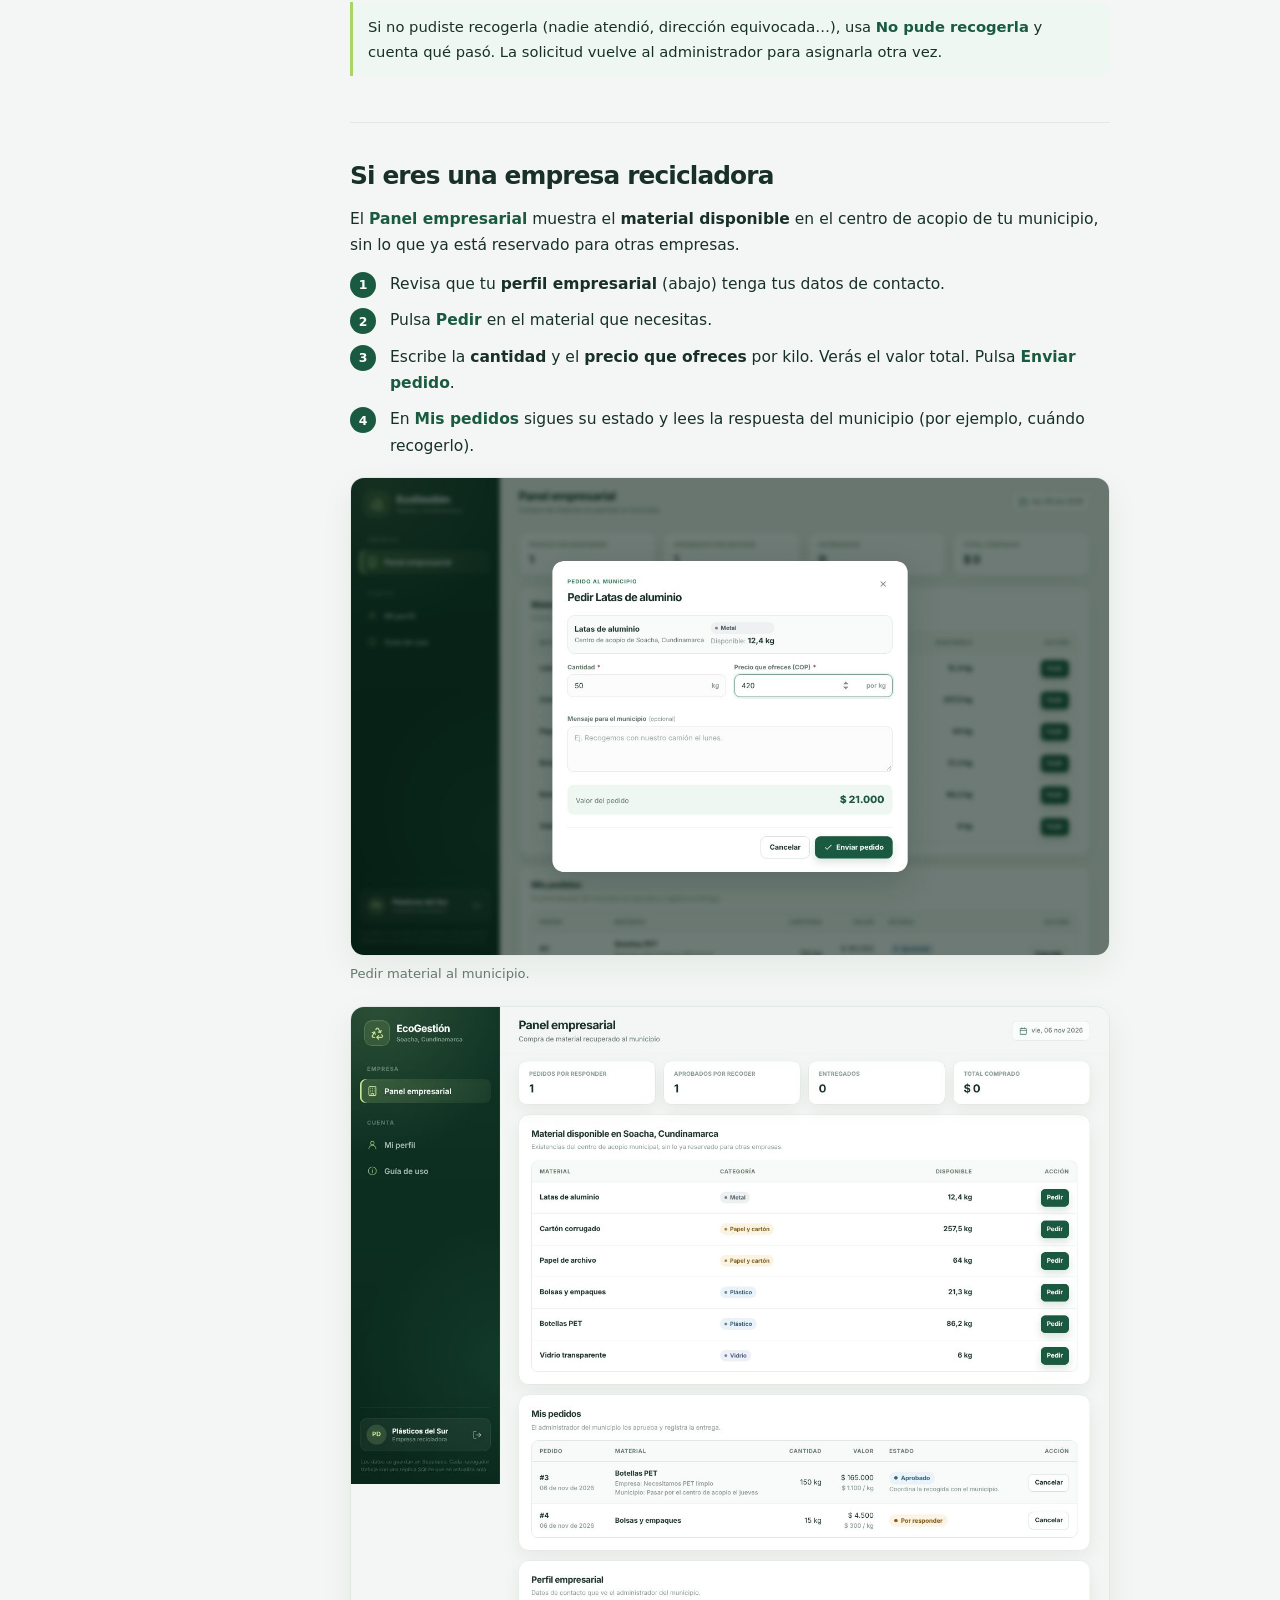
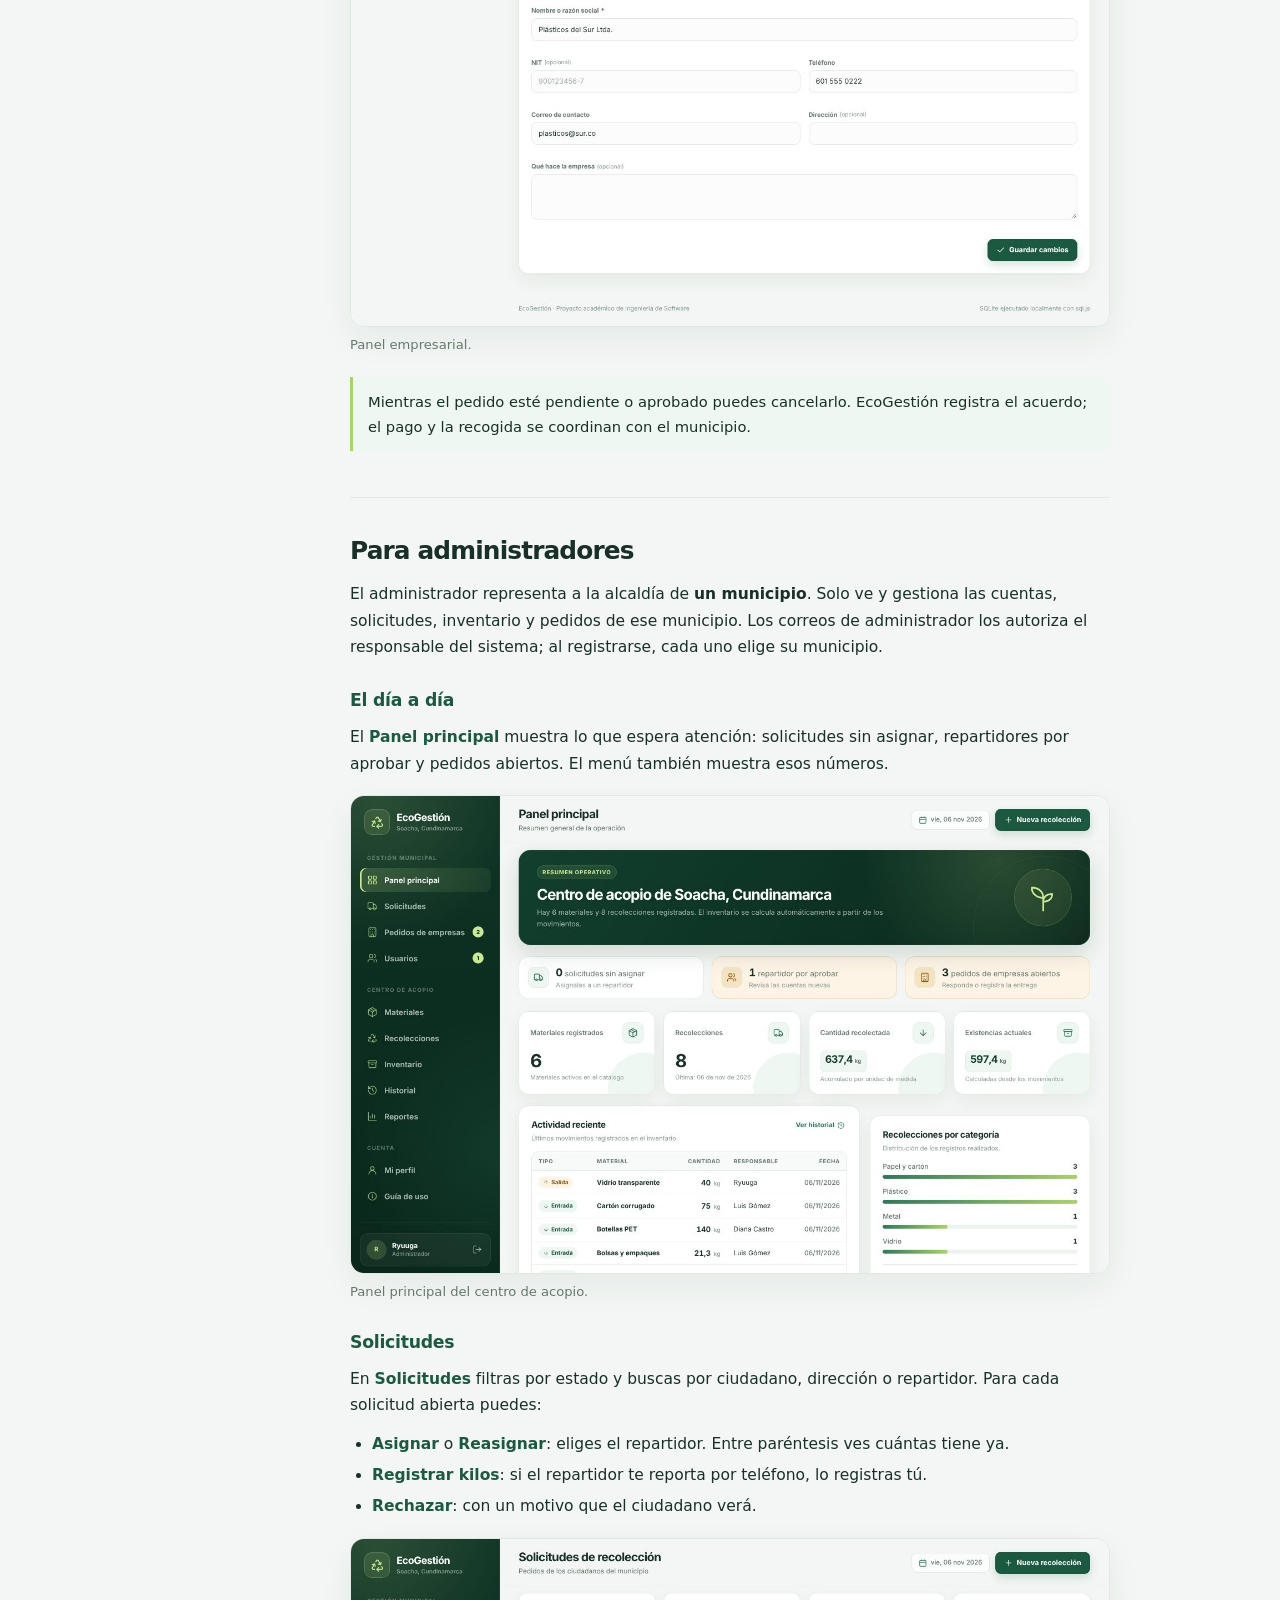
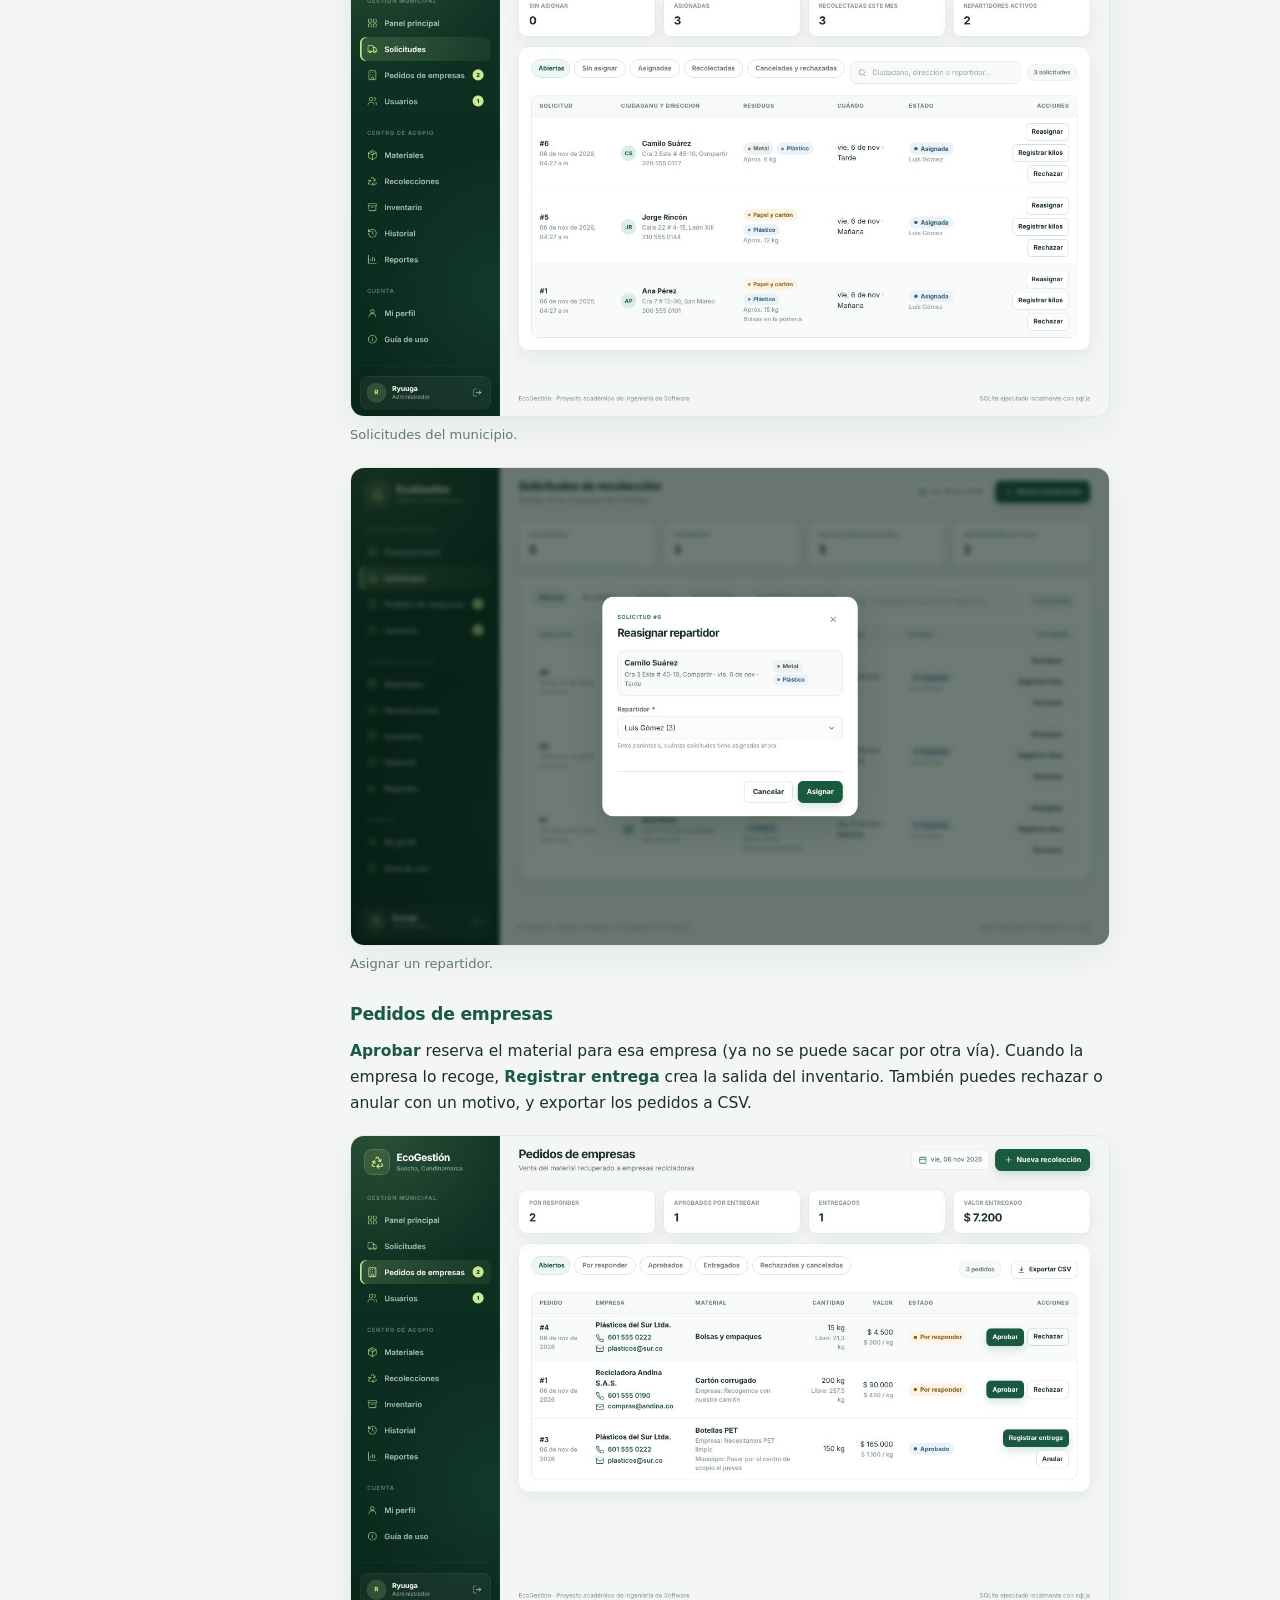
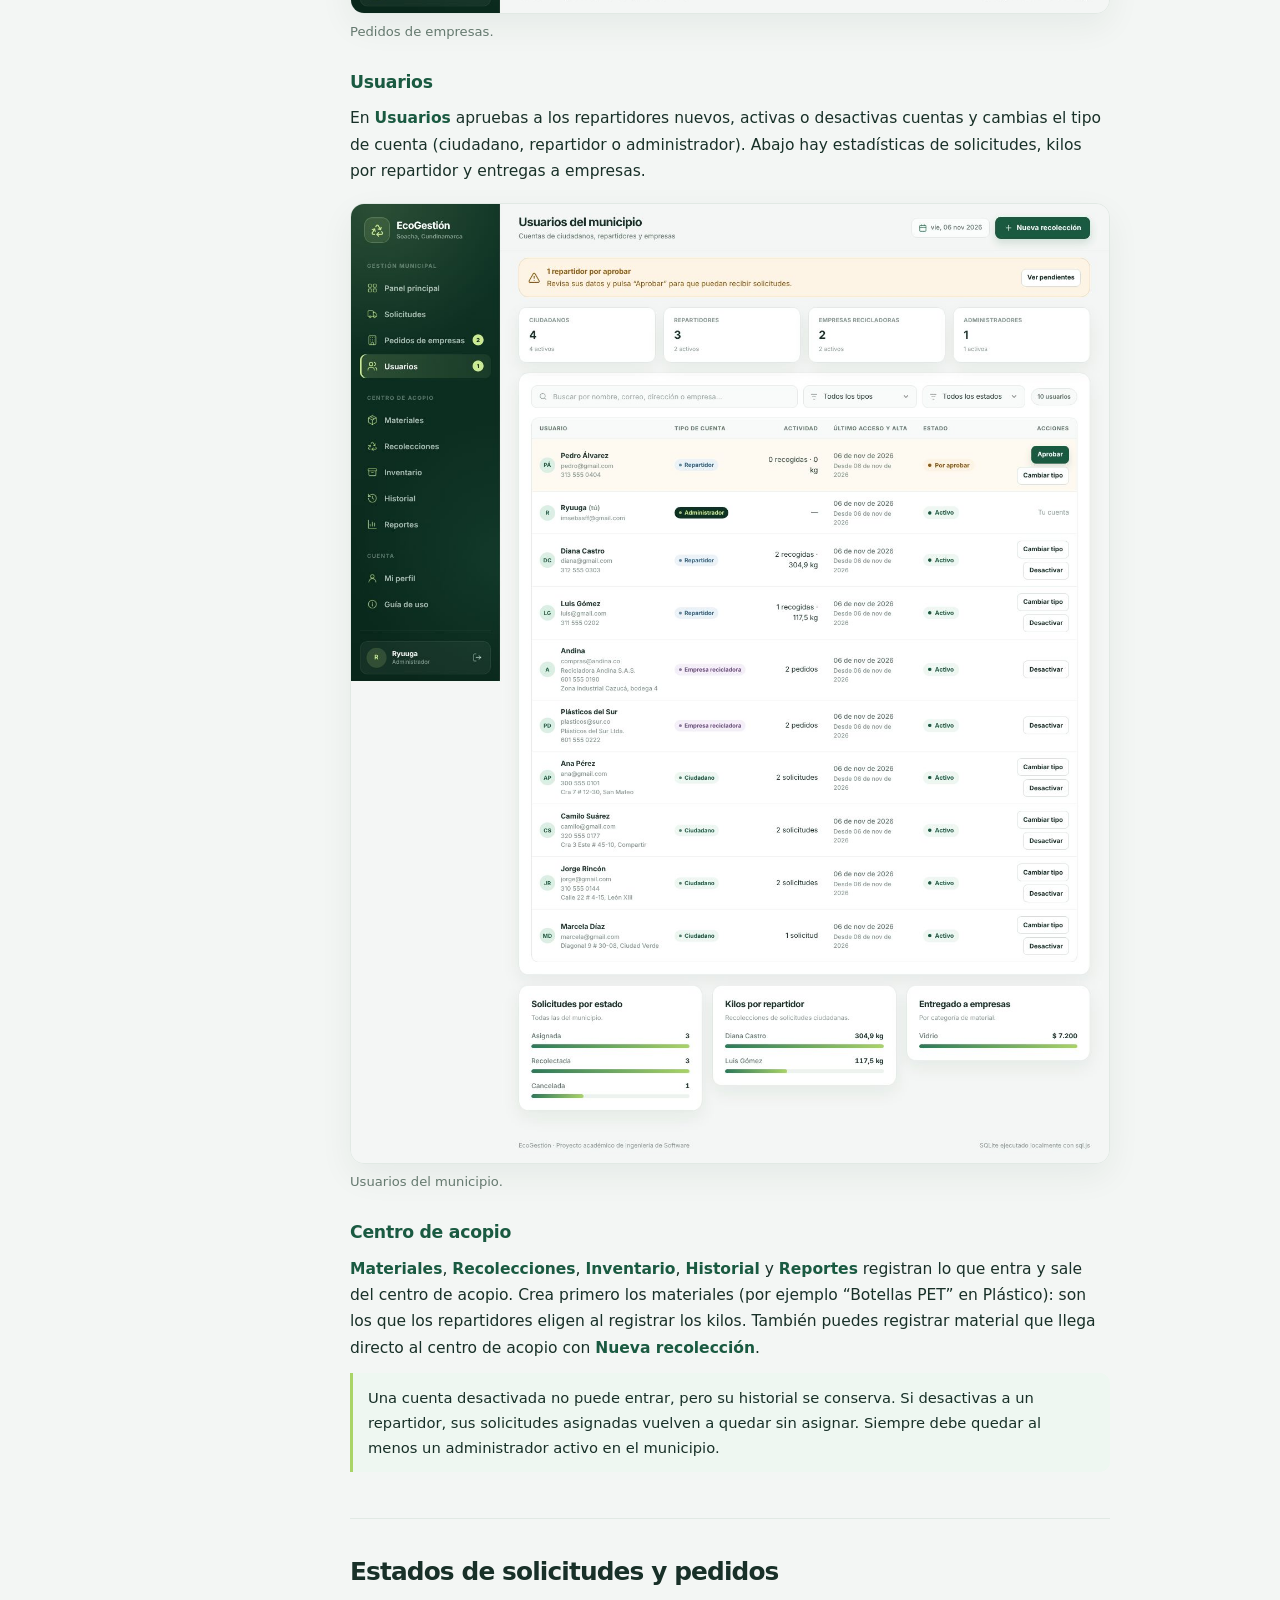
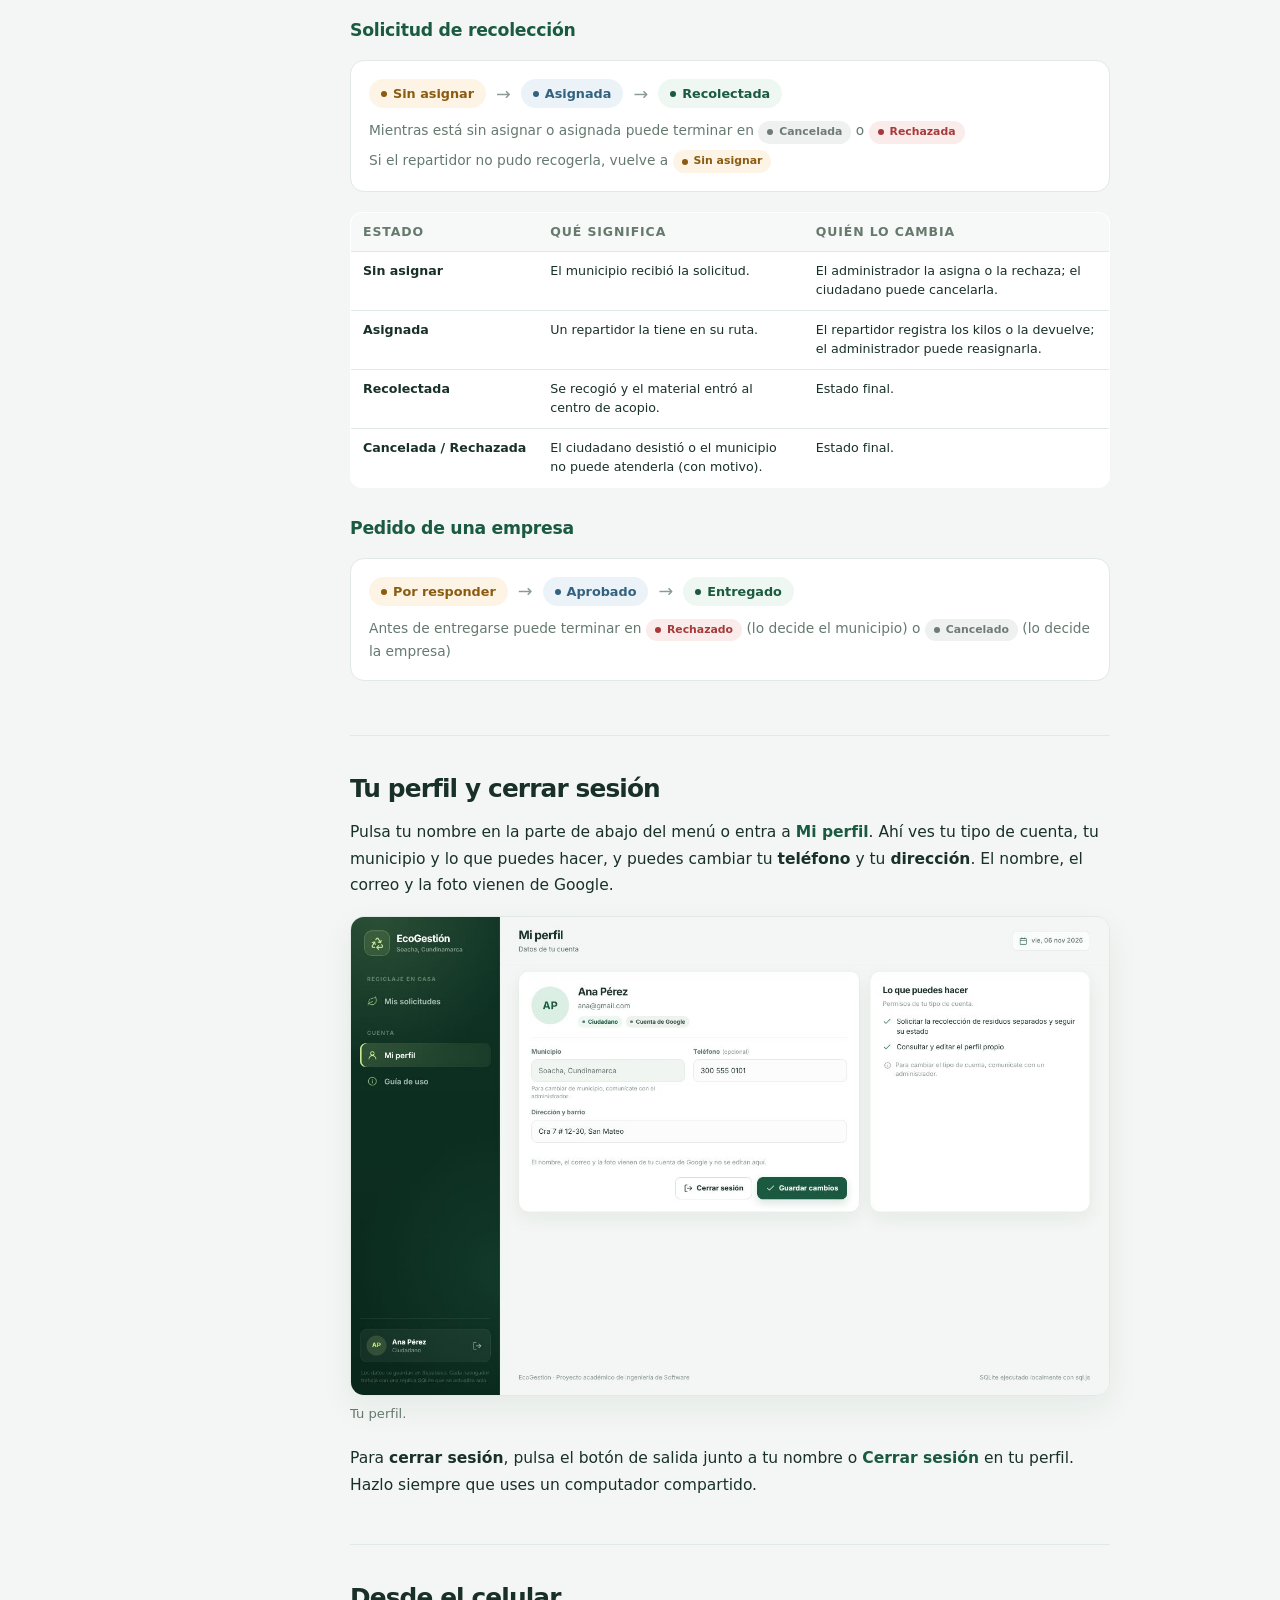
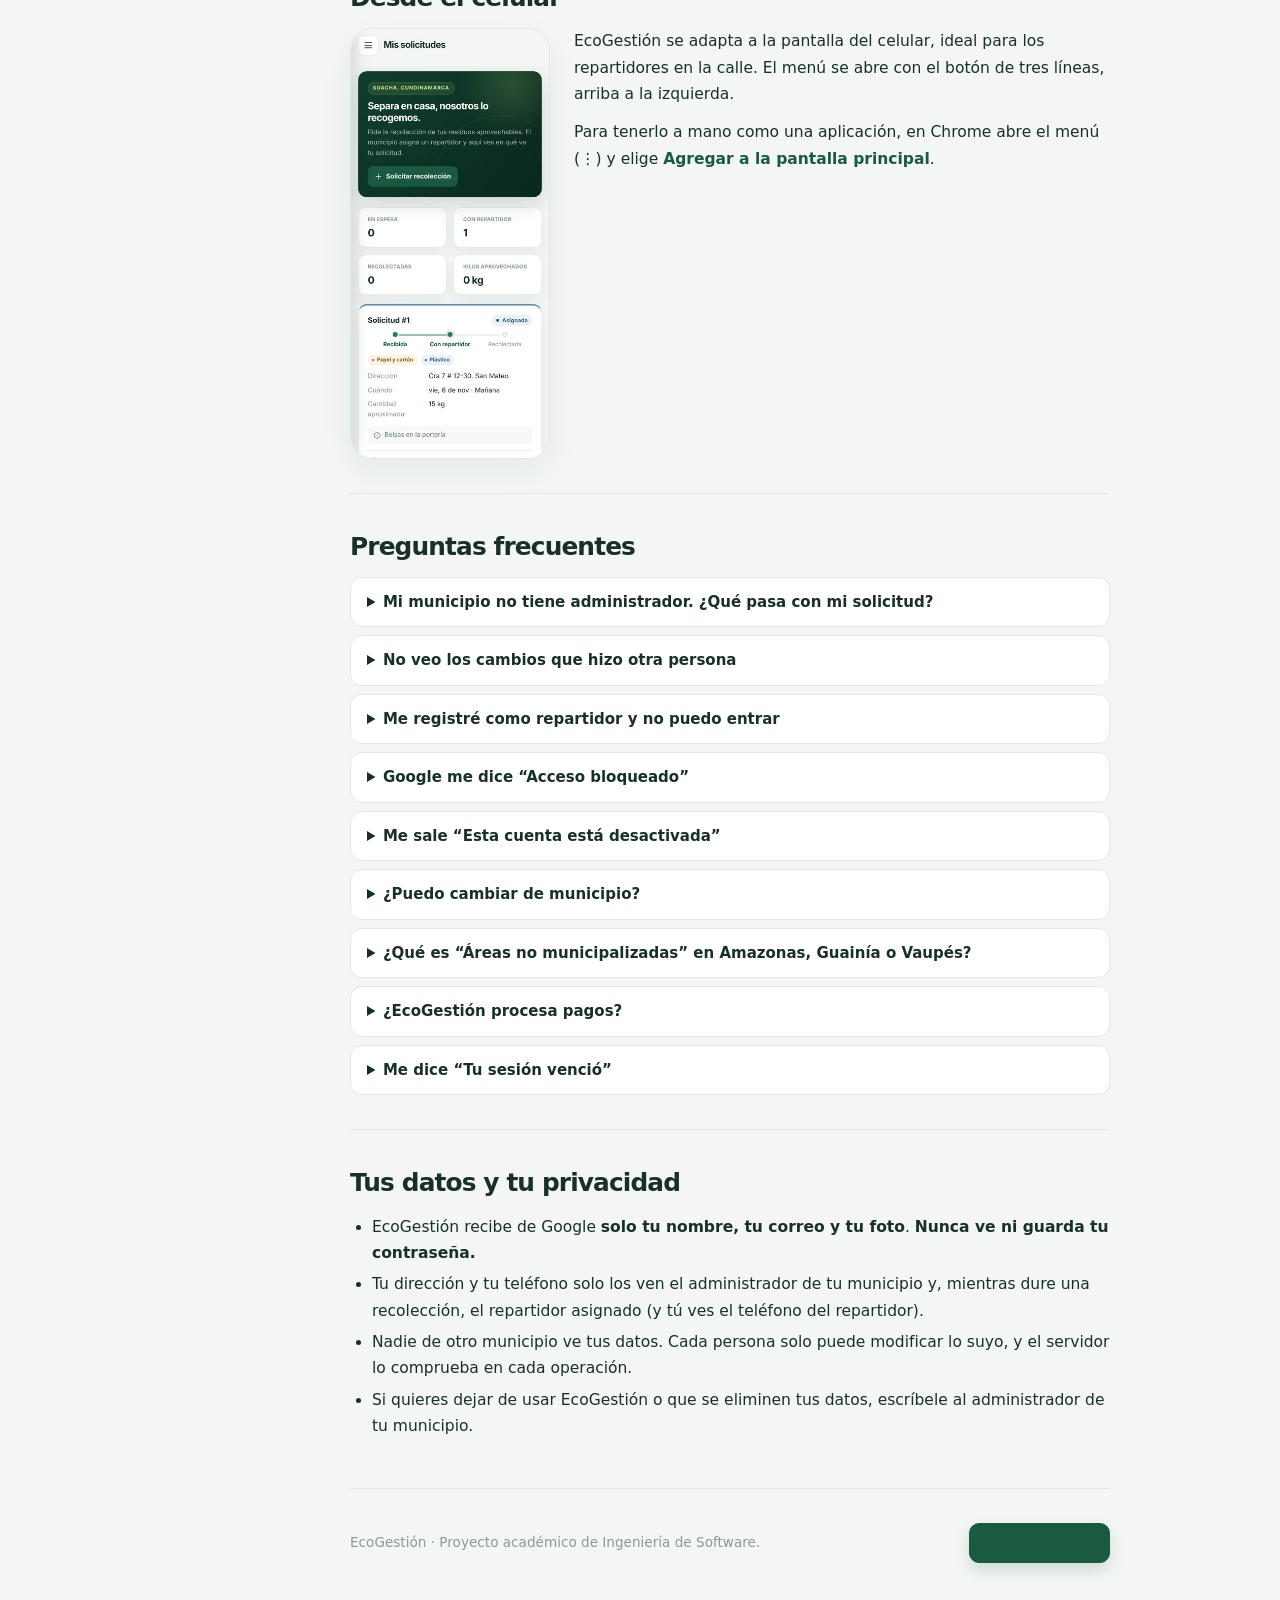
==== commit 4654f528: "Versión 5: gestión municipal de residuos aprovechables - Tipos de cuenta: administrador (por municip" ====
--- a/ayuda.html
+++ b/ayuda.html
@@ -3,10 +3,10 @@
 <head>
     <meta charset="UTF-8">
     <meta name="viewport" content="width=device-width, initial-scale=1.0">
-    <meta name="description" content="Guía de uso de EcoGestión: cómo vender, comprar y gestionar residuos aprovechables.">
+    <meta name="description" content="Guía de uso de EcoGestión: cómo solicitar, recoger, comprar y gestionar los residuos aprovechables de tu municipio.">
     <title>Guía de uso · EcoGestión</title>
     <link rel="stylesheet" href="css/estilos.css">
-    <link rel="stylesheet" href="css/mercado.css">
+    <link rel="stylesheet" href="css/componentes.css">
     <link rel="stylesheet" href="css/ayuda.css">
 </head>
 <body class="pagina-ayuda">
@@ -30,11 +30,12 @@
         </div>
         <div class="ayuda-portada">
             <h1>Cómo usar EcoGestión</h1>
-            <p>EcoGestión conecta a quienes separan residuos aprovechables con quienes los compran: vecinos, pequeños negocios y empresas recicladoras. Esta guía explica, paso a paso, cómo entrar y qué puedes hacer según tu tipo de cuenta.</p>
+            <p>EcoGestión organiza la recolección de residuos aprovechables de un municipio: los ciudadanos separan en casa y piden la recolección, los repartidores la hacen, el centro de acopio municipal pesa y guarda el material, y las empresas recicladoras se lo compran al municipio. Esta guía explica qué hace cada tipo de cuenta, paso a paso.</p>
             <nav class="ayuda-atajos" aria-label="Ir directo a">
-                <a href="#vendedor">Quiero vender</a>
-                <a href="#comprador">Quiero comprar</a>
+                <a href="#ciudadano">Soy ciudadano</a>
+                <a href="#repartidor">Soy repartidor</a>
                 <a href="#empresa">Soy una empresa recicladora</a>
+                <a href="#administrador">Administro un municipio</a>
                 <a href="#preguntas">Preguntas frecuentes</a>
             </nav>
         </div>
@@ -46,12 +47,13 @@
             <ol>
                 <li><a href="#antes">Antes de empezar</a></li>
                 <li><a href="#entrar">Entrar por primera vez</a></li>
-                <li><a href="#vendedor">Si vendes residuos</a></li>
-                <li><a href="#comprador">Si compras residuos</a></li>
+                <li><a href="#como-funciona">Cómo funciona</a></li>
+                <li><a href="#ciudadano">Si eres ciudadano</a></li>
+                <li><a href="#repartidor">Si eres repartidor</a></li>
                 <li><a href="#empresa">Si eres una empresa recicladora</a></li>
-                <li><a href="#estados">Estados de una oferta</a></li>
+                <li><a href="#administrador">Para administradores</a></li>
+                <li><a href="#estados">Estados de solicitudes y pedidos</a></li>
                 <li><a href="#perfil">Tu perfil y cerrar sesión</a></li>
-                <li><a href="#administrador">Para administradores</a></li>
                 <li><a href="#celular">Desde el celular</a></li>
                 <li><a href="#preguntas">Preguntas frecuentes</a></li>
                 <li><a href="#privacidad">Tus datos y tu privacidad</a></li>
@@ -66,208 +68,215 @@
                 <ul>
                     <li><strong>Una cuenta de Google</strong> (la misma de Gmail). EcoGestión no usa contraseñas propias.</li>
                     <li><strong>Un navegador actualizado</strong>: Chrome, Edge, Firefox o Safari, en computador o celular.</li>
-                    <li><strong>Conexión a Internet.</strong> Todo lo que registras se guarda en línea y lo ven las demás personas del mercado.</li>
+                    <li><strong>Conexión a Internet.</strong> Todo se guarda en línea y lo ven, al instante, las personas de tu municipio que deben verlo.</li>
                 </ul>
                 <p>No hay que instalar nada. La dirección es <a href="https://ryuuga-code.github.io/EcoGestion/">ryuuga-code.github.io/EcoGestion</a>.</p>
+                <figure>
+                    <a href="img/ayuda/01-acceso.jpg"><img src="img/ayuda/01-acceso.jpg" alt="Pantalla de inicio con el botón Continuar con Google" loading="lazy" width="1366" height="860"></a>
+                    <figcaption>Pantalla de inicio.</figcaption>
+                </figure>
             </section>
 
             <section id="entrar">
                 <h2>Entrar por primera vez</h2>
                 <ol class="pasos">
                     <li><strong>Abre EcoGestión</strong> y pulsa <em>Continuar con Google</em>.</li>
-                    <li><strong>Elige tu cuenta de Google</strong> en la ventana que se abre y acepta compartir tu nombre, correo y foto.</li>
-                    <li><strong>Completa tu registro</strong> (solo la primera vez): elige el tipo de cuenta, escribe tu ciudad y barrio y, si quieres, un teléfono para que te contacten.</li>
-                    <li>Pulsa <em>Crear cuenta</em>. Llegarás al <em>Mercado</em>.</li>
-                </ol>
-                <figure>
-                    <a href="img/ayuda/02-registro.jpg"><img src="img/ayuda/02-registro.jpg" alt="Formulario de registro con los tres tipos de cuenta: Vendedor, Comprador y Empresa recicladora" loading="lazy" width="1366" height="860"></a>
-                    <figcaption>La primera vez eliges qué tipo de cuenta necesitas.</figcaption>
+                    <li><strong>Elige tu cuenta de Google</strong> y acepta compartir tu nombre, correo y foto.</li>
+                    <li><strong>Elige tu tipo de cuenta</strong>: ciudadano, repartidor o empresa recicladora.</li>
+                    <li><strong>Elige tu departamento y luego tu municipio</strong> en las listas. Están todos los municipios de Colombia según el DANE.</li>
+                    <li>Escribe tu <strong>dirección y barrio</strong> (obligatoria para ciudadanos) y un <strong>teléfono</strong> (obligatorio para repartidores). Pulsa <em>Crear cuenta</em>.</li>
+                </ol>
+                <figure>
+                    <a href="img/ayuda/02-registro.jpg"><img src="img/ayuda/02-registro.jpg" alt="Formulario de registro con los tipos de cuenta y las listas de departamento y municipio" loading="lazy" width="1366" height="860"></a>
+                    <figcaption>La primera vez eliges tu tipo de cuenta y tu municipio.</figcaption>
                 </figure>
 
                 <h3>¿Qué tipo de cuenta elijo?</h3>
                 <div class="tipos-cuenta">
                     <div class="tipo-cuenta">
-                        <strong>Vendedor</strong>
-                        <p>Separas o recolectas material (botellas, cartón, latas…) y quieres venderlo.</p>
+                        <strong>Ciudadano</strong>
+                        <p>Separas en casa plástico, papel y cartón, vidrio y metal, y quieres que pasen a recogerlos.</p>
                     </div>
                     <div class="tipo-cuenta">
-                        <strong>Comprador</strong>
-                        <p>Compras material a la población, por ejemplo para tu chatarrería o tu bodega de reciclaje.</p>
+                        <strong>Repartidor</strong>
+                        <p>Trabajas recogiendo los residuos en el municipio. El administrador debe aprobar tu cuenta.</p>
                     </div>
                     <div class="tipo-cuenta">
                         <strong>Empresa recicladora</strong>
-                        <p>Representas una empresa que compra material por volumen para transformarlo.</p>
+                        <p>Representas una empresa que compra material recuperado para transformarlo.</p>
                     </div>
                 </div>
-                <p class="nota">El tipo de cuenta no se puede cambiar por tu cuenta. Si te equivocaste, pídele a un administrador que lo cambie.</p>
-            </section>
-
-            <section id="vendedor">
-                <h2>Si vendes residuos</h2>
-
-                <h3>Publicar un material</h3>
-                <ol class="pasos">
-                    <li>En el menú, entra a <em>Mis publicaciones</em> y pulsa <em>Nueva publicación</em>.</li>
-                    <li>Elige el <strong>tipo de residuo</strong> (Plástico, Cartón, Papel, Vidrio, Metal u Otros) y escribe un nombre claro, por ejemplo “Botellas PET transparentes”.</li>
-                    <li>Indica la <strong>cantidad disponible</strong>, si vendes por <strong>kilogramo o por unidad</strong>, y el <strong>precio</strong> en pesos.</li>
-                    <li>Revisa la <strong>ubicación</strong> (se llena con la de tu perfil) y agrega una descripción: cómo está separado, si está limpio, horarios para recoger.</li>
-                    <li>Agrega <strong>hasta 3 fotos</strong>. La primera será la portada. Fotos claras con buena luz reciben más ofertas.</li>
-                    <li>Pulsa <em>Guardar publicación</em>. Aparecerá en el Mercado para todos.</li>
-                </ol>
-                <figure>
-                    <a href="img/ayuda/07-nueva-publicacion.jpg"><img src="img/ayuda/07-nueva-publicacion.jpg" alt="Formulario para publicar un material con tipo, nombre, cantidad, precio, ubicación y fotos" loading="lazy" width="1366" height="860"></a>
-                    <figcaption>Formulario de nueva publicación.</figcaption>
-                </figure>
-
-                <h3>Administrar tus publicaciones</h3>
-                <p>En <em>Mis publicaciones</em> ves todo lo que ofreces, cuántas ofertas tiene cada una y tus ventas.</p>
-                <ul>
-                    <li><strong>Editar</strong> (lápiz): cambia precio, cantidad, fotos o descripción.</li>
-                    <li><strong>Retirar</strong>: la publicación deja de verse en el Mercado. Las ofertas pendientes se rechazan solas. Puedes <em>Reactivarla</em> después.</li>
-                    <li><strong>Eliminar</strong> (papelera): solo aparece si nadie ha ofertado todavía.</li>
-                </ul>
-                <figure>
-                    <a href="img/ayuda/06-mis-publicaciones.jpg"><img src="img/ayuda/06-mis-publicaciones.jpg" alt="Tabla de publicaciones propias con estado, ofertas y acciones" loading="lazy" width="1366" height="860"></a>
-                    <figcaption>Tus publicaciones con su estado y las ofertas recibidas.</figcaption>
-                </figure>
-
-                <h3>Responder ofertas y cerrar una venta</h3>
-                <ol class="pasos">
-                    <li>Cuando alguien te hace una oferta, aparece un número junto a <em>Ofertas</em> en el menú.</li>
-                    <li>En <em>Ofertas recibidas</em> ves quién oferta, cuánto pide, a qué precio y su mensaje.</li>
-                    <li>Pulsa <em>Aceptar</em> o <em>Rechazar</em>. Al aceptar, esa cantidad se descuenta de tu publicación para que nadie más la compre.</li>
-                    <li>Usa el botón del sobre para ver el correo y el teléfono del comprador y coordinar la entrega.</li>
-                    <li>Cuando entregues el material y recibas el pago, pulsa <em>Marcar completada</em>. La venta pasa a tu <em>Historial de ventas</em>.</li>
-                </ol>
-                <figure>
-                    <a href="img/ayuda/09-ofertas-recibidas.jpg"><img src="img/ayuda/09-ofertas-recibidas.jpg" alt="Ofertas recibidas con botones Aceptar y Rechazar" loading="lazy" width="1366" height="860"></a>
-                    <figcaption>Ofertas recibidas: acepta, rechaza o contacta al comprador.</figcaption>
-                </figure>
-                <p class="nota">Si una oferta pide más de lo que te queda, EcoGestión no te dejará aceptarla. Recházala o edita la cantidad de tu publicación.</p>
-            </section>
-
-            <section id="comprador">
-                <h2>Si compras residuos</h2>
-
-                <h3>Buscar material</h3>
-                <p>En <em>Mercado</em> ves todo lo que está a la venta. Puedes filtrar por:</p>
-                <ul>
-                    <li><strong>Tipo de residuo</strong>, con los botones de arriba.</li>
-                    <li><strong>Nombre</strong>, en el buscador.</li>
-                    <li><strong>Ciudad o barrio</strong>, para encontrar material cerca.</li>
-                    <li><strong>Orden</strong>: más recientes, menor o mayor precio, mayor cantidad.</li>
-                </ul>
-                <figure>
-                    <a href="img/ayuda/03-mercado.jpg"><img src="img/ayuda/03-mercado.jpg" alt="Mercado con tarjetas de materiales, filtros por tipo y buscador" loading="lazy" width="1366" height="860"></a>
-                    <figcaption>El Mercado con sus filtros.</figcaption>
-                </figure>
-                <p>Pulsa <em>Ver detalle</em> para ver las fotos, la descripción y los <strong>datos de contacto del vendedor</strong> (correo y teléfono).</p>
-                <figure>
-                    <a href="img/ayuda/05-detalle.jpg"><img src="img/ayuda/05-detalle.jpg" alt="Detalle de una publicación con datos de contacto del vendedor" loading="lazy" width="1366" height="860"></a>
-                    <figcaption>Detalle de una publicación.</figcaption>
-                </figure>
-
-                <h3>Hacer una oferta</h3>
-                <ol class="pasos">
-                    <li>Pulsa <em>Hacer oferta</em> en la publicación.</li>
-                    <li>Escribe la <strong>cantidad</strong> que quieres (no puede ser mayor que la disponible) y el <strong>precio</strong> que ofreces. Viene sugerido el precio publicado, pero puedes proponer otro.</li>
-                    <li>Agrega un mensaje si quieres, por ejemplo el día en que puedes recoger. El total se calcula solo.</li>
-                    <li>Pulsa <em>Enviar oferta</em>.</li>
-                </ol>
-                <figure>
-                    <a href="img/ayuda/04-oferta.jpg"><img src="img/ayuda/04-oferta.jpg" alt="Ventana para hacer una oferta con cantidad, precio, mensaje y total" loading="lazy" width="1366" height="860"></a>
-                    <figcaption>Ventana para hacer una oferta.</figcaption>
-                </figure>
-
-                <h3>Seguir tus negociaciones</h3>
-                <p>En <em>Ofertas</em> ves el estado de cada oferta enviada y, en <em>Mis compras</em>, las operaciones cerradas. Mientras una oferta esté <em>Pendiente</em>, puedes cancelarla. Solo puedes tener una oferta pendiente por publicación.</p>
-                <figure>
-                    <a href="img/ayuda/08-ofertas-enviadas.jpg"><img src="img/ayuda/08-ofertas-enviadas.jpg" alt="Lista de ofertas enviadas con su estado" loading="lazy" width="1366" height="860"></a>
-                    <figcaption>Tus ofertas enviadas y su estado.</figcaption>
-                </figure>
+                <p class="nota">Tu cuenta queda en el municipio que elegiste y solo ves lo de ese municipio. Si te equivocaste de municipio o de tipo de cuenta, pídeselo al administrador.</p>
+            </section>
+
+            <section id="como-funciona">
+                <h2>Cómo funciona</h2>
+                <ol class="pasos">
+                    <li>El <strong>ciudadano</strong> separa sus residuos y <em>solicita la recolección</em>, con fecha y franja horaria.</li>
+                    <li>El <strong>administrador</strong> del municipio <em>asigna</em> la solicitud a un repartidor.</li>
+                    <li>El <strong>repartidor</strong> la recoge, pesa cada material y <em>registra los kilos</em>.</li>
+                    <li>Esos kilos entran solos al <strong>inventario del centro de acopio</strong> municipal.</li>
+                    <li>Las <strong>empresas recicladoras</strong> ven el material disponible y hacen <em>pedidos</em>; el administrador los aprueba y registra la entrega.</li>
+                </ol>
+            </section>
+
+            <section id="ciudadano">
+                <h2>Si eres ciudadano</h2>
+                <p>Al entrar llegas a <em>Mis solicitudes</em>. Arriba ves cuántas están en espera, con repartidor y recolectadas, y cuántos kilos has aprovechado.</p>
+                <h3>Pedir una recolección</h3>
+                <ol class="pasos">
+                    <li>Pulsa <em>Solicitar recolección</em>.</li>
+                    <li>Marca <strong>qué separaste</strong>: plástico, papel y cartón, vidrio, metal u otros.</li>
+                    <li>Revisa la <strong>dirección</strong> (viene de tu perfil) y elige la <strong>fecha</strong> y la <strong>franja</strong>: mañana, tarde o cualquier hora.</li>
+                    <li>Si quieres, indica cuántos kilos calculas y alguna indicación (“bolsas en la portería”). Pulsa <em>Enviar solicitud</em>.</li>
+                </ol>
+                <figure>
+                    <a href="img/ayuda/04-nueva-solicitud.jpg"><img src="img/ayuda/04-nueva-solicitud.jpg" alt="Formulario para solicitar una recolección con tipos de residuo, dirección, fecha y franja" loading="lazy" width="1366" height="860"></a>
+                    <figcaption>Solicitar una recolección.</figcaption>
+                </figure>
+                <h3>Seguir tus solicitudes</h3>
+                <p>Cada solicitud muestra su avance: <em>Recibida → Con repartidor → Recolectada</em>. Cuando tiene repartidor, ves su nombre y su teléfono. Cuando se recoge, ves los kilos que se registraron.</p>
+                <figure>
+                    <a href="img/ayuda/03-ciudadano.jpg"><img src="img/ayuda/03-ciudadano.jpg" alt="Vista Mis solicitudes con una solicitud asignada a un repartidor y la guía de separación" loading="lazy" width="1366" height="1182"></a>
+                    <figcaption>Mis solicitudes.</figcaption>
+                </figure>
+                <p class="nota">Puedes tener hasta 3 solicitudes abiertas. Si ya no la necesitas, usa <em>Cancelar solicitud</em> mientras no se haya recogido.</p>
+            </section>
+
+            <section id="repartidor">
+                <h2>Si eres repartidor</h2>
+                <p>Después de registrarte, tu cuenta queda <strong>esperando aprobación</strong>. Cuando el administrador de tu municipio la apruebe, vuelve a pulsar <em>Continuar con Google</em>.</p>
+                <h3>Tu ruta</h3>
+                <p>En <em>Mis rutas</em> están las solicitudes que te asignaron, ordenadas por la fecha que pidió el ciudadano. Cada tarjeta trae la dirección, los residuos, las indicaciones y el teléfono del ciudadano. <em>Ver mapa</em> abre la dirección en Google Maps.</p>
+                <figure>
+                    <a href="img/ayuda/05-repartidor.jpg"><img src="img/ayuda/05-repartidor.jpg" alt="Vista Mis rutas con tres solicitudes asignadas y el historial de recolecciones" loading="lazy" width="1366" height="1154"></a>
+                    <figcaption>Mis rutas.</figcaption>
+                </figure>
+                <h3>Registrar los kilos</h3>
+                <ol class="pasos">
+                    <li>En la solicitud recogida, pulsa <em>Registrar kilos</em>.</li>
+                    <li>Aparece una línea por cada tipo que marcó el ciudadano. Elige el material exacto y escribe lo que pesó.</li>
+                    <li>Con <em>Agregar otro material</em> sumas más líneas. Abajo ves el total en kilos.</li>
+                    <li>Pulsa <em>Registrar recolección</em>. El material entra al inventario del centro de acopio.</li>
+                </ol>
+                <figure>
+                    <a href="img/ayuda/06-registrar-kilos.jpg"><img src="img/ayuda/06-registrar-kilos.jpg" alt="Formulario para registrar los kilos de cada material recogido" loading="lazy" width="1366" height="860"></a>
+                    <figcaption>Registrar los kilos de una recolección.</figcaption>
+                </figure>
+                <p class="nota">Si no pudiste recogerla (nadie atendió, dirección equivocada…), usa <em>No pude recogerla</em> y cuenta qué pasó. La solicitud vuelve al administrador para asignarla otra vez.</p>
             </section>
 
             <section id="empresa">
                 <h2>Si eres una empresa recicladora</h2>
-                <p>Tienes todo lo de un comprador y además un <em>Panel empresarial</em>:</p>
+                <p>El <em>Panel empresarial</em> muestra el <strong>material disponible</strong> en el centro de acopio de tu municipio, sin lo que ya está reservado para otras empresas.</p>
+                <ol class="pasos">
+                    <li>Revisa que tu <strong>perfil empresarial</strong> (abajo) tenga tus datos de contacto.</li>
+                    <li>Pulsa <em>Pedir</em> en el material que necesitas.</li>
+                    <li>Escribe la <strong>cantidad</strong> y el <strong>precio que ofreces</strong> por kilo. Verás el valor total. Pulsa <em>Enviar pedido</em>.</li>
+                    <li>En <em>Mis pedidos</em> sigues su estado y lees la respuesta del municipio (por ejemplo, cuándo recogerlo).</li>
+                </ol>
+                <figure>
+                    <a href="img/ayuda/12-pedido.jpg"><img src="img/ayuda/12-pedido.jpg" alt="Formulario de pedido con cantidad, precio y valor total" loading="lazy" width="1366" height="860"></a>
+                    <figcaption>Pedir material al municipio.</figcaption>
+                </figure>
+                <figure>
+                    <a href="img/ayuda/11-empresa.jpg"><img src="img/ayuda/11-empresa.jpg" alt="Panel empresarial con material disponible, pedidos y perfil de la empresa" loading="lazy" width="1366" height="1657"></a>
+                    <figcaption>Panel empresarial.</figcaption>
+                </figure>
+                <p class="nota">Mientras el pedido esté pendiente o aprobado puedes cancelarlo. EcoGestión registra el acuerdo; el pago y la recogida se coordinan con el municipio.</p>
+            </section>
+
+            <section id="administrador">
+                <h2>Para administradores</h2>
+                <p>El administrador representa a la alcaldía de <strong>un municipio</strong>. Solo ve y gestiona las cuentas, solicitudes, inventario y pedidos de ese municipio. Los correos de administrador los autoriza el responsable del sistema; al registrarse, cada uno elige su municipio.</p>
+                <h3>El día a día</h3>
+                <p>El <em>Panel principal</em> muestra lo que espera atención: solicitudes sin asignar, repartidores por aprobar y pedidos abiertos. El menú también muestra esos números.</p>
+                <figure>
+                    <a href="img/ayuda/07-admin-panel.jpg"><img src="img/ayuda/07-admin-panel.jpg" alt="Panel principal con tareas pendientes e indicadores del centro de acopio" loading="lazy" width="1366" height="860"></a>
+                    <figcaption>Panel principal del centro de acopio.</figcaption>
+                </figure>
+                <h3>Solicitudes</h3>
+                <p>En <em>Solicitudes</em> filtras por estado y buscas por ciudadano, dirección o repartidor. Para cada solicitud abierta puedes:</p>
                 <ul>
-                    <li><strong>Perfil empresarial</strong>: nombre de la empresa, NIT, teléfono, correo, dirección y ciudad. Es lo que verán los vendedores.</li>
-                    <li><strong>Necesidades de materiales</strong>: publica qué compras, en qué cantidades (mínima y máxima) y a qué precio. Los vendedores las ven en el Mercado, en la pestaña <em>Necesidades de empresas</em>, y te pueden contactar.</li>
-                    <li><strong>Buscar vendedores</strong>: filtra por tipo de residuo o ubicación y pulsa <em>Ver publicaciones</em> para ver solo lo de ese vendedor.</li>
-                    <li><strong>Resumen de compras</strong>: ofertas pendientes, compras en curso, compras realizadas y total comprado.</li>
+                    <li><em>Asignar</em> o <em>Reasignar</em>: eliges el repartidor. Entre paréntesis ves cuántas tiene ya.</li>
+                    <li><em>Registrar kilos</em>: si el repartidor te reporta por teléfono, lo registras tú.</li>
+                    <li><em>Rechazar</em>: con un motivo que el ciudadano verá.</li>
                 </ul>
                 <figure>
-                    <a href="img/ayuda/10-panel-empresarial.jpg"><img src="img/ayuda/10-panel-empresarial.jpg" alt="Panel empresarial con necesidades, perfil de la empresa y búsqueda de vendedores" loading="lazy" width="1366" height="860"></a>
-                    <figcaption>Panel empresarial.</figcaption>
-                </figure>
-                <p class="nota">Cuando ya no necesites un material, usa <em>Cerrar</em> en esa necesidad. Puedes reabrirla cuando quieras.</p>
+                    <a href="img/ayuda/08-admin-solicitudes.jpg"><img src="img/ayuda/08-admin-solicitudes.jpg" alt="Tabla de solicitudes del municipio con botones Reasignar, Registrar kilos y Rechazar" loading="lazy" width="1366" height="860"></a>
+                    <figcaption>Solicitudes del municipio.</figcaption>
+                </figure>
+                <figure>
+                    <a href="img/ayuda/09-asignar.jpg"><img src="img/ayuda/09-asignar.jpg" alt="Ventana para elegir el repartidor de una solicitud" loading="lazy" width="1366" height="860"></a>
+                    <figcaption>Asignar un repartidor.</figcaption>
+                </figure>
+                <h3>Pedidos de empresas</h3>
+                <p><em>Aprobar</em> reserva el material para esa empresa (ya no se puede sacar por otra vía). Cuando la empresa lo recoge, <em>Registrar entrega</em> crea la salida del inventario. También puedes rechazar o anular con un motivo, y exportar los pedidos a CSV.</p>
+                <figure>
+                    <a href="img/ayuda/10-admin-pedidos.jpg"><img src="img/ayuda/10-admin-pedidos.jpg" alt="Tabla de pedidos de empresas con botones Aprobar, Rechazar y Registrar entrega" loading="lazy" width="1366" height="860"></a>
+                    <figcaption>Pedidos de empresas.</figcaption>
+                </figure>
+                <h3>Usuarios</h3>
+                <p>En <em>Usuarios</em> apruebas a los repartidores nuevos, activas o desactivas cuentas y cambias el tipo de cuenta (ciudadano, repartidor o administrador). Abajo hay estadísticas de solicitudes, kilos por repartidor y entregas a empresas.</p>
+                <figure>
+                    <a href="img/ayuda/13-admin-usuarios.jpg"><img src="img/ayuda/13-admin-usuarios.jpg" alt="Lista de usuarios del municipio con un repartidor por aprobar" loading="lazy" width="1366" height="1729"></a>
+                    <figcaption>Usuarios del municipio.</figcaption>
+                </figure>
+                <h3>Centro de acopio</h3>
+                <p><em>Materiales</em>, <em>Recolecciones</em>, <em>Inventario</em>, <em>Historial</em> y <em>Reportes</em> registran lo que entra y sale del centro de acopio. Crea primero los materiales (por ejemplo “Botellas PET” en Plástico): son los que los repartidores eligen al registrar los kilos. También puedes registrar material que llega directo al centro de acopio con <em>Nueva recolección</em>.</p>
+                <p class="nota">Una cuenta desactivada no puede entrar, pero su historial se conserva. Si desactivas a un repartidor, sus solicitudes asignadas vuelven a quedar sin asignar. Siempre debe quedar al menos un administrador activo en el municipio.</p>
             </section>
 
             <section id="estados">
-                <h2>Estados de una oferta</h2>
-                <p>Toda oferta pasa por estos estados. EcoGestión no permite saltos distintos a los que se muestran.</p>
-                <div class="flujo-estados" role="img" aria-label="Pendiente pasa a Aceptada, Rechazada o Cancelada; Aceptada pasa a Completada o Cancelada">
+                <h2>Estados de solicitudes y pedidos</h2>
+                <h3>Solicitud de recolección</h3>
+                <div class="flujo-estados" role="img" aria-label="Sin asignar pasa a Asignada y luego a Recolectada; también puede terminar Cancelada o Rechazada">
                     <div class="flujo-fila">
-                        <span class="estado-chip estado-pendiente"><span class="punto"></span>Pendiente</span>
-                        <span class="flecha" aria-hidden="true">→</span>
-                        <span class="estado-chip estado-aceptada"><span class="punto"></span>Aceptada</span>
-                        <span class="flecha" aria-hidden="true">→</span>
-                        <span class="estado-chip estado-completada"><span class="punto"></span>Completada</span>
+                        <span class="estado-chip estado-pendiente"><span class="punto"></span>Sin asignar</span><span class="flecha" aria-hidden="true">→</span><span class="estado-chip estado-asignada"><span class="punto"></span>Asignada</span><span class="flecha" aria-hidden="true">→</span><span class="estado-chip estado-recolectada"><span class="punto"></span>Recolectada</span>
                     </div>
                     <div class="flujo-ramas">
-                        <span>Pendiente también puede terminar en <span class="estado-chip estado-rechazada"><span class="punto"></span>Rechazada</span> o <span class="estado-chip estado-cancelada"><span class="punto"></span>Cancelada</span></span>
-                        <span>Aceptada también puede terminar en <span class="estado-chip estado-cancelada"><span class="punto"></span>Cancelada</span></span>
+                        <span>Mientras está sin asignar o asignada puede terminar en <span class="estado-chip estado-cancelada"><span class="punto"></span>Cancelada</span> o <span class="estado-chip estado-rechazada"><span class="punto"></span>Rechazada</span></span>
+                        <span>Si el repartidor no pudo recogerla, vuelve a <span class="estado-chip estado-pendiente"><span class="punto"></span>Sin asignar</span></span>
                     </div>
                 </div>
                 <table class="tabla-ayuda">
                     <thead><tr><th>Estado</th><th>Qué significa</th><th>Quién lo cambia</th></tr></thead>
                     <tbody>
-                        <tr><td>Pendiente</td><td>La oferta espera respuesta.</td><td>El vendedor la acepta o la rechaza; el comprador puede cancelarla.</td></tr>
-                        <tr><td>Aceptada</td><td>Hay un acuerdo. La cantidad se descontó de la publicación.</td><td>El vendedor la marca como completada. Cualquiera de los dos puede cancelarla, y entonces la cantidad vuelve a la publicación.</td></tr>
-                        <tr><td>Completada</td><td>El material se entregó y se pagó.</td><td>Estado final.</td></tr>
-                        <tr><td>Rechazada</td><td>El vendedor no aceptó, o retiró la publicación.</td><td>Estado final.</td></tr>
-                        <tr><td>Cancelada</td><td>Una de las partes desistió.</td><td>Estado final.</td></tr>
+                        <tr><td>Sin asignar</td><td>El municipio recibió la solicitud.</td><td>El administrador la asigna o la rechaza; el ciudadano puede cancelarla.</td></tr>
+                        <tr><td>Asignada</td><td>Un repartidor la tiene en su ruta.</td><td>El repartidor registra los kilos o la devuelve; el administrador puede reasignarla.</td></tr>
+                        <tr><td>Recolectada</td><td>Se recogió y el material entró al centro de acopio.</td><td>Estado final.</td></tr>
+                        <tr><td>Cancelada / Rechazada</td><td>El ciudadano desistió o el municipio no puede atenderla (con motivo).</td><td>Estado final.</td></tr>
                     </tbody>
                 </table>
+                <h3>Pedido de una empresa</h3>
+                <div class="flujo-estados" role="img" aria-label="Por responder pasa a Aprobado y luego a Entregado; también puede terminar Rechazado o Cancelado">
+                    <div class="flujo-fila">
+                        <span class="estado-chip estado-pendiente"><span class="punto"></span>Por responder</span><span class="flecha" aria-hidden="true">→</span><span class="estado-chip estado-aprobado"><span class="punto"></span>Aprobado</span><span class="flecha" aria-hidden="true">→</span><span class="estado-chip estado-entregado"><span class="punto"></span>Entregado</span>
+                    </div>
+                    <div class="flujo-ramas">
+                        <span>Antes de entregarse puede terminar en <span class="estado-chip estado-rechazado"><span class="punto"></span>Rechazado</span> (lo decide el municipio) o <span class="estado-chip estado-cancelado"><span class="punto"></span>Cancelado</span> (lo decide la empresa)</span>
+                    </div>
+                </div>
             </section>
 
             <section id="perfil">
                 <h2>Tu perfil y cerrar sesión</h2>
-                <p>Pulsa tu nombre en la parte de abajo del menú o entra a <em>Mi perfil</em>. Ahí ves tu tipo de cuenta y lo que puedes hacer, y puedes cambiar tu <strong>teléfono</strong> y tu <strong>ciudad y barrio</strong>. El nombre, el correo y la foto vienen de Google.</p>
-                <figure>
-                    <a href="img/ayuda/14-perfil.jpg"><img src="img/ayuda/14-perfil.jpg" alt="Página de perfil con datos de la cuenta y permisos" loading="lazy" width="1366" height="860"></a>
+                <p>Pulsa tu nombre en la parte de abajo del menú o entra a <em>Mi perfil</em>. Ahí ves tu tipo de cuenta, tu municipio y lo que puedes hacer, y puedes cambiar tu <strong>teléfono</strong> y tu <strong>dirección</strong>. El nombre, el correo y la foto vienen de Google.</p>
+                <figure>
+                    <a href="img/ayuda/14-perfil.jpg"><img src="img/ayuda/14-perfil.jpg" alt="Página de perfil con municipio, teléfono, dirección y permisos" loading="lazy" width="1366" height="860"></a>
                     <figcaption>Tu perfil.</figcaption>
                 </figure>
                 <p>Para <strong>cerrar sesión</strong>, pulsa el botón de salida junto a tu nombre o <em>Cerrar sesión</em> en tu perfil. Hazlo siempre que uses un computador compartido.</p>
-            </section>
-
-            <section id="administrador">
-                <h2>Para administradores</h2>
-                <p>Las cuentas de administrador manejan además el <strong>centro de acopio</strong> y la <strong>supervisión del mercado</strong>:</p>
-                <ul>
-                    <li><em>Panel principal</em>, <em>Materiales</em>, <em>Recolecciones</em>, <em>Inventario</em>, <em>Historial</em> y <em>Reportes</em>: registran lo que entra y sale del centro de acopio. El inventario se calcula solo y los reportes se exportan a CSV (Excel).</li>
-                    <li><em>Usuarios y supervisión</em>: activar o desactivar cuentas, cambiar el tipo de cuenta, ver todas las publicaciones y negociaciones, y ver estadísticas.</li>
-                    <li>El recuadro <em>Base de datos</em> de la barra lateral muestra la última actualización y permite <em>Sincronizar</em> o descargar una <em>Copia</em>.</li>
-                </ul>
-                <figure>
-                    <a href="img/ayuda/11-panel-acopio.jpg"><img src="img/ayuda/11-panel-acopio.jpg" alt="Panel principal del centro de acopio con indicadores y actividad reciente" loading="lazy" width="1366" height="860"></a>
-                    <figcaption>Panel principal del centro de acopio.</figcaption>
-                </figure>
-                <figure>
-                    <a href="img/ayuda/12-admin-usuarios.jpg"><img src="img/ayuda/12-admin-usuarios.jpg" alt="Administración de usuarios con botones para cambiar tipo y desactivar" loading="lazy" width="1366" height="860"></a>
-                    <figcaption>Administración de usuarios.</figcaption>
-                </figure>
-                <p class="nota">Una cuenta desactivada no puede entrar y sus publicaciones dejan de verse, pero su historial se conserva. Siempre debe quedar al menos un administrador activo.</p>
             </section>
 
             <section id="celular">
                 <h2>Desde el celular</h2>
                 <div class="celular">
                     <figure class="figura-celular">
-                        <a href="img/ayuda/15-celular.jpg"><img src="img/ayuda/15-celular.jpg" alt="EcoGestión en la pantalla de un celular" loading="lazy" width="390" height="844"></a>
+                        <a href="img/ayuda/15-celular.jpg"><img src="img/ayuda/15-celular.jpg" alt="Mis solicitudes en la pantalla de un celular" loading="lazy" width="390" height="844"></a>
                     </figure>
                     <div>
-                        <p>EcoGestión se adapta a la pantalla del celular. El menú se abre con el botón de tres líneas, arriba a la izquierda.</p>
+                        <p>EcoGestión se adapta a la pantalla del celular, ideal para los repartidores en la calle. El menú se abre con el botón de tres líneas, arriba a la izquierda.</p>
                         <p>Para tenerlo a mano como una aplicación, en Chrome abre el menú (⋮) y elige <em>Agregar a la pantalla principal</em>.</p>
                     </div>
                 </div>
@@ -276,8 +285,16 @@
             <section id="preguntas">
                 <h2>Preguntas frecuentes</h2>
                 <details>
-                    <summary>No me aparece lo que publicó otra persona</summary>
+                    <summary>Mi municipio no tiene administrador. ¿Qué pasa con mi solicitud?</summary>
+                    <p>Queda guardada como <em>Sin asignar</em> hasta que la alcaldía de tu municipio tenga un administrador en EcoGestión.</p>
+                </details>
+                <details>
+                    <summary>No veo los cambios que hizo otra persona</summary>
                     <p>La información se actualiza sola cada 30 segundos y cada vez que haces algo. Si tienes prisa, recarga la página.</p>
+                </details>
+                <details>
+                    <summary>Me registré como repartidor y no puedo entrar</summary>
+                    <p>Tu cuenta espera la aprobación del administrador de tu municipio. Cuando te confirmen, vuelve a pulsar <em>Continuar con Google</em>.</p>
                 </details>
                 <details>
                     <summary>Google me dice “Acceso bloqueado”</summary>
@@ -285,23 +302,19 @@
                 </details>
                 <details>
                     <summary>Me sale “Esta cuenta está desactivada”</summary>
-                    <p>Un administrador desactivó tu cuenta. Comunícate con él para que la active.</p>
-                </details>
-                <details>
-                    <summary>¿Puedo cambiar el precio después de publicar?</summary>
-                    <p>Sí, con el lápiz en <em>Mis publicaciones</em>. Las ofertas ya enviadas conservan el precio que propuso el comprador.</p>
-                </details>
-                <details>
-                    <summary>¿Por qué no puedo eliminar una publicación?</summary>
-                    <p>Porque ya recibió ofertas, y su historial debe conservarse. Usa <em>Retirar</em> para que deje de verse.</p>
-                </details>
-                <details>
-                    <summary>¿EcoGestión cobra comisión o procesa pagos?</summary>
-                    <p>No. EcoGestión pone en contacto a las partes y registra el acuerdo. La entrega y el pago se coordinan directamente entre comprador y vendedor.</p>
-                </details>
-                <details>
-                    <summary>¿Por qué me pide unidades enteras?</summary>
-                    <p>Cuando un material se vende por unidad (por ejemplo, botellas de vidrio), la cantidad debe ser un número entero. Si se vende por kilogramo, puedes usar decimales.</p>
+                    <p>El administrador de tu municipio desactivó tu cuenta. Comunícate con la alcaldía para que la active.</p>
+                </details>
+                <details>
+                    <summary>¿Puedo cambiar de municipio?</summary>
+                    <p>No desde tu perfil, porque todo tu historial pertenece a ese municipio. Escríbele al administrador del sistema.</p>
+                </details>
+                <details>
+                    <summary>¿Qué es “Áreas no municipalizadas” en Amazonas, Guainía o Vaupés?</summary>
+                    <p>Son territorios que el DANE lista aparte porque no son municipios (por ejemplo, La Chorrera o Pacoa). Aparecen en la lista para que nadie se quede sin su lugar.</p>
+                </details>
+                <details>
+                    <summary>¿EcoGestión procesa pagos?</summary>
+                    <p>No. Registra los pedidos de las empresas y su entrega; el pago se acuerda directamente con el municipio.</p>
                 </details>
                 <details>
                     <summary>Me dice “Tu sesión venció”</summary>
@@ -313,9 +326,9 @@
                 <h2>Tus datos y tu privacidad</h2>
                 <ul>
                     <li>EcoGestión recibe de Google <strong>solo tu nombre, tu correo y tu foto</strong>. <strong>Nunca ve ni guarda tu contraseña.</strong></li>
-                    <li>Tu nombre, correo, teléfono y ubicación los pueden ver las demás personas registradas, porque son necesarios para contactarse en el mercado. Si no quieres compartir tu teléfono, déjalo vacío.</li>
-                    <li>La información se guarda en un servidor protegido. Cada persona solo puede modificar lo suyo.</li>
-                    <li>Si quieres dejar de usar EcoGestión o que se eliminen tus datos, escríbele al administrador del sistema.</li>
+                    <li>Tu dirección y tu teléfono solo los ven el administrador de tu municipio y, mientras dure una recolección, el repartidor asignado (y tú ves el teléfono del repartidor).</li>
+                    <li>Nadie de otro municipio ve tus datos. Cada persona solo puede modificar lo suyo, y el servidor lo comprueba en cada operación.</li>
+                    <li>Si quieres dejar de usar EcoGestión o que se eliminen tus datos, escríbele al administrador de tu municipio.</li>
                 </ul>
             </section>
 
--- a/css/estilos.css
+++ b/css/estilos.css
@@ -1667,6 +1667,7 @@
 .campo input,
 .campo select,
 .campo textarea,
+.linea-material input,
 select,
 input[type="date"],
 input[type="search"] {
@@ -1695,7 +1696,9 @@
 
 .campo input:focus,
 .campo select:focus,
-.campo textarea:focus {
+.campo textarea:focus,
+.linea-material input:focus,
+.linea-material select:focus {
     border-color: var(--verde-500);
     outline: none;
     background: var(--blanco);
--- a/css/componentes.css
+++ b/css/componentes.css
@@ -0,0 +1,1973 @@
+/* ============================================================
+   EcoGestión · Estilos de la ampliación (cuentas y mercado)
+   Reutiliza los tokens de color, radios y sombras definidos en
+   estilos.css; no modifica las reglas existentes.
+   ============================================================ */
+
+/* Sin sesión, la aplicación queda oculta tras la pantalla de acceso */
+body.sin-sesion .barra-lateral,
+body.sin-sesion .contenido {
+    visibility: hidden;
+}
+
+/* ------------------------- Menú y tarjeta de usuario ------------------------- */
+.menu .menu-titulo-primero {
+    margin-top: 0;
+}
+
+.menu-contador {
+    display: inline-grid;
+    place-items: center;
+    min-width: 20px;
+    height: 20px;
+    margin-left: auto;
+    padding: 0 6px;
+    border-radius: 99px;
+    background: var(--lima);
+    color: var(--verde-950);
+    font-size: 0.64rem;
+    font-weight: 800;
+}
+
+.tarjeta-usuario {
+    display: flex;
+    align-items: center;
+    gap: 6px;
+    margin-bottom: 12px;
+    padding: 7px;
+    border: 1px solid rgba(255, 255, 255, 0.08);
+    border-radius: 14px;
+    background: rgba(255, 255, 255, 0.05);
+}
+
+.tarjeta-usuario-perfil {
+    display: flex;
+    flex: 1;
+    align-items: center;
+    gap: 10px;
+    min-width: 0;
+    padding: 4px;
+    border: 0;
+    border-radius: 10px;
+    background: transparent;
+    color: inherit;
+    text-align: left;
+    cursor: pointer;
+}
+
+.tarjeta-usuario-perfil:hover,
+.tarjeta-usuario-perfil:focus-visible {
+    background: rgba(255, 255, 255, 0.07);
+    outline: none;
+}
+
+.tarjeta-usuario-texto {
+    display: flex;
+    flex-direction: column;
+    min-width: 0;
+    line-height: 1.25;
+}
+
+.tarjeta-usuario-texto strong {
+    overflow: hidden;
+    color: #ffffff;
+    font-size: 0.78rem;
+    font-weight: 680;
+    text-overflow: ellipsis;
+    white-space: nowrap;
+}
+
+.tarjeta-usuario-texto small {
+    overflow: hidden;
+    color: rgba(226, 240, 232, 0.55);
+    font-size: 0.64rem;
+    text-overflow: ellipsis;
+    white-space: nowrap;
+}
+
+.boton-salir {
+    display: grid;
+    flex: none;
+    place-items: center;
+    width: 34px;
+    height: 34px;
+    border: 0;
+    border-radius: 10px;
+    background: transparent;
+    color: rgba(226, 240, 232, 0.6);
+    cursor: pointer;
+}
+
+.boton-salir:hover,
+.boton-salir:focus-visible {
+    background: rgba(255, 255, 255, 0.08);
+    color: #ffffff;
+    outline: none;
+}
+
+.boton-salir .icono {
+    width: 17px;
+    height: 17px;
+}
+
+a.menu-item {
+    text-decoration: none;
+}
+
+.enlace-ayuda {
+    margin: 12px 0 0;
+    font-size: 0.78rem;
+}
+
+.enlace-ayuda a {
+    color: var(--verde-700);
+    font-weight: 650;
+}
+
+/* --------------------------------- Avatares --------------------------------- */
+.avatar {
+    display: inline-grid;
+    flex: none;
+    place-items: center;
+    width: 36px;
+    height: 36px;
+    overflow: hidden;
+    border-radius: 50%;
+    background: var(--verde-100);
+    color: var(--verde-700);
+    font-size: 0.72rem;
+    font-weight: 750;
+    letter-spacing: 0.02em;
+}
+
+.tarjeta-usuario .avatar {
+    background: rgba(203, 234, 145, 0.16);
+    color: var(--lima);
+}
+
+.avatar-img {
+    width: 100%;
+    height: 100%;
+    object-fit: cover;
+}
+
+.avatar-mini {
+    width: 28px;
+    height: 28px;
+    font-size: 0.62rem;
+}
+
+.avatar-grande {
+    width: 68px;
+    height: 68px;
+    font-size: 1.2rem;
+}
+
+/* --------------------------------- Pestañas --------------------------------- */
+.pestanas {
+    display: flex;
+    gap: 4px;
+    margin-bottom: 16px;
+    padding: 4px;
+    overflow-x: auto;
+    border: 1px solid var(--borde);
+    border-radius: 13px;
+    background: #e9f0ec;
+    scrollbar-width: none;
+    width: fit-content;
+    max-width: 100%;
+}
+
+.pestana {
+    flex: none;
+    padding: 8px 15px;
+    border: 0;
+    border-radius: 9px;
+    background: transparent;
+    color: var(--texto-suave);
+    font: inherit;
+    font-size: 0.76rem;
+    font-weight: 650;
+    cursor: pointer;
+    transition: background var(--transicion), color var(--transicion);
+}
+
+.pestana:hover {
+    color: var(--texto);
+}
+
+.pestana.activa {
+    background: var(--blanco);
+    color: var(--verde-700);
+    box-shadow: 0 2px 8px rgba(15, 53, 39, 0.08);
+}
+
+.pestana:focus-visible {
+    outline: 2px solid var(--verde-500);
+    outline-offset: 1px;
+}
+
+/* ------------------------------ Filtros del mercado ------------------------------ */
+.tarjeta-filtros {
+    padding: 16px 18px;
+}
+
+.chips-filtro {
+    display: flex;
+    flex-wrap: wrap;
+    gap: 7px;
+    margin-bottom: 14px;
+}
+
+.chip-filtro {
+    padding: 7px 14px;
+    border: 1px solid var(--borde-fuerte);
+    border-radius: 99px;
+    background: var(--blanco);
+    color: var(--texto-suave);
+    font: inherit;
+    font-size: 0.74rem;
+    font-weight: 620;
+    cursor: pointer;
+    transition: background var(--transicion), border-color var(--transicion), color var(--transicion);
+}
+
+.chip-filtro:hover {
+    border-color: var(--verde-500);
+    color: var(--verde-700);
+}
+
+.chip-filtro.activo {
+    border-color: var(--verde-700);
+    background: var(--verde-700);
+    color: #ffffff;
+}
+
+.chip-filtro:focus-visible {
+    outline: 2px solid var(--verde-500);
+    outline-offset: 2px;
+}
+
+.barra-herramientas-mercado {
+    margin-bottom: 0;
+}
+
+.fila-conteo {
+    display: flex;
+    align-items: center;
+    gap: 10px;
+    margin: 16px 0 12px;
+}
+
+.fila-conteo .contador-resultados {
+    margin-left: 0;
+}
+
+.chip-activo {
+    display: inline-flex;
+    align-items: center;
+    gap: 6px;
+    padding: 5px 9px 5px 12px;
+    border: 1px solid var(--verde-200);
+    border-radius: 99px;
+    background: var(--verde-50);
+    color: var(--verde-700);
+    font: inherit;
+    font-size: 0.7rem;
+    font-weight: 650;
+    cursor: pointer;
+}
+
+.chip-activo .icono {
+    width: 13px;
+    height: 13px;
+}
+
+/* ---------------------------- Tarjetas de publicación ---------------------------- */
+.grid-publicaciones {
+    display: grid;
+    grid-template-columns: repeat(auto-fill, minmax(245px, 1fr));
+    gap: 16px;
+}
+
+.tarjeta-publicacion,
+.tarjeta-necesidad,
+.tarjeta-vendedor {
+    display: flex;
+    flex-direction: column;
+    min-width: 0;
+    overflow: hidden;
+    border: 1px solid var(--borde);
+    border-radius: var(--radio);
+    background: var(--blanco);
+    box-shadow: var(--sombra);
+}
+
+.publicacion-foto {
+    position: relative;
+    display: block;
+    width: 100%;
+    padding: 0;
+    border: 0;
+    background: none;
+    cursor: pointer;
+}
+
+.publicacion-foto:focus-visible {
+    outline: 3px solid var(--verde-500);
+    outline-offset: -3px;
+}
+
+.foto-material {
+    display: grid;
+    place-items: center;
+    width: 100%;
+    aspect-ratio: 4 / 3;
+    overflow: hidden;
+    background: var(--verde-50);
+}
+
+.foto-material img {
+    width: 100%;
+    height: 100%;
+    object-fit: cover;
+}
+
+.foto-vacia .icono {
+    width: 38%;
+    height: 38%;
+    color: currentColor;
+    opacity: 0.55;
+    stroke-width: 1.2;
+}
+
+/* Ilustración de respaldo según el tipo de residuo */
+.foto-vacia[data-tipo="Plástico"] { background: #e8f1f7; color: #32627f; }
+.foto-vacia[data-tipo="Cartón"]   { background: #f6ecdc; color: #8a641b; }
+.foto-vacia[data-tipo="Papel"]    { background: #f5f2e9; color: #7d6a3b; }
+.foto-vacia[data-tipo="Vidrio"]   { background: #eaeff7; color: #4d6088; }
+.foto-vacia[data-tipo="Metal"]    { background: #eceff0; color: #4c5d62; }
+.foto-vacia[data-tipo="Otros"]    { background: #f1ebf6; color: #6d4e80; }
+
+.foto-mini {
+    width: 46px;
+    height: 46px;
+    flex: none;
+    aspect-ratio: auto;
+    border-radius: 10px;
+}
+
+.foto-grande {
+    border-radius: 14px;
+}
+
+.contador-fotos {
+    position: absolute;
+    right: 10px;
+    bottom: 10px;
+    display: inline-flex;
+    align-items: center;
+    gap: 4px;
+    padding: 3px 8px;
+    border-radius: 99px;
+    background: rgba(8, 39, 27, 0.72);
+    color: #ffffff;
+    font-size: 0.66rem;
+    font-weight: 700;
+}
+
+.contador-fotos .icono {
+    width: 12px;
+    height: 12px;
+}
+
+.publicacion-cuerpo {
+    display: flex;
+    flex: 1;
+    flex-direction: column;
+    gap: 8px;
+    padding: 15px 16px 4px;
+}
+
+.publicacion-cuerpo h3,
+.tarjeta-necesidad h3 {
+    margin: 0;
+    color: var(--texto);
+    font-size: 0.98rem;
+    font-weight: 700;
+    letter-spacing: -0.02em;
+    line-height: 1.3;
+}
+
+.publicacion-etiquetas {
+    display: flex;
+    flex-wrap: wrap;
+    gap: 6px;
+}
+
+.publicacion-precio {
+    margin: 0;
+    color: var(--verde-700);
+    font-size: 1.08rem;
+    font-weight: 760;
+    letter-spacing: -0.02em;
+}
+
+.publicacion-precio-grande {
+    font-size: 1.4rem;
+}
+
+.publicacion-datos {
+    display: grid;
+    gap: 5px;
+    margin: 0;
+}
+
+.publicacion-datos div {
+    display: flex;
+    justify-content: space-between;
+    gap: 10px;
+    font-size: 0.75rem;
+}
+
+.publicacion-datos dt {
+    color: var(--texto-tenue);
+}
+
+.publicacion-datos dd {
+    margin: 0;
+    color: var(--texto);
+    font-weight: 600;
+    text-align: right;
+}
+
+.dato-precio {
+    color: var(--verde-700) !important;
+}
+
+.publicacion-vendedor {
+    display: flex;
+    align-items: center;
+    gap: 8px;
+    margin-top: 4px;
+    padding-top: 10px;
+    border-top: 1px solid var(--borde);
+    color: var(--texto-suave);
+    font-size: 0.74rem;
+    font-weight: 600;
+}
+
+.publicacion-acciones {
+    display: flex;
+    flex-wrap: wrap;
+    gap: 8px;
+    padding: 12px 16px 16px;
+}
+
+.publicacion-acciones .boton {
+    flex: 1;
+    justify-content: center;
+}
+
+/* Necesidades de empresas y vendedores */
+.tarjeta-necesidad,
+.tarjeta-vendedor {
+    gap: 10px;
+    padding: 17px;
+}
+
+.necesidad-cabecera {
+    display: flex;
+    align-items: center;
+    justify-content: space-between;
+    gap: 8px;
+}
+
+.necesidad-descripcion {
+    margin: 0;
+    color: var(--texto-suave);
+    font-size: 0.76rem;
+    line-height: 1.5;
+}
+
+.necesidad-contacto {
+    display: flex;
+    flex-direction: column;
+    gap: 6px;
+    margin-top: auto;
+    padding-top: 11px;
+    border-top: 1px solid var(--borde);
+}
+
+.tarjeta-vendedor .publicacion-acciones {
+    padding: 4px 0 0;
+}
+
+.tarjeta-vendedor p {
+    margin: 0;
+}
+
+.grid-vendedores {
+    display: grid;
+    grid-template-columns: repeat(auto-fill, minmax(240px, 1fr));
+    gap: 14px;
+}
+
+.enlace-contacto {
+    display: inline-flex;
+    align-items: center;
+    gap: 7px;
+    min-width: 0;
+    color: var(--verde-700);
+    font-size: 0.76rem;
+    font-weight: 620;
+    text-decoration: none;
+    word-break: break-all;
+}
+
+.enlace-contacto:hover {
+    text-decoration: underline;
+}
+
+.enlace-contacto .icono {
+    width: 15px;
+    height: 15px;
+    flex: none;
+}
+
+/* --------------------------------- Insignias --------------------------------- */
+.insignia-tipo[data-tipo="Plástico"] { background: #ebf3f9; color: #32627f; }
+.insignia-tipo[data-tipo="Cartón"],
+.insignia-tipo[data-tipo="Papel y cartón"] { background: #fbf3e4; color: #8a641b; }
+.insignia-tipo[data-tipo="Papel"]    { background: #f6f3ea; color: #7d6a3b; }
+.insignia-tipo[data-tipo="Vidrio"]   { background: #eef1f8; color: #4d6088; }
+.insignia-tipo[data-tipo="Metal"]    { background: #eef1f2; color: #4c5d62; }
+.insignia-tipo[data-tipo="Otros"]    { background: #f4eff8; color: #6d4e80; }
+
+.insignia-propia {
+    background: var(--verde-50);
+    color: var(--verde-700);
+}
+
+.insignia-alerta {
+    background: var(--advertencia-fondo);
+    color: var(--advertencia);
+}
+
+.insignia-venta {
+    background: var(--verde-50);
+    color: var(--verde-700);
+}
+
+.insignia-compra {
+    background: #ebf3f9;
+    color: #32627f;
+}
+
+.insignia-rol {
+    background: var(--verde-50);
+    color: var(--verde-700);
+}
+
+.insignia-rol[data-rol="administrador"] { background: #0e3325; color: var(--lima); }
+.insignia-rol[data-rol="repartidor"]    { background: #ebf3f9; color: #32627f; }
+.insignia-rol[data-rol="ciudadano"]     { background: var(--verde-50); color: var(--verde-700); }
+.insignia-rol[data-rol="empresa"]       { background: #f4eff8; color: #6d4e80; }
+
+/* Estados de ofertas, publicaciones y cuentas */
+.estado-chip {
+    display: inline-flex;
+    align-items: center;
+    gap: 6px;
+    padding: 3px 9px;
+    border-radius: 99px;
+    background: #eef2f0;
+    color: var(--texto-suave);
+    font-size: 0.68rem;
+    font-weight: 680;
+    white-space: nowrap;
+}
+
+.estado-chip .punto {
+    width: 6px;
+    height: 6px;
+    border-radius: 50%;
+    background: currentColor;
+}
+
+.estado-pendiente  { background: var(--advertencia-fondo); color: var(--advertencia); }
+.estado-asignada,
+.estado-aprobado   { background: #ebf3f9; color: #32627f; }
+.estado-recolectada,
+.estado-entregado  { background: var(--verde-50); color: var(--verde-700); }
+.estado-rechazado  { background: var(--peligro-fondo); color: var(--peligro); }
+.estado-cancelado  { background: #eef1f0; color: #6f7c75; }
+.estado-aceptada,
+.estado-en-curso   { background: #ebf3f9; color: #32627f; }
+.estado-completada,
+.estado-activa,
+.estado-activo     { background: var(--verde-50); color: var(--verde-700); }
+.estado-rechazada,
+.estado-inactivo   { background: var(--peligro-fondo); color: var(--peligro); }
+.estado-cancelada,
+.estado-retirada,
+.estado-cerrada    { background: #eef1f0; color: #6f7c75; }
+.estado-agotada    { background: #f3ecec; color: #9b6a6a; }
+
+/* ---------------------------------- Tablas ---------------------------------- */
+.celda-publicacion,
+.celda-persona {
+    display: flex;
+    align-items: center;
+    gap: 10px;
+    min-width: 160px;
+}
+
+.celda-publicacion small,
+.celda-persona small,
+small.bloque {
+    display: block;
+    color: var(--texto-tenue);
+    font-size: 0.68rem;
+    font-weight: 500;
+}
+
+.mensaje-oferta {
+    display: block;
+    max-width: 260px;
+    margin-top: 4px;
+    color: var(--texto-suave);
+    font-size: 0.7rem;
+    font-style: italic;
+}
+
+.texto-alerta {
+    color: var(--advertencia) !important;
+}
+
+.boton-derecha {
+    margin-left: 8px;
+}
+
+/* ---------------------------- Resúmenes y paneles ---------------------------- */
+.fila-resumen-4 {
+    grid-template-columns: repeat(4, minmax(0, 1fr));
+}
+
+.fila-resumen-5 {
+    grid-template-columns: repeat(5, minmax(0, 1fr));
+}
+
+.mini-card small {
+    color: var(--texto-tenue);
+    font-size: 0.66rem;
+}
+
+.nota-pie {
+    display: flex;
+    align-items: flex-start;
+    gap: 7px;
+    margin: 14px 2px 0;
+    color: var(--texto-tenue);
+    font-size: 0.7rem;
+    line-height: 1.5;
+}
+
+.nota-pie .icono {
+    width: 14px;
+    height: 14px;
+    flex: none;
+    margin-top: 2px;
+}
+
+.tarjeta-separada {
+    margin-top: 18px;
+}
+
+.grid-empresa {
+    grid-template-columns: minmax(0, 1fr) minmax(0, 1.15fr);
+    align-items: start;
+}
+
+/* En cuadrículas, las tarjetas van alineadas arriba (anula ".tarjeta + .tarjeta") */
+.grid-empresa > .tarjeta + .tarjeta,
+.grid-estadisticas > .tarjeta + .tarjeta,
+#vista-perfil .grid-panel > .tarjeta + .tarjeta {
+    margin-top: 0;
+}
+
+.grid-estadisticas {
+    display: grid;
+    grid-template-columns: repeat(3, minmax(0, 1fr));
+    gap: 18px;
+    align-items: start;
+}
+
+.form-tarjeta {
+    margin-top: 6px;
+}
+
+.acciones-formulario {
+    display: flex;
+    flex-wrap: wrap;
+    justify-content: flex-end;
+    gap: 9px;
+    margin-top: 18px;
+}
+
+.aviso-formulario {
+    display: flex;
+    align-items: flex-start;
+    gap: 8px;
+    margin: 0 0 12px;
+    padding: 10px 12px;
+    border-radius: 11px;
+    background: var(--advertencia-fondo);
+    color: var(--advertencia);
+    font-size: 0.74rem;
+    line-height: 1.45;
+}
+
+.aviso-formulario .icono {
+    width: 15px;
+    height: 15px;
+    flex: none;
+    margin-top: 1px;
+}
+
+.nota-formulario {
+    margin: 10px 0 0;
+    font-size: 0.7rem;
+}
+
+/* ---------------------------------- Perfil ---------------------------------- */
+.perfil-cabecera {
+    display: flex;
+    align-items: center;
+    gap: 16px;
+    margin-bottom: 16px;
+    padding-bottom: 18px;
+    border-bottom: 1px solid var(--borde);
+}
+
+.perfil-cabecera h2 {
+    margin: 0;
+    color: var(--texto);
+    font-size: 1.2rem;
+    font-weight: 730;
+    letter-spacing: -0.03em;
+}
+
+.perfil-cabecera p {
+    margin: 2px 0 8px;
+    color: var(--texto-suave);
+    font-size: 0.78rem;
+    word-break: break-all;
+}
+
+.lista-permisos {
+    display: grid;
+    gap: 10px;
+    margin: 0;
+    padding: 0;
+    list-style: none;
+}
+
+.lista-permisos li {
+    display: flex;
+    align-items: flex-start;
+    gap: 9px;
+    color: var(--texto);
+    font-size: 0.78rem;
+    line-height: 1.45;
+}
+
+.lista-permisos .icono {
+    width: 16px;
+    height: 16px;
+    flex: none;
+    margin-top: 1px;
+    color: var(--verde-600);
+}
+
+/* ---------------------------------- Modales ---------------------------------- */
+.modal-ancho {
+    width: min(860px, 100%);
+}
+
+.modal-angosto {
+    width: min(460px, 100%);
+}
+
+.modal-cuerpo {
+    padding: 8px 26px 0;
+}
+
+.texto-modal {
+    margin: 0 0 14px;
+    color: var(--texto-suave);
+    font-size: 0.8rem;
+    line-height: 1.55;
+}
+
+.detalle-publicacion {
+    display: grid;
+    grid-template-columns: minmax(0, 1.1fr) minmax(0, 1fr);
+    gap: 22px;
+}
+
+.galeria-principal .foto-material {
+    border-radius: 14px;
+}
+
+.galeria-miniaturas {
+    display: flex;
+    gap: 8px;
+    margin-top: 9px;
+}
+
+.galeria-miniatura {
+    width: 62px;
+    height: 62px;
+    padding: 0;
+    overflow: hidden;
+    border: 2px solid transparent;
+    border-radius: 10px;
+    background: none;
+    cursor: pointer;
+}
+
+.galeria-miniatura img {
+    width: 100%;
+    height: 100%;
+    object-fit: cover;
+}
+
+.galeria-miniatura.activa {
+    border-color: var(--verde-600);
+}
+
+.detalle-info {
+    display: flex;
+    flex-direction: column;
+    gap: 12px;
+}
+
+.detalle-descripcion {
+    margin: 0;
+    color: var(--texto-suave);
+    font-size: 0.8rem;
+    line-height: 1.6;
+}
+
+.detalle-vendedor {
+    display: flex;
+    align-items: center;
+    gap: 11px;
+}
+
+.detalle-vendedor div {
+    display: flex;
+    flex-direction: column;
+    min-width: 0;
+}
+
+.detalle-vendedor strong {
+    color: var(--texto);
+    font-size: 0.84rem;
+}
+
+.detalle-vendedor small {
+    color: var(--texto-tenue);
+    font-size: 0.7rem;
+}
+
+.detalle-contacto {
+    display: flex;
+    flex-direction: column;
+    gap: 8px;
+    margin-top: 12px;
+    padding: 13px 14px;
+    border: 1px solid var(--borde);
+    border-radius: 12px;
+    background: #f9fbfa;
+}
+
+.detalle-contacto-titulo {
+    color: var(--texto-tenue);
+    font-size: 0.64rem;
+    font-weight: 700;
+    letter-spacing: 0.06em;
+    text-transform: uppercase;
+}
+
+.nota-contacto {
+    margin: 12px 0 0;
+    font-size: 0.7rem;
+}
+
+/* Oferta */
+.resumen-oferta {
+    display: flex;
+    align-items: center;
+    gap: 12px;
+    margin-bottom: 16px;
+    padding: 12px;
+    border: 1px solid var(--borde);
+    border-radius: 13px;
+    background: #f9fbfa;
+}
+
+.resumen-oferta div {
+    display: flex;
+    flex-direction: column;
+    gap: 2px;
+    min-width: 0;
+}
+
+.resumen-oferta .publicacion-etiquetas {
+    flex-direction: row;
+    flex-wrap: wrap;
+    margin-left: auto;
+}
+
+.resumen-oferta strong {
+    color: var(--texto);
+    font-size: 0.86rem;
+}
+
+.resumen-oferta small {
+    color: var(--texto-suave);
+    font-size: 0.7rem;
+}
+
+.campo-con-sufijo {
+    position: relative;
+    display: flex;
+    align-items: center;
+}
+
+.campo-con-sufijo input {
+    padding-right: 76px !important;
+}
+
+.campo-con-sufijo span {
+    position: absolute;
+    right: 12px;
+    color: var(--texto-tenue);
+    font-size: 0.72rem;
+    font-weight: 600;
+    pointer-events: none;
+}
+
+.total-oferta {
+    display: flex;
+    align-items: baseline;
+    justify-content: space-between;
+    gap: 12px;
+    margin-top: 6px;
+    padding: 13px 15px;
+    border-radius: 12px;
+    background: var(--verde-50);
+    color: var(--texto-suave);
+    font-size: 0.78rem;
+}
+
+.total-oferta strong {
+    color: var(--verde-700);
+    font-size: 1.15rem;
+    font-weight: 760;
+}
+
+/* Fotos del formulario de publicación */
+.etiqueta-campo {
+    display: block;
+    margin-bottom: 7px;
+    color: var(--texto-suave);
+    font-size: 0.7rem;
+    font-weight: 650;
+}
+
+.fotos-formulario {
+    display: flex;
+    flex-wrap: wrap;
+    gap: 10px;
+}
+
+.fotos-lista {
+    display: contents;
+}
+
+.foto-previa {
+    position: relative;
+    width: 96px;
+    height: 96px;
+    overflow: hidden;
+    border: 1px solid var(--borde);
+    border-radius: 12px;
+}
+
+.foto-previa img {
+    width: 100%;
+    height: 100%;
+    object-fit: cover;
+}
+
+.foto-quitar {
+    position: absolute;
+    top: 5px;
+    right: 5px;
+    display: grid;
+    place-items: center;
+    width: 24px;
+    height: 24px;
+    padding: 0;
+    border: 0;
+    border-radius: 50%;
+    background: rgba(8, 39, 27, 0.75);
+    color: #ffffff;
+    cursor: pointer;
+}
+
+.foto-quitar .icono {
+    width: 13px;
+    height: 13px;
+}
+
+.foto-portada {
+    position: absolute;
+    bottom: 5px;
+    left: 5px;
+    padding: 2px 7px;
+    border-radius: 99px;
+    background: rgba(8, 39, 27, 0.75);
+    color: #ffffff;
+    font-size: 0.58rem;
+    font-weight: 700;
+}
+
+.foto-agregar {
+    display: flex;
+    flex-direction: column;
+    align-items: center;
+    justify-content: center;
+    gap: 5px;
+    width: 96px;
+    height: 96px;
+    border: 1.5px dashed var(--borde-fuerte);
+    border-radius: 12px;
+    background: #f9fbfa;
+    color: var(--texto-suave);
+    font: inherit;
+    font-size: 0.66rem;
+    font-weight: 650;
+    cursor: pointer;
+}
+
+.foto-agregar:hover,
+.foto-agregar:focus-visible {
+    border-color: var(--verde-500);
+    color: var(--verde-700);
+    outline: none;
+}
+
+.foto-agregar .icono {
+    width: 22px;
+    height: 22px;
+}
+
+/* ------------------------------ Pantalla de acceso ------------------------------ */
+.capa-acceso {
+    position: fixed;
+    inset: 0;
+    z-index: 450;
+    display: flex;
+    align-items: center;
+    justify-content: center;
+    padding: 24px;
+    overflow-y: auto;
+    background:
+        radial-gradient(circle at 15% 10%, rgba(203, 234, 145, 0.18), transparent 35%),
+        linear-gradient(160deg, #f8fbf9, #ecf4ee);
+}
+
+.acceso-marco {
+    display: grid;
+    grid-template-columns: minmax(0, 1fr) minmax(0, 1.05fr);
+    width: min(980px, 100%);
+    margin: auto;
+    overflow: hidden;
+    border-radius: 24px;
+    background: var(--blanco);
+    box-shadow: var(--sombra-fuerte);
+}
+
+.acceso-presentacion {
+    display: flex;
+    flex-direction: column;
+    gap: 18px;
+    padding: 38px 36px;
+    background:
+        radial-gradient(circle at 18% 0%, rgba(203, 234, 145, 0.16), transparent 34%),
+        radial-gradient(circle at 100% 85%, rgba(61, 150, 112, 0.18), transparent 40%),
+        linear-gradient(180deg, #0e3325 0%, #09271b 100%);
+    color: #e9f2ec;
+}
+
+.acceso-presentacion h1 {
+    margin: 18px 0 0;
+    color: #ffffff;
+    font-size: 1.75rem;
+    font-weight: 760;
+    letter-spacing: -0.045em;
+    line-height: 1.15;
+}
+
+.acceso-presentacion > p {
+    margin: 0;
+    color: rgba(226, 240, 232, 0.72);
+    font-size: 0.86rem;
+    line-height: 1.6;
+}
+
+.acceso-roles {
+    display: grid;
+    gap: 14px;
+    margin: auto 0 0;
+    padding: 18px 0 0;
+    border-top: 1px solid rgba(255, 255, 255, 0.1);
+    list-style: none;
+}
+
+.acceso-roles li {
+    display: flex;
+    align-items: flex-start;
+    gap: 12px;
+}
+
+.acceso-roles .icono {
+    width: 34px;
+    height: 34px;
+    flex: none;
+    padding: 8px;
+    border-radius: 10px;
+    background: rgba(203, 234, 145, 0.12);
+    color: var(--lima);
+}
+
+.acceso-roles div {
+    display: flex;
+    flex-direction: column;
+    gap: 2px;
+}
+
+.acceso-roles strong {
+    color: #ffffff;
+    font-size: 0.82rem;
+}
+
+.acceso-roles span {
+    color: rgba(226, 240, 232, 0.6);
+    font-size: 0.74rem;
+    line-height: 1.45;
+}
+
+.acceso-tarjeta {
+    padding: 38px 36px;
+}
+
+.acceso-tarjeta h2 {
+    margin: 0;
+    color: var(--texto);
+    font-size: 1.45rem;
+    font-weight: 740;
+    letter-spacing: -0.04em;
+}
+
+.acceso-subtitulo {
+    margin: 6px 0 20px;
+    color: var(--texto-suave);
+    font-size: 0.8rem;
+    line-height: 1.55;
+}
+
+.acceso-error {
+    margin-bottom: 14px;
+    padding: 11px 13px;
+    border-radius: 11px;
+    background: var(--peligro-fondo);
+    color: var(--peligro);
+    font-size: 0.76rem;
+    line-height: 1.45;
+}
+
+.acceso-google {
+    display: flex;
+    flex-direction: column;
+    align-items: flex-start;
+    gap: 10px;
+}
+
+.boton-google {
+    min-height: 44px;
+}
+
+.aviso-acceso {
+    margin: 0;
+    padding: 12px 14px;
+    border: 1px solid var(--borde);
+    border-radius: 12px;
+    background: #f9fbfa;
+    color: var(--texto-suave);
+    font-size: 0.76rem;
+    line-height: 1.55;
+}
+
+.aviso-acceso strong {
+    color: var(--texto);
+}
+
+.nota-privacidad {
+    display: flex;
+    align-items: flex-start;
+    gap: 8px;
+    margin: 14px 0 0;
+    color: var(--texto-tenue);
+    font-size: 0.7rem;
+    line-height: 1.5;
+}
+
+.nota-privacidad .icono {
+    width: 15px;
+    height: 15px;
+    flex: none;
+    margin-top: 1px;
+    color: var(--verde-600);
+}
+
+.separador-acceso {
+    display: flex;
+    align-items: center;
+    gap: 12px;
+    margin: 26px 0 12px;
+    color: var(--texto-tenue);
+    font-size: 0.66rem;
+    font-weight: 700;
+    letter-spacing: 0.06em;
+    text-transform: uppercase;
+}
+
+.separador-acceso::before,
+.separador-acceso::after {
+    flex: 1;
+    height: 1px;
+    background: var(--borde);
+    content: "";
+}
+
+.aviso-demo {
+    display: flex;
+    align-items: flex-start;
+    gap: 9px;
+    margin: 0 0 12px;
+    padding: 10px 12px;
+    border-radius: 11px;
+    background: var(--advertencia-fondo);
+    color: var(--advertencia);
+    font-size: 0.72rem;
+    line-height: 1.5;
+}
+
+.aviso-demo .icono {
+    width: 15px;
+    height: 15px;
+    flex: none;
+    margin-top: 2px;
+}
+
+.lista-demo {
+    display: grid;
+    grid-template-columns: repeat(2, minmax(0, 1fr));
+    gap: 8px;
+}
+
+.cuenta-demo {
+    display: flex;
+    align-items: center;
+    gap: 10px;
+    min-width: 0;
+    padding: 9px 10px;
+    border: 1px solid var(--borde);
+    border-radius: 12px;
+    background: var(--blanco);
+    color: inherit;
+    font: inherit;
+    text-align: left;
+    cursor: pointer;
+    transition: border-color var(--transicion), background var(--transicion);
+}
+
+.cuenta-demo:hover,
+.cuenta-demo:focus-visible {
+    border-color: var(--verde-500);
+    background: var(--verde-50);
+    outline: none;
+}
+
+.cuenta-demo-texto {
+    display: flex;
+    flex-direction: column;
+    min-width: 0;
+}
+
+.cuenta-demo-texto strong {
+    overflow: hidden;
+    color: var(--texto);
+    font-size: 0.76rem;
+    text-overflow: ellipsis;
+    white-space: nowrap;
+}
+
+.cuenta-demo-texto small {
+    color: var(--texto-tenue);
+    font-size: 0.66rem;
+}
+
+/* Registro */
+.registro-cuenta {
+    display: flex;
+    align-items: center;
+    gap: 13px;
+    margin-bottom: 18px;
+    padding: 12px;
+    border: 1px solid var(--borde);
+    border-radius: 14px;
+    background: #f9fbfa;
+}
+
+.registro-cuenta div {
+    display: flex;
+    flex-direction: column;
+    min-width: 0;
+}
+
+.registro-cuenta strong {
+    color: var(--texto);
+    font-size: 0.9rem;
+}
+
+.registro-cuenta small {
+    color: var(--texto-suave);
+    font-size: 0.74rem;
+    word-break: break-all;
+}
+
+.registro-cuenta .avatar-grande {
+    width: 52px;
+    height: 52px;
+}
+
+.campo-tipo {
+    margin: 0 0 14px;
+    padding: 0;
+    border: 0;
+}
+
+.campo-tipo legend {
+    margin-bottom: 7px;
+    padding: 0;
+    color: var(--texto-suave);
+    font-size: 0.7rem;
+    font-weight: 650;
+}
+
+.opciones-tipo {
+    display: grid;
+    grid-template-columns: repeat(3, minmax(0, 1fr));
+    gap: 8px;
+    border-radius: 14px;
+}
+
+.opciones-tipo.campo-invalido {
+    outline: 1px solid #cf7c7c;
+    outline-offset: 3px;
+}
+
+.opcion-tipo {
+    position: relative;
+    cursor: pointer;
+}
+
+.opcion-tipo input {
+    position: absolute;
+    opacity: 0;
+    pointer-events: none;
+}
+
+.opcion-tipo-cuerpo {
+    display: flex;
+    flex-direction: column;
+    gap: 3px;
+    height: 100%;
+    padding: 12px;
+    border: 1.5px solid var(--borde);
+    border-radius: 13px;
+    background: var(--blanco);
+    transition: border-color var(--transicion), background var(--transicion);
+}
+
+.opcion-tipo-cuerpo .icono {
+    width: 20px;
+    height: 20px;
+    margin-bottom: 4px;
+    color: var(--verde-600);
+}
+
+.opcion-tipo-cuerpo strong {
+    color: var(--texto);
+    font-size: 0.78rem;
+}
+
+.opcion-tipo-cuerpo small {
+    color: var(--texto-tenue);
+    font-size: 0.66rem;
+    line-height: 1.4;
+}
+
+.opcion-tipo:hover .opcion-tipo-cuerpo {
+    border-color: var(--verde-200);
+}
+
+.opcion-tipo input:checked + .opcion-tipo-cuerpo {
+    border-color: var(--verde-600);
+    background: var(--verde-50);
+}
+
+.opcion-tipo input:focus-visible + .opcion-tipo-cuerpo {
+    outline: 2px solid var(--verde-500);
+    outline-offset: 2px;
+}
+
+/* -------------------------------- Adaptable -------------------------------- */
+@media (max-width: 1240px) {
+    .fila-resumen-5 {
+        grid-template-columns: repeat(3, minmax(0, 1fr));
+    }
+
+    .grid-estadisticas {
+        grid-template-columns: repeat(2, minmax(0, 1fr));
+    }
+}
+
+@media (max-width: 1100px) {
+    .grid-empresa {
+        grid-template-columns: minmax(0, 1fr);
+    }
+}
+
+@media (max-width: 860px) {
+    .acceso-marco {
+        grid-template-columns: minmax(0, 1fr);
+    }
+
+    .acceso-presentacion {
+        padding: 28px 26px;
+    }
+
+    .acceso-roles {
+        display: none;
+    }
+
+    .acceso-presentacion h1 {
+        margin-top: 8px;
+        font-size: 1.35rem;
+    }
+
+    .detalle-publicacion {
+        grid-template-columns: minmax(0, 1fr);
+    }
+
+    .fila-resumen-4 {
+        grid-template-columns: repeat(2, minmax(0, 1fr));
+    }
+
+    .grid-estadisticas {
+        grid-template-columns: minmax(0, 1fr);
+    }
+}
+
+@media (max-width: 560px) {
+    .linea-material {
+        grid-template-columns: minmax(0, 1fr) auto;
+    }
+
+    .linea-material select {
+        grid-column: 1 / -1;
+    }
+
+    .pendientes-municipio,
+    .guia-separacion {
+        grid-template-columns: minmax(0, 1fr);
+    }
+
+    .capa-acceso {
+        padding: 12px;
+    }
+
+    .acceso-tarjeta {
+        padding: 26px 20px;
+    }
+
+    .lista-demo,
+    .opciones-tipo {
+        grid-template-columns: minmax(0, 1fr);
+    }
+
+    .fila-resumen-5 {
+        grid-template-columns: repeat(2, minmax(0, 1fr));
+    }
+
+    .modal-cuerpo {
+        padding: 8px 18px 0;
+    }
+
+    .pestanas {
+        width: 100%;
+    }
+}
+
+/* ============================================================
+   Gestión municipal: solicitudes, rutas, pedidos y registro
+   ============================================================ */
+.acceso-error.acceso-info {
+    background: var(--advertencia-fondo);
+    color: var(--advertencia);
+}
+
+/* Tareas pendientes del administrador (panel principal) */
+.pendientes-municipio {
+    display: grid;
+    grid-template-columns: repeat(3, minmax(0, 1fr));
+    gap: 14px;
+    margin-bottom: 22px;
+}
+
+.pendiente-municipio {
+    display: flex;
+    align-items: center;
+    gap: 12px;
+    min-width: 0;
+    padding: 14px 16px;
+    border: 1px solid var(--borde);
+    border-radius: var(--radio);
+    background: var(--blanco);
+    color: var(--texto-suave);
+    font: inherit;
+    font-size: 0.86rem;
+    text-align: left;
+    cursor: pointer;
+    transition: border-color var(--transicion), box-shadow var(--transicion);
+}
+
+.pendiente-municipio:hover,
+.pendiente-municipio:focus-visible {
+    border-color: var(--verde-200);
+    box-shadow: var(--sombra);
+    outline: none;
+}
+
+.pendiente-municipio strong {
+    color: var(--texto);
+    font-size: 1.2rem;
+    font-variant-numeric: tabular-nums;
+}
+
+.pendiente-municipio small {
+    display: block;
+    color: var(--texto-tenue);
+    font-size: 0.74rem;
+}
+
+.pendiente-municipio.con-pendientes {
+    border-color: #ecd3a8;
+    background: var(--advertencia-fondo);
+}
+
+.pendiente-municipio.con-pendientes .kpi-icono {
+    background: #f6e3c2;
+    color: var(--advertencia);
+}
+
+/* Aviso de repartidores por aprobar */
+.aviso-pendientes {
+    display: flex;
+    flex-wrap: wrap;
+    align-items: center;
+    gap: 12px;
+    margin-bottom: 18px;
+    padding: 14px 16px;
+    border: 1px solid #ecd3a8;
+    border-radius: var(--radio);
+    background: var(--advertencia-fondo);
+    color: var(--advertencia);
+}
+
+.aviso-pendientes > .icono {
+    width: 22px;
+    height: 22px;
+    flex: none;
+}
+
+.aviso-pendientes div {
+    display: flex;
+    flex: 1 1 260px;
+    flex-direction: column;
+    gap: 2px;
+    font-size: 0.82rem;
+}
+
+tr.fila-pendiente td {
+    background: #fffaf1;
+}
+
+/* Tarjetas de solicitud (ciudadano y repartidor) */
+.grid-solicitudes {
+    display: grid;
+    grid-template-columns: repeat(auto-fill, minmax(300px, 1fr));
+    gap: 16px;
+    margin-bottom: 8px;
+}
+
+.tarjeta-solicitud {
+    display: flex;
+    flex-direction: column;
+    gap: 12px;
+    min-width: 0;
+    padding: 18px;
+    border: 1px solid var(--borde);
+    border-radius: var(--radio);
+    background: var(--blanco);
+    box-shadow: var(--sombra);
+}
+
+.tarjeta-solicitud[data-estado="Asignada"] {
+    border-top: 3px solid #5a8bb0;
+}
+
+.tarjeta-solicitud[data-estado="Pendiente"] {
+    border-top: 3px solid #e0b25e;
+}
+
+.tarjeta-solicitud[data-estado="Recolectada"] {
+    border-top: 3px solid var(--verde-500);
+}
+
+.tarjeta-solicitud[data-estado="Cancelada"],
+.tarjeta-solicitud[data-estado="Rechazada"] {
+    opacity: 0.85;
+}
+
+.solicitud-cabecera {
+    display: flex;
+    flex-wrap: wrap;
+    align-items: center;
+    gap: 8px;
+}
+
+.solicitud-numero {
+    margin-right: auto;
+    color: var(--texto);
+    font-size: 0.92rem;
+    font-weight: 720;
+}
+
+.pasos-solicitud {
+    display: grid;
+    grid-template-columns: repeat(3, minmax(0, 1fr));
+    margin: 0;
+    padding: 0;
+    list-style: none;
+}
+
+.pasos-solicitud li {
+    position: relative;
+    padding-top: 16px;
+    color: var(--texto-tenue);
+    font-size: 0.7rem;
+    text-align: center;
+}
+
+.pasos-solicitud li::before {
+    position: absolute;
+    top: 0;
+    left: 50%;
+    width: 10px;
+    height: 10px;
+    border: 2px solid var(--borde-fuerte);
+    border-radius: 50%;
+    background: var(--blanco);
+    content: "";
+    transform: translateX(-50%);
+}
+
+.pasos-solicitud li + li::after {
+    position: absolute;
+    top: 5px;
+    right: calc(50% + 7px);
+    width: calc(100% - 14px);
+    height: 2px;
+    background: var(--borde);
+    content: "";
+}
+
+.pasos-solicitud li.hecho {
+    color: var(--verde-700);
+    font-weight: 650;
+}
+
+.pasos-solicitud li.hecho::before {
+    border-color: var(--verde-600);
+    background: var(--verde-600);
+}
+
+.pasos-solicitud li.hecho + li.hecho::after {
+    background: var(--verde-500);
+}
+
+.pasos-solicitud li.actual::before {
+    box-shadow: 0 0 0 4px var(--verde-100);
+}
+
+.solicitud-datos {
+    display: grid;
+    gap: 8px;
+    margin: 0;
+}
+
+.solicitud-datos div {
+    display: grid;
+    grid-template-columns: 112px minmax(0, 1fr);
+    gap: 8px;
+    font-size: 0.82rem;
+}
+
+.solicitud-datos dt {
+    color: var(--texto-tenue);
+}
+
+.solicitud-datos dd {
+    margin: 0;
+    color: var(--texto);
+    overflow-wrap: anywhere;
+}
+
+.solicitud-nota {
+    display: flex;
+    gap: 7px;
+    margin: 0;
+    padding: 9px 11px;
+    border-radius: 10px;
+    background: #f6f9f7;
+    color: var(--texto-suave);
+    font-size: 0.78rem;
+    line-height: 1.5;
+}
+
+.solicitud-nota .icono {
+    width: 15px;
+    height: 15px;
+    flex: none;
+    margin-top: 2px;
+}
+
+.solicitud-nota-alerta {
+    display: block;
+    background: var(--peligro-fondo);
+    color: var(--peligro);
+}
+
+.solicitud-nota-info {
+    display: block;
+}
+
+.solicitud-persona {
+    display: flex;
+    align-items: flex-start;
+    gap: 10px;
+    padding-top: 12px;
+    border-top: 1px solid var(--borde);
+}
+
+.solicitud-persona > div {
+    min-width: 0;
+}
+
+.solicitud-persona small {
+    display: block;
+    color: var(--texto-tenue);
+    font-size: 0.7rem;
+}
+
+.solicitud-persona strong {
+    display: block;
+    color: var(--texto);
+    font-size: 0.86rem;
+}
+
+.solicitud-persona .detalle-contacto {
+    margin-top: 4px;
+}
+
+.tarjeta-solicitud .publicacion-acciones {
+    margin-top: auto;
+}
+
+/* Guía de separación (ciudadano) */
+.guia-separacion {
+    display: grid;
+    grid-template-columns: repeat(4, minmax(0, 1fr));
+    gap: 14px;
+}
+
+.guia-separacion p {
+    margin: 8px 0 0;
+    color: var(--texto-suave);
+    font-size: 0.8rem;
+    line-height: 1.5;
+}
+
+/* Tipos de residuo en el formulario de solicitud */
+.campo-tipos {
+    margin: 0;
+    padding: 0;
+    border: 0;
+}
+
+.campo-tipos legend {
+    margin-bottom: 8px;
+    padding: 0;
+    color: var(--texto-suave);
+    font-size: 0.78rem;
+    font-weight: 650;
+}
+
+.opciones-residuo {
+    display: flex;
+    flex-wrap: wrap;
+    gap: 8px;
+}
+
+.opciones-residuo.campo-invalido {
+    outline: 1px solid #cf7c7c;
+    outline-offset: 4px;
+    border-radius: 8px;
+}
+
+.opcion-residuo {
+    position: relative;
+    cursor: pointer;
+}
+
+.opcion-residuo input {
+    position: absolute;
+    opacity: 0;
+    pointer-events: none;
+}
+
+.opcion-residuo .insignia {
+    display: inline-flex;
+    padding: 8px 14px;
+    border: 1.5px solid transparent;
+    font-size: 0.8rem;
+    opacity: 0.55;
+    transition: opacity var(--transicion), border-color var(--transicion);
+}
+
+.opcion-residuo input:checked + .insignia {
+    border-color: currentColor;
+    opacity: 1;
+}
+
+
+.opcion-residuo input:focus-visible + .insignia {
+    outline: 2px solid var(--verde-500);
+    outline-offset: 2px;
+}
+
+/* Líneas de material al registrar los kilos */
+.lineas-material {
+    display: grid;
+    gap: 8px;
+    margin-bottom: 8px;
+}
+
+.linea-material {
+    display: grid;
+    grid-template-columns: minmax(0, 1fr) 150px auto;
+    gap: 8px;
+    align-items: center;
+}
+
+.linea-material select,
+.linea-material input {
+    width: 100%;
+    min-width: 0;
+}
+
+#error-completar-lineas {
+    display: block;
+    margin-bottom: 10px;
+}
+
+@media (max-width: 900px) {
+    .guia-separacion {
+        grid-template-columns: repeat(2, minmax(0, 1fr));
+    }
+
+    .pendientes-municipio {
+        grid-template-columns: minmax(0, 1fr);
+    }
+}
+
+/* Ajustes de tablas municipales */
+td .acciones-tabla {
+    flex-wrap: wrap;
+    gap: 6px;
+    max-width: 230px;
+}
+
+td .detalle-contacto {
+    gap: 2px;
+    margin-top: 4px;
+    padding: 0;
+    border: 0;
+    background: none;
+}
+
+td .detalle-contacto .enlace-contacto {
+    font-size: 0.74rem;
+    white-space: nowrap;
+}
+
+.solicitud-persona .detalle-contacto {
+    flex-direction: row;
+    flex-wrap: wrap;
+    padding: 0;
+    border: 0;
+    background: none;
+}
+
+.publicacion-acciones a.boton {
+    text-decoration: none;
+}
+
+.bienvenida-ciudadano .boton {
+    margin-top: 16px;
+}
+
+/* El ✓ va después del punto de color de la insignia */
+.opcion-residuo input:checked + .insignia::after {
+    margin-left: 6px;
+    content: "✓";
+    font-weight: 800;
+}
